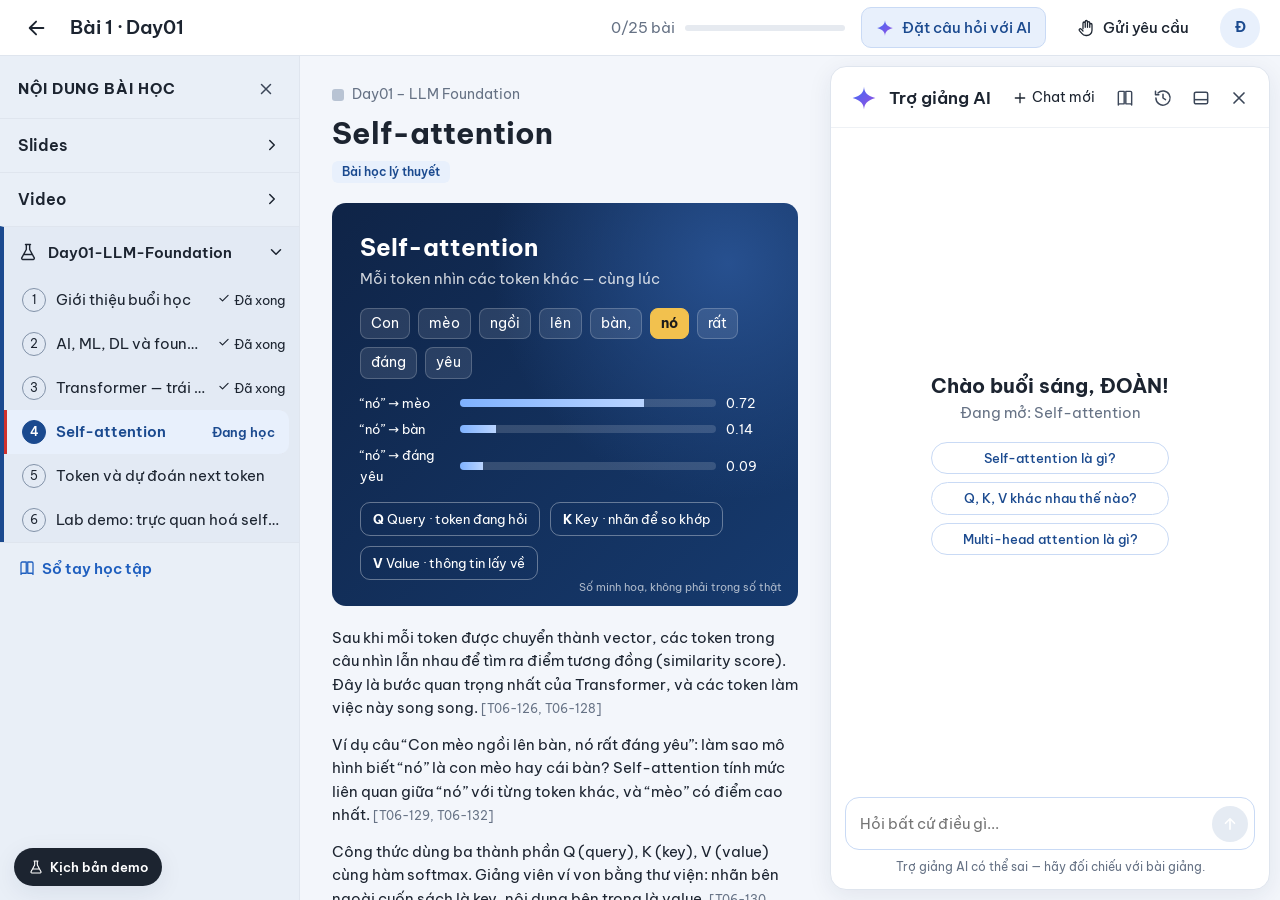
==== codebase/mock/index.html @ 7052c477 "Xay dung lan 1" ====
<!doctype html>
<html lang="vi">
<head>
  <meta charset="utf-8" />
  <meta name="viewport" content="width=device-width, initial-scale=1" />
  <title>VLearn Adaptive Tutor</title>
  <meta name="description" content="Mock bấm được cho P3 — Trợ giảng AI giải thích lại đúng mức khi học viên chưa hiểu." />
  <link rel="preconnect" href="https://fonts.googleapis.com" />
  <link rel="preconnect" href="https://fonts.gstatic.com" crossorigin />
  <link href="https://fonts.googleapis.com/css2?family=Be+Vietnam+Pro:wght@400;500;600;700&display=swap" rel="stylesheet" />
  <link rel="stylesheet" href="css/styles.css" />
  <link rel="icon" href="data:image/svg+xml,<svg xmlns='http://www.w3.org/2000/svg' viewBox='0 0 100 100'><text y='.9em' font-size='90'>✦</text></svg>" />
</head>
<body>
  <!-- SVG dùng chung -->
  <svg width="0" height="0" style="position:absolute" aria-hidden="true">
    <defs>
      <linearGradient id="spark" x1="0" y1="0" x2="1" y2="1">
        <stop offset="0" stop-color="#3b6cf6" />
        <stop offset="1" stop-color="#9b4de0" />
      </linearGradient>
      <symbol id="i-spark" viewBox="0 0 24 24"><path fill="url(#spark)" d="M12 1.5c.5 4.9 2.2 8 10.5 10.5-8.3 2.5-10 5.6-10.5 10.5-.5-4.9-2.2-8-10.5-10.5C9.8 9.5 11.5 6.4 12 1.5Z"/></symbol>
      <symbol id="i-back" viewBox="0 0 24 24"><path d="M19 12H5m6-7-7 7 7 7" fill="none" stroke="currentColor" stroke-width="2" stroke-linecap="round" stroke-linejoin="round"/></symbol>
      <symbol id="i-hand" viewBox="0 0 24 24"><path d="M8 13V5.5a1.5 1.5 0 0 1 3 0V11m0-6.5V3.5a1.5 1.5 0 0 1 3 0V11m0-6a1.5 1.5 0 0 1 3 0v6m0-3.5a1.5 1.5 0 0 1 3 0V15a7 7 0 0 1-7 7h-1a7 7 0 0 1-5.6-2.8L3.2 15.6a1.6 1.6 0 0 1 2.4-2.1L8 16" fill="none" stroke="currentColor" stroke-width="1.7" stroke-linecap="round" stroke-linejoin="round"/></symbol>
      <symbol id="i-x" viewBox="0 0 24 24"><path d="M6 6l12 12M18 6 6 18" stroke="currentColor" stroke-width="2" stroke-linecap="round"/></symbol>
      <symbol id="i-chev" viewBox="0 0 24 24"><path d="m9 6 6 6-6 6" fill="none" stroke="currentColor" stroke-width="2" stroke-linecap="round" stroke-linejoin="round"/></symbol>
      <symbol id="i-down" viewBox="0 0 24 24"><path d="m6 9 6 6 6-6" fill="none" stroke="currentColor" stroke-width="2" stroke-linecap="round" stroke-linejoin="round"/></symbol>
      <symbol id="i-flask" viewBox="0 0 24 24"><path d="M9 3h6M10 3v6L4.5 19a1.5 1.5 0 0 0 1.3 2h12.4a1.5 1.5 0 0 0 1.3-2L14 9V3M7 15h10" fill="none" stroke="currentColor" stroke-width="1.7" stroke-linecap="round" stroke-linejoin="round"/></symbol>
      <symbol id="i-check" viewBox="0 0 24 24"><path d="m5 12.5 4.5 4.5L19 7.5" fill="none" stroke="currentColor" stroke-width="2" stroke-linecap="round" stroke-linejoin="round"/></symbol>
      <symbol id="i-plus" viewBox="0 0 24 24"><path d="M12 5v14M5 12h14" stroke="currentColor" stroke-width="2" stroke-linecap="round"/></symbol>
      <symbol id="i-history" viewBox="0 0 24 24"><path d="M3.5 12a8.5 8.5 0 1 0 2.5-6M3 4v4h4m5-.5V12l3 2" fill="none" stroke="currentColor" stroke-width="1.8" stroke-linecap="round" stroke-linejoin="round"/></symbol>
      <symbol id="i-panel" viewBox="0 0 24 24"><rect x="4" y="5" width="16" height="14" rx="2" fill="none" stroke="currentColor" stroke-width="1.8"/><path d="M4 14h16" stroke="currentColor" stroke-width="1.8"/></symbol>
      <symbol id="i-book" viewBox="0 0 24 24"><path d="M4 5.5A1.5 1.5 0 0 1 5.5 4H11v15H5.5A1.5 1.5 0 0 0 4 20.5v-15Zm16 0A1.5 1.5 0 0 0 18.5 4H13v15h5.5a1.5 1.5 0 0 1 1.5 1.5v-15Z" fill="none" stroke="currentColor" stroke-width="1.7" stroke-linejoin="round"/></symbol>
      <symbol id="i-up" viewBox="0 0 24 24"><path d="M7 11v9H4v-9h3Zm0 0 4-7a2 2 0 0 1 2.5 2.4L12.8 10H18a2 2 0 0 1 2 2.3l-1.2 6A2 2 0 0 1 16.8 20H7" fill="none" stroke="currentColor" stroke-width="1.7" stroke-linejoin="round"/></symbol>
      <symbol id="i-dn" viewBox="0 0 24 24"><g transform="rotate(180 12 12)"><path d="M7 11v9H4v-9h3Zm0 0 4-7a2 2 0 0 1 2.5 2.4L12.8 10H18a2 2 0 0 1 2 2.3l-1.2 6A2 2 0 0 1 16.8 20H7" fill="none" stroke="currentColor" stroke-width="1.7" stroke-linejoin="round"/></g></symbol>
      <symbol id="i-flag" viewBox="0 0 24 24"><path d="M5 21V4m0 0h11l-2 4 2 4H5" fill="none" stroke="currentColor" stroke-width="1.7" stroke-linecap="round" stroke-linejoin="round"/></symbol>
      <symbol id="i-send" viewBox="0 0 24 24"><path d="M12 19V5m-6 6 6-6 6 6" fill="none" stroke="currentColor" stroke-width="2.2" stroke-linecap="round" stroke-linejoin="round"/></symbol>
      <symbol id="i-doc" viewBox="0 0 24 24"><path d="M7 3h7l4 4v14H7zM14 3v4h4M9.5 12h6M9.5 15.5h6" fill="none" stroke="currentColor" stroke-width="1.7" stroke-linejoin="round"/></symbol>
      <symbol id="i-info" viewBox="0 0 24 24"><circle cx="12" cy="12" r="9" fill="none" stroke="currentColor" stroke-width="1.8"/><path d="M12 11v5m0-8.5v.5" stroke="currentColor" stroke-width="2" stroke-linecap="round"/></symbol>
      <symbol id="i-shield" viewBox="0 0 24 24"><path d="M12 3 5 6v5c0 4.5 3 8 7 10 4-2 7-5.5 7-10V6l-7-3Z" fill="none" stroke="currentColor" stroke-width="1.8" stroke-linejoin="round"/><path d="m9 12 2 2 4-4" fill="none" stroke="currentColor" stroke-width="1.8" stroke-linecap="round" stroke-linejoin="round"/></symbol>
      <symbol id="i-bulb" viewBox="0 0 24 24"><path d="M9 18h6m-5 3h4M12 3a6 6 0 0 0-3.5 10.9c.6.5 1 1.2 1 2.1h5c0-.9.4-1.6 1-2.1A6 6 0 0 0 12 3Z" fill="none" stroke="currentColor" stroke-width="1.7" stroke-linejoin="round"/></symbol>
    </defs>
  </svg>

  <header class="topbar">
    <button class="back" aria-label="Quay lại"><svg width="22" height="22"><use href="#i-back"/></svg></button>
    <h1 id="lessonDay">Bài 1 · Day01</h1>
    <div class="spacer"></div>
    <div class="progress">0/25 bài <div class="bar"></div></div>
    <button class="top-btn active" id="askAiBtn" aria-pressed="true"><svg width="18" height="18"><use href="#i-spark"/></svg><span class="txt">Đặt câu hỏi với AI</span></button>
    <button class="top-btn" id="requestBtn"><svg width="18" height="18"><use href="#i-hand"/></svg><span class="txt">Gửi yêu cầu</span></button>
    <div class="avatar" id="topAvatar" aria-label="Tài khoản">Đ</div>
  </header>

  <div class="shell">
    <!-- Sidebar nội dung bài học -->
    <nav class="sidebar" aria-label="Nội dung bài học">
      <div class="side-head"><h2>NỘI DUNG BÀI HỌC</h2><button class="icon-btn" aria-label="Đóng"><svg width="18" height="18"><use href="#i-x"/></svg></button></div>
      <button class="side-row">Slides <svg width="18" height="18"><use href="#i-chev"/></svg></button>
      <button class="side-row">Video <svg width="18" height="18"><use href="#i-chev"/></svg></button>
      <div class="side-group">
        <div class="gtitle"><svg width="20" height="20"><use href="#i-flask"/></svg><span style="flex:1">Day01-LLM-Foundation</span><svg width="18" height="18"><use href="#i-down"/></svg></div>
        <div id="sideItems"></div>
      </div>
      <div class="side-foot">
        <button class="link-btn" id="openNotebookSide"><svg width="18" height="18"><use href="#i-book"/></svg>Sổ tay học tập</button>
      </div>
    </nav>

    <!-- Nội dung bài -->
    <main class="main" id="main">
      <article class="lesson">
        <div class="crumb"><i></i>Day01 – LLM Foundation</div>
        <h2>Self-attention</h2>
        <span class="tag">Bài học lý thuyết</span>

        <div class="slide" aria-label="Minh hoạ self-attention">
          <h3>Self-attention</h3>
          <div class="sub">Mỗi token nhìn các token khác — cùng lúc</div>
          <div class="sentence">
            <span class="tok">Con</span><span class="tok">mèo</span><span class="tok">ngồi</span><span class="tok">lên</span><span class="tok">bàn,</span><span class="tok q">nó</span><span class="tok">rất</span><span class="tok">đáng</span><span class="tok">yêu</span>
          </div>
          <div class="weights">
            <span>“nó” → mèo</span><div class="w"><span style="width:72%"></span></div><span>0.72</span>
            <span>“nó” → bàn</span><div class="w"><span style="width:14%"></span></div><span>0.14</span>
            <span>“nó” → đáng yêu</span><div class="w"><span style="width:9%"></span></div><span>0.09</span>
          </div>
          <div class="qkv"><div><b>Q</b> Query · token đang hỏi</div><div><b>K</b> Key · nhãn để so khớp</div><div><b>V</b> Value · thông tin lấy về</div></div>
          <div class="note">Số minh hoạ, không phải trọng số thật</div>
        </div>

        <div class="lesson-body" id="lessonBody">
          <p>Sau khi mỗi token được chuyển thành vector, các token trong câu nhìn lẫn nhau để tìm ra điểm tương đồng (similarity score). Đây là bước quan trọng nhất của Transformer, và các token làm việc này song song. <span class="src">[T06-126, T06-128]</span></p>
          <p>Ví dụ câu “Con mèo ngồi lên bàn, nó rất đáng yêu”: làm sao mô hình biết “nó” là con mèo hay cái bàn? Self-attention tính mức liên quan giữa “nó” với từng token khác, và “mèo” có điểm cao nhất. <span class="src">[T06-129, T06-132]</span></p>
          <p>Công thức dùng ba thành phần Q (query), K (key), V (value) cùng hàm softmax. Giảng viên ví von bằng thư viện: nhãn bên ngoài cuốn sách là key, nội dung bên trong là value. <span class="src">[T06-130, T06-131]</span></p>
          <p id="tooLong" class="too-long" hidden>Đoạn chọn quá dài để đánh dấu.</p>
        </div>

        <div class="card">
          <h4><svg width="18" height="18"><use href="#i-check"/></svg>Nội dung chính</h4>
          <ul>
            <li>Self-attention là gì và vì sao gọi là “nhìn song song”</li>
            <li>Query – Key – Value qua ví dụ thư viện</li>
            <li>Ví dụ “con mèo ngồi trên bàn”</li>
            <li>Lab demo: trực quan hoá self-attention với bertviz</li>
          </ul>
        </div>

        <div class="feedback-row">
          <button class="icon-btn" aria-label="Thích"><svg width="22" height="22"><use href="#i-up"/></svg></button>
          <button class="icon-btn" aria-label="Không thích"><svg width="22" height="22"><use href="#i-dn"/></svg></button>
          <button class="icon-btn" aria-label="Báo lỗi"><svg width="22" height="22"><use href="#i-flag"/></svg></button>
        </div>
        <div class="nav-row">
          <button class="btn"><svg width="16" height="16" style="transform:rotate(180deg)"><use href="#i-chev"/></svg>Bài trước</button>
          <button class="btn primary">Đi tới bài tiếp theo<svg width="16" height="16"><use href="#i-chev"/></svg></button>
        </div>
      </article>
    </main>

    <!-- Trợ giảng AI -->
    <aside class="tutor" id="tutor" aria-label="Trợ giảng AI">
      <div class="t-head">
        <svg width="26" height="26"><use href="#i-spark"/></svg>
        <span class="name">Trợ giảng AI</span>
        <button class="new" id="newChat" aria-label="Chat mới"><svg width="16" height="16"><use href="#i-plus"/></svg><span class="txt">Chat mới</span></button>
        <button class="icon-btn" id="notebookBtn" aria-label="Sổ tay học tập" title="Sổ tay học tập"><svg width="20" height="20"><use href="#i-book"/></svg></button>
        <button class="icon-btn" id="historyBtn" aria-label="Lịch sử" title="Lịch sử chat"><svg width="20" height="20"><use href="#i-history"/></svg></button>
        <button class="icon-btn" id="wideBtn" aria-label="Mở rộng" title="Mở rộng khung chat"><svg width="20" height="20"><use href="#i-panel"/></svg></button>
        <button class="icon-btn" id="closeTutor" aria-label="Đóng"><svg width="20" height="20"><use href="#i-x"/></svg></button>
      </div>
      <div class="t-body" id="chat" aria-live="polite"></div>
      <div class="t-foot">
        <div class="sel-chip" id="selChip" hidden><svg width="14" height="14"><use href="#i-doc"/></svg><span id="selText"></span><button class="icon-btn" id="selClear" aria-label="Bỏ đoạn đã chọn"><svg width="14" height="14"><use href="#i-x"/></svg></button></div>
        <form class="composer" id="composer">
          <input id="input" autocomplete="off" placeholder="Hỏi bất cứ điều gì..." aria-label="Câu hỏi cho Trợ giảng AI" />
          <button class="send" id="sendBtn" aria-label="Gửi"><svg width="18" height="18"><use href="#i-send"/></svg></button>
        </form>
        <div class="disclaimer">Trợ giảng AI có thể sai — hãy đối chiếu với bài giảng.</div>
      </div>
    </aside>
  </div>

  <button class="sel-pop" id="selPop"><svg width="14" height="14"><use href="#i-spark"/></svg>Hỏi Trợ giảng AI</button>

  <!-- Sổ tay học tập -->
  <div class="overlay" id="notebook" role="dialog" aria-modal="true" aria-labelledby="nbTitle">
    <div class="modal">
      <header>
        <svg width="22" height="22"><use href="#i-book"/></svg>
        <h3 id="nbTitle">Sổ tay học tập · Mức hiểu của bạn</h3>
        <button class="icon-btn" data-close aria-label="Đóng"><svg width="18" height="18"><use href="#i-x"/></svg></button>
      </header>
      <div class="content" id="nbContent"></div>
    </div>
  </div>

  <!-- Đoạn nguồn -->
  <div class="overlay" id="sourceView" role="dialog" aria-modal="true" aria-labelledby="srcTitle">
    <div class="modal">
      <header>
        <svg width="22" height="22"><use href="#i-doc"/></svg>
        <h3 id="srcTitle">Đoạn gốc</h3>
        <button class="icon-btn" data-close aria-label="Đóng"><svg width="18" height="18"><use href="#i-x"/></svg></button>
      </header>
      <div class="content" id="srcContent"></div>
    </div>
  </div>

  <!-- Bảng điều khiển demo -->
  <button class="demo-toggle" id="demoToggle" aria-expanded="false"><svg width="16" height="16"><use href="#i-flask"/></svg>Kịch bản demo</button>
  <div class="demo" id="demo"></div>

  <div class="toast" id="toast" role="status"></div>

  <script src="js/content.js"></script>
  <!-- Sinh trên máy bởi scripts/build_local_data.py, KHÔNG commit. Thiếu file thì mock dùng tóm tắt. -->
  <script src="data/sources.local.js" onerror="window.VLEARN_SOURCES_LOCAL = null"></script>
  <script src="js/engine.js"></script>
  <script src="js/api.js"></script>
  <script src="js/app.js"></script>
</body>
</html>
---- codebase/mock/css/styles.css ----
:root {
  --navy: #1b4a8f;
  --navy-dark: #143a73;
  --blue: #1f5fbf;
  --blue-soft: #e8f0fc;
  --blue-line: #c9daf5;
  --bg: #f3f6fb;
  --side: #e9eff7;
  --surface: #ffffff;
  --line: #dfe5ee;
  --text: #1c2430;
  --muted: #667285;
  --red: #d0312d;
  --green: #1d7f47;
  --green-soft: #e9f6ee;
  --amber: #a15c00;
  --amber-soft: #fff4e0;
  --violet: #6a4ce0;
  --radius: 14px;
  --shadow: 0 6px 24px rgba(20, 40, 80, 0.08);
  --font: "Be Vietnam Pro", system-ui, -apple-system, "Segoe UI", Roboto, sans-serif;
}

* { box-sizing: border-box; }
html, body { margin: 0; height: 100%; }
body {
  font-family: var(--font);
  color: var(--text);
  background: var(--bg);
  font-size: 15px;
  line-height: 1.55;
  overflow: hidden;
}
button { font: inherit; color: inherit; cursor: pointer; }
.sr-only { position: absolute; width: 1px; height: 1px; overflow: hidden; clip: rect(0 0 0 0); }
svg { flex-shrink: 0; }

/* ---------- Header ---------- */
.topbar {
  height: 56px;
  display: flex;
  align-items: center;
  gap: 16px;
  padding: 0 20px;
  background: var(--surface);
  border-bottom: 1px solid var(--line);
  position: relative;
  z-index: 20;
}
.topbar .back { border: 0; background: none; padding: 6px; border-radius: 8px; display: grid; place-items: center; }
.topbar .back:hover { background: var(--bg); }
.topbar h1 { font-size: 19px; font-weight: 600; margin: 0; white-space: nowrap; }
.topbar .spacer { flex: 1; }
.progress { display: flex; align-items: center; gap: 10px; color: var(--muted); font-size: 15px; white-space: nowrap; }
.progress .bar { width: 160px; height: 6px; border-radius: 6px; background: #e6eaf0; }
.top-btn {
  display: inline-flex; align-items: center; gap: 8px;
  border: 1px solid transparent; background: none;
  padding: 8px 14px; border-radius: 10px; font-weight: 500; white-space: nowrap;
}
.top-btn:hover { background: var(--bg); }
.top-btn.active { background: var(--blue-soft); border-color: var(--blue-line); color: var(--navy); }
.avatar {
  width: 40px; height: 40px; border-radius: 50%;
  background: var(--blue-soft); color: var(--navy);
  display: grid; place-items: center; font-weight: 700; font-size: 14px;
}
.avatar.sm { width: 30px; height: 30px; font-size: 12px; background: var(--blue-soft); }

/* ---------- Layout ---------- */
.shell { display: flex; height: calc(100% - 56px); }

.sidebar {
  width: 300px;
  background: var(--side);
  border-right: 1px solid var(--line);
  overflow-y: auto;
  flex-shrink: 0;
}
.side-head { display: flex; justify-content: space-between; align-items: center; padding: 18px 18px 14px; }
.side-head h2 { font-size: 15px; letter-spacing: 0.06em; margin: 0; font-weight: 700; }
.side-row {
  display: flex; justify-content: space-between; align-items: center;
  padding: 14px 18px; border-top: 1px solid var(--line); font-weight: 600; font-size: 16px;
  background: none; border-left: 0; border-right: 0; border-bottom: 0; width: 100%; text-align: left;
}
.side-group { border-top: 1px solid var(--line); border-left: 4px solid var(--navy); background: #e3eaf4; }
.side-group .gtitle { display: flex; align-items: center; gap: 10px; padding: 14px 14px; font-weight: 600; }
.side-item {
  display: flex; align-items: center; gap: 10px;
  padding: 10px 14px 10px 18px; font-size: 14.5px; width: 100%;
  border: 0; background: none; text-align: left;
}
.side-item .num {
  width: 24px; height: 24px; border-radius: 50%; border: 1.5px solid #8292a8;
  display: grid; place-items: center; font-size: 12px; flex-shrink: 0;
}
.side-item .label { flex: 1; overflow: hidden; white-space: nowrap; text-overflow: ellipsis; }
.side-item .state { font-size: 13px; color: var(--muted); white-space: nowrap; }
.side-item .state.done { color: var(--text); }
.side-item.active { background: var(--blue-soft); color: var(--navy); font-weight: 600; box-shadow: inset 3px 0 0 var(--red); border-radius: 0 10px 10px 0; margin-right: 10px; width: calc(100% - 10px); }
.side-item.active .num { background: var(--navy); color: #fff; border-color: var(--navy); }
.side-item.active .state { color: var(--navy); font-weight: 600; }
.side-foot { padding: 14px 18px; border-top: 1px solid var(--line); }
.link-btn { border: 0; background: none; color: var(--blue); font-weight: 600; padding: 0; display: inline-flex; gap: 6px; align-items: center; }

.main { flex: 1; overflow-y: auto; min-width: 0; }
.lesson { max-width: 820px; margin: 0 auto; padding: 28px 32px 60px; }
.crumb { display: inline-flex; align-items: center; gap: 8px; color: var(--muted); font-size: 14px; }
.crumb i { width: 12px; height: 12px; border-radius: 3px; background: #b8c3d3; display: inline-block; }
.lesson h2 { font-size: 30px; line-height: 1.25; margin: 8px 0 6px; }
.tag { display: inline-block; font-size: 12px; background: var(--blue-soft); color: var(--navy); padding: 2px 10px; border-radius: 6px; font-weight: 600; }

.slide {
  margin: 20px 0;
  border-radius: 14px;
  padding: 26px 28px;
  color: #fff;
  background: radial-gradient(circle at 85% 15%, #27508f 0%, transparent 45%), linear-gradient(135deg, #0f2447, #163a6e);
  position: relative;
}
.slide h3 { margin: 0; font-size: 24px; }
.slide .sub { opacity: 0.8; margin-bottom: 18px; }
.sentence { display: flex; flex-wrap: wrap; gap: 8px; margin-bottom: 14px; }
.tok { padding: 4px 10px; border-radius: 8px; background: rgba(255, 255, 255, 0.1); border: 1px solid rgba(255, 255, 255, 0.2); font-size: 14px; }
.tok.q { background: #f2c14e; color: #1b1b1b; border-color: #f2c14e; font-weight: 700; }
.weights { display: grid; grid-template-columns: 90px 1fr 44px; gap: 6px 10px; align-items: center; font-size: 13px; max-width: 460px; }
.weights .w { height: 8px; border-radius: 6px; background: rgba(255, 255, 255, 0.15); overflow: hidden; }
.weights .w span { display: block; height: 100%; background: linear-gradient(90deg, #7fb2ff, #b9d4ff); }
.slide .note { position: absolute; right: 16px; bottom: 10px; font-size: 11px; opacity: 0.65; }
.qkv { display: flex; gap: 10px; margin-top: 16px; flex-wrap: wrap; }
.qkv div { border: 1px solid rgba(255, 255, 255, 0.35); border-radius: 10px; padding: 6px 12px; font-size: 13px; }

.lesson-body p { margin: 0 0 14px; }
.lesson-body .src { color: var(--muted); font-size: 12px; }
.card { background: var(--surface); border: 1px solid var(--line); border-radius: var(--radius); padding: 18px 20px; margin: 18px 0; }
.card h4 { margin: 0 0 10px; display: flex; align-items: center; gap: 8px; font-size: 15px; }
.card ul { margin: 0; padding-left: 20px; }
.feedback-row { display: flex; gap: 14px; margin: 20px 0; }
.icon-btn { border: 0; background: none; padding: 6px; border-radius: 8px; display: inline-grid; place-items: center; color: #3b4658; }
.icon-btn:hover { background: #eef2f7; }
.icon-btn.on { color: var(--navy); background: var(--blue-soft); }
.nav-row { display: flex; justify-content: space-between; border-top: 1px solid var(--line); padding-top: 18px; }
.btn { border-radius: 10px; padding: 11px 20px; font-weight: 600; border: 1px solid var(--line); background: var(--surface); display: inline-flex; align-items: center; gap: 8px; }
.btn.primary { background: var(--navy); border-color: var(--navy); color: #fff; }
.btn.primary:hover { background: var(--navy-dark); }
.btn.small { padding: 7px 12px; font-size: 13.5px; border-radius: 8px; }
.too-long { color: var(--red); font-size: 17px; margin: 8px 0; }

.sel-pop {
  position: fixed; z-index: 40; display: none;
  background: var(--navy); color: #fff; border: 0; border-radius: 10px;
  padding: 7px 12px; font-weight: 600; font-size: 13px; box-shadow: var(--shadow);
  align-items: center; gap: 6px;
}

/* ---------- Tutor panel ---------- */
.tutor {
  width: 440px;
  flex-shrink: 0;
  margin: 10px 10px 10px 0;
  background: var(--surface);
  border: 1px solid var(--line);
  border-radius: 16px;
  display: flex;
  flex-direction: column;
  box-shadow: var(--shadow);
  min-height: 0;
  transition: width 0.2s ease;
}
.tutor.wide { width: 640px; }
.tutor[hidden] { display: none; }
.t-head { display: flex; align-items: center; gap: 6px; padding: 14px 14px 12px 20px; border-bottom: 1px solid #eef1f5; }
.t-head .name { font-weight: 600; font-size: 16.5px; margin-left: 6px; flex: 1; }
.t-head .new { border: 0; background: none; display: inline-flex; align-items: center; gap: 4px; padding: 6px 8px; border-radius: 8px; font-size: 14px; }
.t-head .new:hover { background: var(--bg); }

.t-body { flex: 1; overflow-y: auto; padding: 18px 16px 8px; display: flex; flex-direction: column; gap: 14px; }
.empty { margin: auto; text-align: center; padding: 20px; }
.empty .hi { font-size: 20px; font-weight: 700; }
.empty .ctx { color: var(--muted); }
.empty .starters { display: flex; flex-direction: column; gap: 8px; margin-top: 18px; }

.msg { display: flex; gap: 10px; align-items: flex-start; }
.msg.user { justify-content: flex-end; }
.msg.user > div:first-child { max-width: 80%; }
.bubble { background: var(--blue-soft); color: var(--navy); padding: 9px 14px; border-radius: 14px 14px 4px 14px; white-space: pre-wrap; }
.bubble .quote { display: block; font-size: 12.5px; color: var(--muted); border-left: 3px solid var(--blue-line); padding-left: 8px; margin-bottom: 6px; white-space: normal; }
.msg .time { font-size: 11px; color: var(--muted); text-align: right; margin-top: 2px; }
.ai-ico { width: 30px; height: 30px; display: grid; place-items: center; flex-shrink: 0; margin-top: 2px; }
.ai-card { flex: 1; min-width: 0; border: 1px solid var(--line); border-radius: 14px; padding: 12px 14px; background: #fff; }
.ai-card.plain { border: 0; padding: 2px 0; }
.ai-card p { margin: 0 0 8px; }
.ai-card p:last-child { margin-bottom: 0; }
.lead { font-size: 12px; font-weight: 700; color: var(--violet); text-transform: uppercase; letter-spacing: 0.04em; margin-bottom: 6px; }

.why { display: flex; gap: 8px; align-items: flex-start; font-size: 13px; background: #f4f1ff; color: #4a3a9c; border-radius: 10px; padding: 8px 10px; margin-bottom: 10px; }
.blk { margin: 0 0 10px; }
.blk-title { font-size: 13px; font-weight: 700; margin-bottom: 4px; display: flex; gap: 6px; align-items: center; }
.blk.analogy { background: #fffaf0; border: 1px solid #f3e2bf; border-radius: 10px; padding: 9px 11px; }
.blk.prereq { background: var(--blue-soft); border: 1px solid var(--blue-line); border-radius: 10px; padding: 9px 11px; }
.blk.key { border-left: 4px solid var(--navy); background: #f5f8fd; padding: 8px 11px; border-radius: 0 10px 10px 0; }
.blk.limit { font-size: 13.5px; color: #5a4200; background: var(--amber-soft); border-radius: 10px; padding: 8px 11px; }
.blk.outside { font-size: 13.5px; border: 1px dashed #c2a3ff; background: #faf7ff; border-radius: 10px; padding: 8px 11px; }
.pill-outside { display: inline-block; font-size: 11px; font-weight: 700; color: #5b3ec8; background: #ece5ff; padding: 1px 8px; border-radius: 20px; margin-bottom: 4px; }
.blk.formula { font-family: "JetBrains Mono", ui-monospace, Consolas, monospace; background: #0f2447; color: #e6eeff; padding: 9px 12px; border-radius: 10px; font-size: 13.5px; overflow-x: auto; }
.map { width: 100%; border-collapse: collapse; font-size: 13.5px; }
.map td { padding: 6px 8px; border-bottom: 1px solid #eef1f5; vertical-align: top; }
.map td:first-child { color: #5a6474; width: 46%; }
.map td.arrow { width: 18px; color: var(--muted); padding: 6px 0; }
.steps { margin: 0; padding-left: 20px; }
.steps li { margin-bottom: 4px; }
.cite { color: var(--blue); font-size: 12px; white-space: nowrap; border: 0; background: none; padding: 0 0 0 2px; }
.cite:hover { text-decoration: underline; }

.fid { display: inline-flex; align-items: center; gap: 6px; border: 1px solid #bfe3cd; background: var(--green-soft); color: var(--green); font-size: 12.5px; font-weight: 600; border-radius: 20px; padding: 4px 10px; }
.fid.warn { border-color: #f1cf95; background: var(--amber-soft); color: var(--amber); }
.fid-list { font-size: 13px; background: #f8faf9; border-radius: 10px; padding: 8px 10px; margin-top: 6px; }
.fid-list li { margin-bottom: 3px; }
.sources { display: flex; flex-wrap: wrap; gap: 2px 8px; align-items: center; margin-top: 10px; font-size: 12.5px; color: var(--muted); }
.src-chip { display: inline-flex; align-items: center; gap: 4px; border: 0; background: none; color: var(--blue); font-size: 12.5px; padding: 2px 0; }
.src-chip:hover { text-decoration: underline; }

.toolbar { display: flex; flex-wrap: wrap; align-items: center; gap: 6px; margin-top: 10px; padding-top: 10px; border-top: 1px solid #eef1f5; }
.chip { border: 1px solid var(--blue-line); background: #fff; color: var(--navy); border-radius: 20px; padding: 5px 12px; font-size: 13px; font-weight: 500; }
.chip:hover { background: var(--blue-soft); }
.chip.solid { background: var(--navy); border-color: var(--navy); color: #fff; }
.chip.ghost { border-color: var(--line); color: var(--muted); }
.chip:disabled { opacity: 0.5; cursor: default; }
body:not(.dev) .dev-only { display: none; }
.push { flex: 1; }
.confused-btn { border: 1px solid #f2c7c5; background: #fff6f5; color: #a3261f; border-radius: 20px; padding: 5px 12px; font-size: 13px; font-weight: 600; }
.confused-btn:hover { background: #ffecea; }
details.trace { margin-top: 8px; font-size: 12px; color: var(--muted); }
details.trace pre { background: #0f172a; color: #d6e2ff; padding: 10px; border-radius: 10px; overflow-x: auto; font-size: 11.5px; line-height: 1.45; }
details.trace summary { cursor: pointer; }

/* Khảo sát */
.survey h5 { margin: 4px 0 8px; font-size: 14.5px; }
.srow { display: grid; grid-template-columns: 1fr auto; gap: 8px; align-items: center; padding: 6px 0; border-bottom: 1px dashed #edf0f5; }
.srow .cname { font-size: 13.5px; }
.srow .cname small { display: block; color: var(--muted); font-size: 11.5px; }
.seg { display: inline-flex; border: 1px solid var(--line); border-radius: 10px; overflow: hidden; }
.seg button { border: 0; background: #fff; padding: 6px 10px; font-size: 12.5px; border-right: 1px solid var(--line); }
.seg button:last-child { border-right: 0; }
.seg button[aria-pressed="true"] { background: var(--navy); color: #fff; font-weight: 600; }
.seg.wrap { flex-wrap: wrap; }
.survey .styles { display: flex; flex-wrap: wrap; gap: 6px; margin: 6px 0 4px; }
.survey .styles button[aria-pressed="true"] { background: var(--navy); color: #fff; border-color: var(--navy); }
.survey input[type="text"] { width: 100%; border: 1px solid var(--line); border-radius: 10px; padding: 8px 10px; font: inherit; font-size: 13.5px; margin-top: 8px; }
.survey .actions { display: flex; gap: 8px; margin-top: 12px; flex-wrap: wrap; }
.survey .actions .btn.primary { flex: 1; justify-content: center; }
.survey.done { opacity: 0.7; }
.muted { color: var(--muted); font-size: 12.5px; }

/* Câu kiểm tra */
.opt { display: flex; gap: 10px; align-items: center; width: 100%; text-align: left; border: 1px solid var(--line); background: #fff; border-radius: 10px; padding: 8px 10px; margin-top: 6px; font-size: 13.5px; }
.opt .k { width: 24px; height: 24px; border-radius: 50%; border: 1px solid var(--line); display: grid; place-items: center; font-size: 12px; font-weight: 700; flex-shrink: 0; }
.opt:hover:not(:disabled) { border-color: var(--blue-line); background: var(--blue-soft); }
.opt.right { border-color: #9fd6b4; background: var(--green-soft); }
.opt.right .k { background: var(--green); color: #fff; border-color: var(--green); }
.opt.wrong { border-color: #f0b8b5; background: #fff3f2; }
.opt.wrong .k { background: var(--red); color: #fff; border-color: var(--red); }
.opt:disabled { cursor: default; }
.result { margin-top: 10px; border-radius: 10px; padding: 9px 11px; font-size: 13.5px; }
.result.ok { background: var(--green-soft); border: 1px solid #bfe3cd; }
.result.no { background: #fff3f2; border: 1px solid #f0c7c4; }

.notice { display: flex; gap: 8px; align-items: center; background: var(--green-soft); border: 1px solid #bfe3cd; color: #135c33; border-radius: 12px; padding: 8px 12px; font-size: 13px; margin-left: 40px; }
.notice.down { background: var(--amber-soft); border-color: #f1d49d; color: #6b4300; }
.notice .undo { white-space: nowrap; margin-left: auto; border: 0; background: none; color: inherit; font-weight: 700; text-decoration: underline; font-size: 13px; }

.handoff textarea { width: 100%; min-height: 86px; border: 1px solid var(--line); border-radius: 10px; padding: 8px 10px; font: inherit; font-size: 13.5px; resize: vertical; }
.typing { display: inline-flex; gap: 4px; padding: 10px 2px; }
.typing i { width: 7px; height: 7px; border-radius: 50%; background: #9aa6b8; animation: blink 1.2s infinite ease-in-out; }
.typing i:nth-child(2) { animation-delay: 0.15s; }
.typing i:nth-child(3) { animation-delay: 0.3s; }
@keyframes blink { 0%, 80%, 100% { opacity: 0.25; } 40% { opacity: 1; } }

.t-foot { padding: 10px 14px 12px; }
.sel-chip { display: flex; gap: 8px; align-items: center; font-size: 12.5px; background: var(--blue-soft); color: var(--navy); border-radius: 10px; padding: 6px 10px; margin-bottom: 8px; }
.sel-chip[hidden] { display: none; }
.sel-chip span { flex: 1; overflow: hidden; white-space: nowrap; text-overflow: ellipsis; }
.composer { display: flex; align-items: center; gap: 8px; border: 1px solid var(--blue-line); border-radius: 14px; padding: 6px 6px 6px 14px; background: #fff; }
.composer:focus-within { border-color: var(--blue); box-shadow: 0 0 0 3px rgba(31, 95, 191, 0.12); }
.composer input { flex: 1; border: 0; outline: 0; font: inherit; font-size: 15px; min-width: 0; padding: 8px 0; }
.send { width: 36px; height: 36px; border-radius: 50%; border: 0; background: #e5ebf3; color: #fff; display: grid; place-items: center; }
.send.ready { background: var(--blue); }
.disclaimer { text-align: center; font-size: 12px; color: var(--muted); margin-top: 8px; }

/* ---------- Modal / drawer ---------- */
.overlay { position: fixed; inset: 0; background: rgba(15, 25, 45, 0.35); z-index: 50; display: none; align-items: center; justify-content: center; padding: 16px; }
.overlay.open { display: flex; }
.modal { background: #fff; border-radius: 16px; width: min(720px, 100%); max-height: 90vh; overflow-y: auto; box-shadow: var(--shadow); }
.modal header { display: flex; align-items: center; gap: 10px; padding: 16px 20px; border-bottom: 1px solid var(--line); position: sticky; top: 0; background: #fff; }
.modal header h3 { margin: 0; flex: 1; font-size: 17px; }
.modal .content { padding: 16px 20px 20px; }
.ptable { width: 100%; border-collapse: collapse; font-size: 14px; }
.ptable th { text-align: left; font-size: 12px; color: var(--muted); text-transform: uppercase; letter-spacing: 0.04em; padding: 8px 6px; border-bottom: 1px solid var(--line); }
.ptable td { padding: 9px 6px; border-bottom: 1px solid #eef1f5; vertical-align: middle; }
.ptable select, .modal select { font: inherit; font-size: 13.5px; border: 1px solid var(--line); border-radius: 8px; padding: 5px 8px; background: #fff; }
.lvl { display: inline-block; padding: 2px 9px; border-radius: 20px; font-size: 12px; font-weight: 600; }
.lvl.chua { background: #fff1e0; color: #8a4b00; }
.lvl.biet_so { background: #fff8d6; color: #735c00; }
.lvl.hieu_ro { background: var(--green-soft); color: var(--green); }
.switch { display: inline-flex; align-items: center; gap: 10px; font-weight: 600; font-size: 14px; }
.switch input { width: 40px; height: 22px; appearance: none; background: #c9d1dd; border-radius: 22px; position: relative; cursor: pointer; transition: background 0.2s; }
.switch input::after { content: ""; position: absolute; width: 18px; height: 18px; border-radius: 50%; background: #fff; top: 2px; left: 2px; transition: left 0.2s; }
.switch input:checked { background: var(--navy); }
.switch input:checked::after { left: 20px; }
.privacy { display: flex; gap: 8px; align-items: flex-start; background: var(--bg); border-radius: 10px; padding: 10px 12px; font-size: 13px; color: #465264; margin: 12px 0; }
.src-text { background: var(--bg); border-radius: 10px; padding: 12px 14px; font-size: 14px; white-space: pre-wrap; }
.src-meta { font-size: 12.5px; color: var(--muted); margin: 8px 0 14px; }

/* ---------- Demo drawer ---------- */
.demo-toggle { position: fixed; left: 14px; bottom: 14px; z-index: 30; border: 0; background: #1c2430; color: #fff; border-radius: 22px; padding: 9px 14px; font-weight: 600; font-size: 13px; box-shadow: var(--shadow); display: inline-flex; align-items: center; gap: 6px; }
.demo { position: fixed; left: 14px; bottom: 60px; z-index: 30; width: 330px; max-height: 72vh; overflow-y: auto; background: #1c2430; color: #e7ecf4; border-radius: 14px; padding: 14px; box-shadow: var(--shadow); font-size: 13px; display: none; }
.demo.open { display: block; }
.demo h4 { margin: 0 0 8px; font-size: 13px; text-transform: uppercase; letter-spacing: 0.06em; color: #9fb0c8; }
.demo .personas { display: grid; grid-template-columns: 1fr 1fr; gap: 6px; margin-bottom: 12px; }
.demo .personas button { border: 1px solid #3a475b; background: #252f3e; color: #e7ecf4; border-radius: 10px; padding: 7px 8px; text-align: left; font-size: 12.5px; }
.demo .personas button small { display: block; color: #93a3ba; font-size: 11px; }
.demo .personas button[aria-pressed="true"] { border-color: #7fb2ff; background: #203656; }
.demo .scen { display: block; width: 100%; text-align: left; border: 1px solid #3a475b; background: #252f3e; color: #e7ecf4; border-radius: 10px; padding: 7px 10px; margin-bottom: 6px; font-size: 12.5px; }
.demo .scen b { color: #7fb2ff; margin-right: 4px; }
.demo .scen:hover { border-color: #7fb2ff; }
.demo .row { display: flex; gap: 6px; margin-top: 10px; }
.demo .row button { flex: 1; border: 1px solid #3a475b; background: none; color: #e7ecf4; border-radius: 8px; padding: 6px; font-size: 12px; }

.toast { position: fixed; left: 50%; bottom: 24px; transform: translateX(-50%); background: #1c2430; color: #fff; padding: 9px 16px; border-radius: 10px; font-size: 13.5px; z-index: 60; opacity: 0; transition: opacity 0.2s; pointer-events: none; }
.toast.show { opacity: 1; }

/* ---------- Responsive ---------- */
@media (max-width: 1180px) {
  .sidebar { display: none; }
  .topbar .progress { display: none; }
}
@media (max-width: 820px) {
  body { overflow: auto; }
  .topbar { padding: 0 12px; gap: 8px; }
  .topbar h1 { font-size: 16px; }
  .top-btn .txt { display: none; }
  .lesson { padding: 20px 16px 80px; }
  .lesson h2 { font-size: 24px; }
  .tutor, .tutor.wide { position: fixed; inset: 56px 0 0 0; width: auto; margin: 0; border-radius: 0; z-index: 25; }
  .demo { width: calc(100% - 28px); bottom: 170px; }
  .demo-toggle { left: auto; right: 12px; bottom: 124px; padding: 0; width: 40px; height: 40px; justify-content: center; font-size: 0; opacity: 0.9; }
  .t-head { padding: 10px 8px 10px 14px; gap: 2px; }
  .t-head .name { white-space: nowrap; font-size: 15.5px; }
  .t-head .new .txt { display: none; }
  .ptable .muted { display: none; }
}
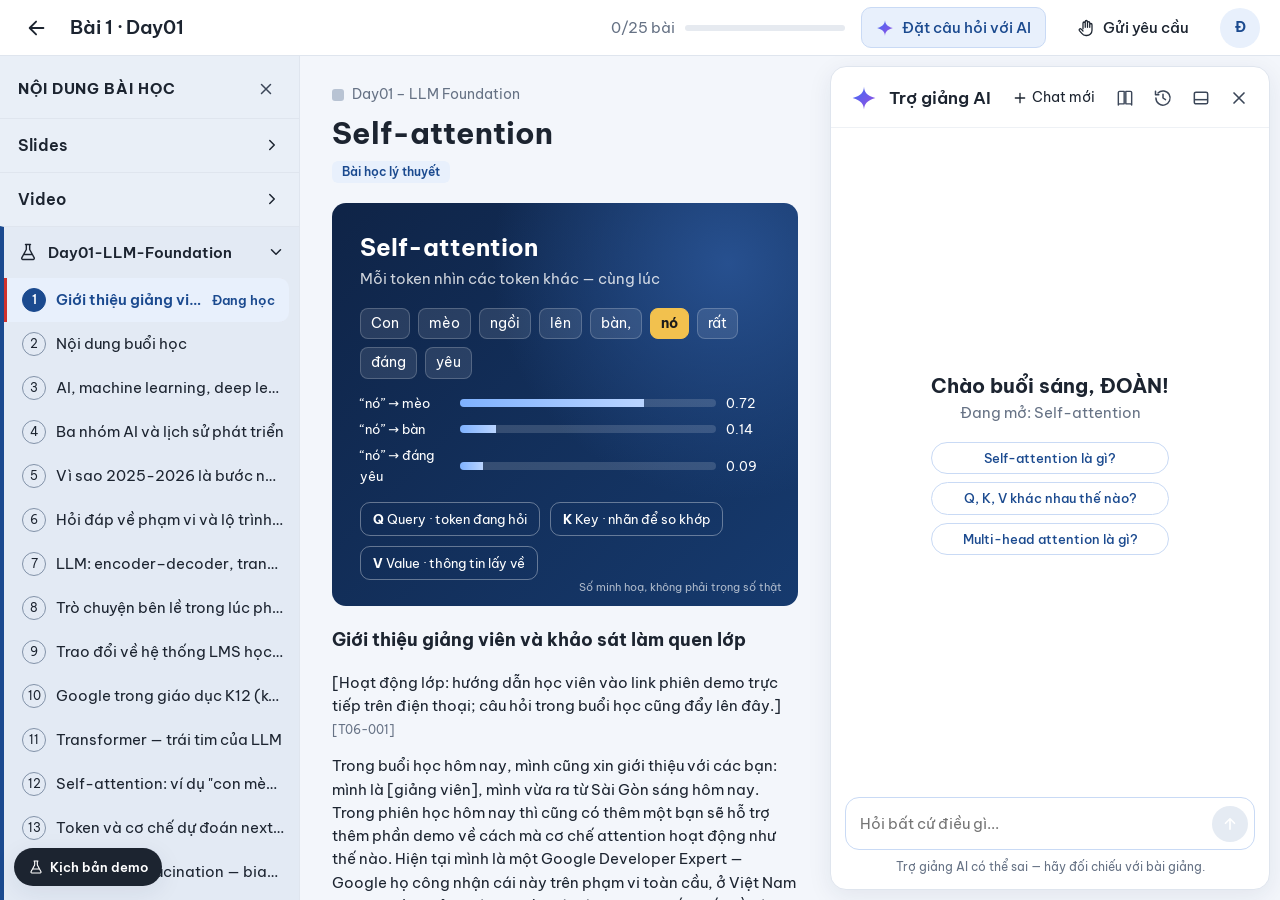
==== commit 416f13d0: "Update frontend and backend for full data injection and RAG pipeline setup" ====
--- a/codebase/mock/index.html
+++ b/codebase/mock/index.html
@@ -90,11 +90,211 @@
         </div>
 
         <div class="lesson-body" id="lessonBody">
-          <p>Sau khi mỗi token được chuyển thành vector, các token trong câu nhìn lẫn nhau để tìm ra điểm tương đồng (similarity score). Đây là bước quan trọng nhất của Transformer, và các token làm việc này song song. <span class="src">[T06-126, T06-128]</span></p>
-          <p>Ví dụ câu “Con mèo ngồi lên bàn, nó rất đáng yêu”: làm sao mô hình biết “nó” là con mèo hay cái bàn? Self-attention tính mức liên quan giữa “nó” với từng token khác, và “mèo” có điểm cao nhất. <span class="src">[T06-129, T06-132]</span></p>
-          <p>Công thức dùng ba thành phần Q (query), K (key), V (value) cùng hàm softmax. Giảng viên ví von bằng thư viện: nhãn bên ngoài cuốn sách là key, nội dung bên trong là value. <span class="src">[T06-130, T06-131]</span></p>
-          <p id="tooLong" class="too-long" hidden>Đoạn chọn quá dài để đánh dấu.</p>
-        </div>
+  <h3>Giới thiệu giảng viên và khảo sát làm quen lớp</h3>
+  <p>[Hoạt động lớp: hướng dẫn học viên vào link phiên demo trực tiếp trên điện thoại; câu hỏi trong buổi học cũng đẩy lên đây.] <span class="src">[T06-001]</span></p>
+  <p>Trong buổi học hôm nay, mình cũng xin giới thiệu với các bạn: mình là [giảng viên], mình vừa ra từ Sài Gòn sáng hôm nay. Trong phiên học hôm nay thì cũng có thêm một bạn sẽ hỗ trợ thêm phần demo về cách mà cơ chế attention hoạt động như thế nào. Hiện tại mình là một Google Developer Expert — Google họ công nhận cái này trên phạm vi toàn cầu, ở Việt Nam hiện tại có khoảng tám người. Và mình cũng muốn biết về các bạn, nên mời các bạn vào cái mã này, có một vài câu hỏi bên trong, chúng ta cùng trả lời để chúng ta cùng biết nhau như thế nào nhé. Có hai câu hỏi. Khi các bạn trả lời câu hỏi thì chúng ta sẽ thấy luôn được kết quả. <span class="src">[T06-002]</span></p>
+  <p>[Hoạt động lớp: học viên quét lại mã, vào link trả lời hai câu hỏi khảo sát; giảng viên chờ và hiển thị kết quả trực tiếp bên phải màn hình.] <span class="src">[T06-003]</span></p>
+  <p>Đấy, ở bên tay phải là đáp án mà các bạn đang trả lời, chúng ta sẽ làm việc trên dữ liệu này. 13% các bạn nhận ra AI có sức mạnh khủng, 87% [không nghe rõ]. 16% [không nghe rõ] — nói gì thì nói, ví dụ như trong ngành thời trang đúng không, có cái bot nào mới là các bạn gái cũng rất thích, phải theo mốt đúng không, bây giờ AI cũng vậy đúng không — 68%. Tổng lớp hôm nay là bao nhiêu bạn nhỉ? 207 bạn. Ok, mình chuyển sang câu hỏi số 2 nhé. Thêm một câu hỏi nữa, câu này mời các bạn. Thực ra mình nghĩ rất là tuyệt vời: từ khóa 1 cho đến bây giờ khóa 3, nghe có vẻ chất lượng học viên đổ vào càng ngày càng cao, rất là tuyệt vời. Có ai dũng cảm nói là đến từ hành tinh khác không? [không nghe rõ] Quả này có vẻ là cũng chưa nhiều bạn đi làm đúng không, mà phần lớn là sinh viên. Có bao nhiêu bạn ở đây đang đi làm rồi ạ? Khoảng 10-15 bạn gì đấy đúng không? Ai đi làm trên 5 năm rồi? Một bạn, hai bạn. Ok. Trong khi chờ mọi người hoàn thành thì mời bạn đi làm trên 5 năm — bạn làm công ty nào nhỉ? Giao lưu chút. Các bạn khác cứ trả lời tiếp các bạn nhé. <span class="src">[T06-004]</span></p>
+  <p>[học viên]: Vâng, chào thầy. Em đi làm đến năm nay là 18 năm. <span class="src">[T06-005]</span></p>
+  <p>18 năm. Ok. <span class="src">[T06-006]</span></p>
+  <p>[học viên]: Em cũng trải qua khá nhiều công ty, một số công ty như Smart OSC, về outsourcing, rồi công ty gần nhất là Kid Plaza. <span class="src">[T06-007]</span></p>
+  <p>Kid Plaza. Ok, cái chuỗi bán lẻ. Khi làm ở đấy thì bạn làm ở vị trí nào? Ví dụ như developer, hay là làm PO, hay là PM? <span class="src">[T06-008]</span></p>
+  <p>[học viên]: Vị trí gần nhất em làm là IT manager. Ở bên đấy thì hiện tại em đã nghỉ rồi, mới nghỉ để đi học khóa này. <span class="src">[T06-009]</span></p>
+  <p>Ok. Mọi người cho một tràng pháo tay được không ạ? Tức là nói gì thì nói, người mà nghỉ việc để đi học ở bên này chứng tỏ là kỳ vọng đủ cao đúng không? Mình có một câu hỏi cho bạn, tại vì kinh nghiệm của ai cũng đáng quý hết cả. Đây chúng ta có một bạn 18 năm đi làm, và có những cái tên bạn ấy kể ra cũng lớn — ví dụ Kid Plaza cũng là công ty lớn trong lĩnh vực của họ. <span class="src">[T06-010]</span></p>
+  <p>[học viên]: Background của em là về software engineer, nói chung em cũng trải qua hết tất cả các đau thương, xây dựng sản phẩm rồi outsourcing đủ cả. Nhưng thấy thời đại AI này nó rất là hot, thế nên em cũng muốn thay đổi một cái hướng, vì software bây giờ vibe code quá đơn giản rồi, ai cũng có thể vibe code được, nên đôi khi có thể nói là nó hơi bị xuống thấp một chút, em muốn thay đổi môi trường. <span class="src">[T06-011]</span></p>
+  <p>Ok. Câu cuối là bạn có chia sẻ kinh nghiệm gì khác — từ đau thương hoặc hạnh phúc nhất trong nghề IT — cho các bạn trẻ không? <span class="src">[T06-012]</span></p>
+  <p>[học viên]: Chia sẻ thì nói chung IT thì phải trâu — một từ thôi: trâu bò. [không nghe rõ] <span class="src">[T06-013]</span></p>
+  <p>Ok, các bạn thấy đấy đúng không ạ? Mình đang thấy có một phần hay nhất trong phần trình bày của bạn — bạn tên gì nhỉ? [học viên] đúng không? Phần hay nhất trong phần trình bày vừa rồi của [học viên] là gì? Đó là vibe code. Bây giờ có bạn nào không đồng tình chuyện này không? Em không đồng tình — vì sao, cầm mic lên. Các bạn khác chưa làm thì tranh thủ làm cho xong nhé. <span class="src">[T06-014]</span></p>
+  <p>[học viên]: Chào thầy và các bạn. Về việc vibe code thì nó có thể đúng với những sản phẩm dùng cho cá nhân. Còn về một sản phẩm dùng cho một lượng lớn người dùng thì việc vibe code phải có con người kiểm soát, cũng như phải có trách nhiệm với cái output mà nó làm ra, chứ không thể nào nói là vibe code hoàn toàn là AI — chỉ cần quăng tài liệu cho con agent nó ngồi làm từ đầu đến cuối, xong rồi mình ra sản phẩm mình đi chào mời — thì em không đồng ý. Tóm lại, một sản phẩm dùng cho cá nhân thì mình có thể vibe được, còn nếu mình làm cho nhiều người dùng thì con người cần phải can thiệp sâu hơn vào những quyết định mà AI đưa ra. <span class="src">[T06-015]</span></p>
+  <p>Có bạn nào bổ sung hoặc agree với ý kiến này không? Tức là thông điệp bắt đầu là gì: bây giờ vibe code ai cũng làm rồi, nghĩa là nó dễ rồi. Còn bạn này thì đang đi sâu sang một khía cạnh khác một chút — ví dụ là làm thế nào đó để mình tạo ra một hệ thống có sử dụng AI nhưng vẫn có human in the loop. Thông điệp của bạn [học viên] là bây giờ ai cũng có thể trở thành builder được, tại vì vibe code nó phổ biến. Bây giờ mình hỏi luôn các bạn: ai là người nói cái từ vibe code đầu tiên? Cái từ đấy do ai tạo ra? Các bạn thấy không, ở đây có sự thú vị là ai cũng nói về nó, cho đến lúc hỏi bản chất nó đến từ đâu thì cũng không ít người chưa trả lời được. Nhân chuyện này mình muốn nhấn lại một chút. Về vibe code, mình hoàn toàn đồng ý với [học viên] là bây giờ ai cũng có thể trở thành builder bằng cách vibe code. Chiều sâu của AI là chúng ta có thể ra lệnh theo ngôn ngữ thông thường mà không cần phải học lập trình mà vẫn ra được sản phẩm — thì gọi là vibe code. Thế còn câu chuyện kỹ năng ra lệnh bằng ngôn ngữ thông thường: ví dụ mình là nhà văn thì mình sẽ nhớ những từ của nhà văn, mình là lập trình viên thì mình vẫn nhớ những từ của lập trình viên, mình làm về xây dựng thì mình vẫn nhớ những từ của ngành xây dựng. Thế bây giờ mình nói chuyện bằng ngôn ngữ của người làm về xây dựng cộng thêm ngôn ngữ của người làm về software thì mình cũng có thể trở thành builder. Đấy là một thực tế mà các bạn không thể cưỡng lại được. Và xa hơn nữa, mình cũng mạnh dạn chia sẻ với các bạn là cái bài toán về code ấy thì AI bây giờ nó đã giải xong rồi. Cho nên câu chuyện là làm thế nào để hệ thống nó có sức tải, nó có [không nghe rõ] — đấy là phần từ chia sẻ của [học viên]. Còn một bạn nữa đi làm 5 năm, mình sẽ giao lưu với bạn 2-3 phút nữa. Mời bạn giới thiệu một chút. <span class="src">[T06-016]</span></p>
+  <p>[học viên]: Em tên là [học viên]. Ngày xưa sinh viên thì em vừa đi học vừa đi làm thêm, và hiện tại em đang làm việc tại [không nghe rõ]. Về bản chất công việc thì em khác với anh [học viên]: em ở giữa giai đoạn khi AI bắt đầu nổi lên, vậy nên em cũng được tiếp xúc nhiều, hiện tại em cũng đang làm rất nhiều sản phẩm. <span class="src">[T06-017]</span></p>
+  <p>Có sản phẩm thương mại hóa rồi không? <span class="src">[T06-018]</span></p>
+  <p>[học viên]: Có một số sản phẩm chạy thử, còn thương mại hóa thì ok ạ. Về bản chất thì vibe code như thầy đã nói — con người ngay từ giây phút mà mọi người phải tranh chấp với nhau về những kiến thức cơ bản, hay nói cách khác là những kiến thức mà fresher phải nắm được, thì bây giờ người ta cần coder phải lên cao hơn một tí. Như ngày xưa thì fresher chỉ cần code, còn bây giờ fresher cần phải biết nhiều hơn nữa. AI đã làm được cái việc là chúng ta code được rồi, vậy nên mình sẽ phải làm bộ não cho nó để nó thông minh hơn, cũng như mình cần phải quy trình hóa nó để nó làm việc không chỉ với bản thân mình. Và thầy có thể thấy là bây giờ AI nó không chỉ là một người có thể code nữa, mà cả team cùng dùng AI để code, nên quy trình hóa nó và làm sao để nó giao tiếp với tất cả mọi người — nó là điều mà tất cả đang hướng tới. Như bên em — em chia sẻ hơi nội bộ tí — thì đang tập trung vào cái mảng là quy trình hóa, chuẩn hóa quy trình sử dụng AI, không chỉ trong công việc mà còn trong cả vận hành doanh nghiệp nữa. <span class="src">[T06-019]</span></p>
+  <p>Ok. Từ phần trình bày vừa rồi thì mình có một suy nghĩ thế này, để nó có thể lan tỏa cho mọi người cùng suy nghĩ thêm: chúng ta cố gắng dùng AI đúng cách, và tất cả cùng dùng AI. Khi một người dùng AI đúng cách đã khó, nhưng khi tất cả cùng dùng AI đúng cách càng khó hơn nữa. Và thứ ba, khi tất cả mọi người dùng AI đúng cách thì ở cái viễn cảnh gọi là tối đa hóa nhất — giả sử một team bảy người, một người có thể tự deploy khoảng tầm độ 70 cái agent — thì đây các bạn sẽ thấy quy mô là khủng khiếp. Cho nên từ phần bạn chia sẻ, mình chỉ gợi ý các bạn là làm thế nào đó để không chỉ riêng các bạn dùng AI đúng cách mà cả team dùng đúng cách. Chuyện đó quay về câu chuyện khóa học của các bạn — làm sao để phối hợp thật là tốt. <span class="src">[T06-020]</span></p>
+  <p>Rồi, bây giờ nhìn lại đây một chút phần cuối này: các bạn chủ yếu đến từ Bách Khoa. Bách Khoa đông thế, giơ tay đúng không ạ? Chủ yếu là các bạn sinh viên đúng không? Rồi, cảm ơn các bạn. Câu cuối thì các bạn vote cái này luôn nhé cho xong thủ tục. Thực ra cái này quan trọng, tại vì mình muốn biết xem mức độ mà các bạn theo các dự án nó như thế nào. Câu hỏi này không phải mình nghĩ ra đâu — AI nghĩ cả câu hỏi và hai cái đáp án đấy. Cái đáp án số hai thì mình đang check xem các bạn để ý chuyện đấy đến đâu rồi. Nhân đây thì hỏi là có ai nhớ [không nghe rõ] ra đời năm nào không? 2021? 2021 à. Có ai biết chữ T ở trong chữ GPT viết tắt của gì không? Chuẩn. 162 bạn thì phần lớn các bạn đã trả lời — mình nghĩ là trước 2022. Rồi, chắc là chúng ta bắt đầu các bạn nhé, ngần này cũng đủ insight rồi. <span class="src">[T06-021]</span></p>
+  <br/>
+  <h3>Nội dung buổi học</h3>
+  <p>Đây là nội dung mà chúng ta sẽ học trong buổi ngày hôm nay. Đầu tiên, chúng ta sẽ nói qua một chút về bức tranh của AI năm 2025-2026. Chủ đề thứ hai là trái tim của AI hiện đại — bên trong nó bản chất là gì. Và ở mục số hai này thì chúng ta cũng sẽ có một phần các bạn sẽ tự làm, gọi là [không nghe rõ] — tự thực hành xem cơ chế attention hoạt động như thế nào. Cái thứ ba nữa là chúng ta sẽ nói về token economy, để giúp các bạn trả lời những câu hỏi kiểu: giả sử sau này có người hỏi là tại sao nó lại lấy tiền như thế đấy. Và cái thứ tư, chúng ta cũng sẽ thực hành gọi API lần đầu tiên — với những bạn đã làm API rồi thì mình nghĩ nó sẽ rất là dễ dàng. Đấy là bốn nội dung chính. Và cái quan trọng nhất là phải làm thế nào đó để các bạn có thể giải thích được các thuật ngữ liên quan đến LLM như một kỹ sư. Mình nghĩ phần lớn các bạn đến từ các trường học công nghệ, thì các bạn có thể bổ sung thêm câu chuyện là phải làm thế nào để giải thích cho cả những người không có background về AI người ta cũng hiểu được. Đấy là mục tiêu của buổi học hôm nay. Và trong phần cơ chế hoạt động bên trong của LLM, như mình nói, phải làm thế nào đó để các bạn hiểu được cái lõi của LLM nó là cái gì. <span class="src">[T06-022]</span></p>
+  <br/>
+  <h3>AI, machine learning, deep learning và foundation model</h3>
+  <p>Đầu tiên, nếu các bạn được yêu cầu khoanh vùng AI là gì — bây giờ mình hỏi: giả sử cái máy tính Casio, cái máy tính học sinh hay dùng để làm toán ấy, thì theo các bạn, đấy có thể được xem là một sản phẩm AI không? <span class="src">[T06-023]</span></p>
+  <p>[học viên]: Em nghĩ là có. <span class="src">[T06-024]</span></p>
+  <p>Có đúng không? Vì sao? <span class="src">[T06-025]</span></p>
+  <p>[học viên]: Tại vì định nghĩa của AI tức là máy thực hiện công việc mà nó thông minh như con người. Máy nó tính toán thì công việc đấy kiểu giống con người tính toán. <span class="src">[T06-026]</span></p>
+  <p>Ok em nhé. Các bạn chú ý là gì: máy thực hiện cái tác vụ thông minh thì gọi là AI, và theo cái đó thì thậm chí cái máy tính Casio ngày xưa cũng được xem là một sản phẩm AI rồi. Trong cấu trúc của hệ thống ấy thì AI là cái vòng bên ngoài cùng, nó bao hàm những cái thứ bên trong. Ở lớp kế tiếp của nó là gì? Là machine learning. Mình tin các bạn cũng đã biết về những khái niệm này rồi. Có bạn nào có thể giải thích cho mọi người được không? Bạn [học viên] hay bạn nào nhỉ? Bạn nữ lúc nãy đâu rồi nhỉ? Mình muốn hỏi theo cách này để mọi người cùng nhớ. Có ai giơ tay không — mời em. <span class="src">[T06-027]</span></p>
+  <p>[học viên]: Em chào thầy và các bạn. Em tên là [học viên]. Em xin giải thích: machine learning là người ta lập trình theo xác suất chứ không phải lập trình tường minh. Lập trình bình thường là lập trình tường minh theo điều kiện — việc này xảy ra thì việc kia xảy ra. Còn lập trình theo xác suất thì là có thể xảy ra hoặc không xảy ra, hoặc theo nhiều nhánh khác nhau. <span class="src">[T06-028]</span></p>
+  <p>Ok, cảm ơn em, tuyệt vời. Còn bạn nào — mời em. <span class="src">[T06-029]</span></p>
+  <p>[học viên]: Theo em thì machine learning là mình cung cấp cho máy tính khả năng thực hiện một bài toán mà không cần lập trình. <span class="src">[T06-030]</span></p>
+  <p>Ok. Còn nữa không? Có bạn nào có ý kiến không — mời em. <span class="src">[T06-031]</span></p>
+  <p>[học viên]: Em là [học viên]. Em cũng đồng ý với ý của bạn trước. Với em thì đó là có dữ liệu và nó sẽ nhận ra quy luật. <span class="src">[T06-032]</span></p>
+  <p>Nhận ra quy luật — ok, cũng rất tuyệt vời. <span class="src">[T06-033]</span></p>
+  <p>[học viên]: Theo em thì nó khác ở chỗ con người phải cung cấp cho phần mềm [không nghe rõ]. <span class="src">[T06-034]</span></p>
+  <p>Ok cả em, tuyệt vời. Mời bạn. <span class="src">[T06-035]</span></p>
+  <p>[học viên]: Thưa thầy, em tên là [học viên], em 2k3. Em thấy là AI với machine learning nó khác nhau ở chỗ — ngay trên đấy mình có nói là không cần lập trình một cách tường minh. Với AI bình thường: lúc đầu mình vào học, chương trình đầu tiên là Hello World — khi mình yêu cầu máy tính print ra thì nó sẽ print ra. Rắc rối hơn một tí: khi vào một cửa hàng chẳng hạn, mình có thể dự đoán lưu lượng hàng như thế nào, thì mình lập trình một cách tường minh — ngày thứ hai cần giới thiệu mặt hàng này thì nó sẽ giới thiệu mặt hàng này, ngày thứ ba như thế nào. Còn khi mình sử dụng machine learning thì mình sẽ chỉ cần đưa vào dữ liệu, mình lập trình con model để cho nó tự học, và nó sẽ tự đưa ra dự đoán dựa trên cái dữ liệu đấy, chứ không cần phải yêu cầu một cách rõ ràng nữa. <span class="src">[T06-036]</span></p>
+  <p>Ok, cảm ơn em. Tất cả các ý kiến của các bạn đều rất tuyệt vời nhé, và mỗi một câu trả lời đều mang lại những đặc điểm để mọi người rất dễ nhớ đúng không ạ — có bạn thì nói là một bên cần tường minh, có bạn thì nói là đưa vào dữ liệu. Tất cả các ý kiến đều cung cấp góc nhìn của con người hiểu về một khái niệm, và tất cả đều đúng. Cái mà mình muốn các bạn tổng kết lại ở đây là: machine learning là cách chúng ta đưa dữ liệu vào trong máy mà không cần phải lập trình, và nó đưa ra kết quả. Chuyện này nó khác như thế nào? Các bạn tưởng tượng: giả sử các bạn là một chuyên gia và các bạn phải tạo ra một thuật toán có đến 1 tỷ vòng lặp, thì việc đầu tiên là chính các bạn cũng không nhớ được, đúng không? Chúng ta có thể làm thống kê để đếm xem số vòng lặp đấy là 1 tỷ hay là 2 tỷ — ví dụ bài toán email đúng không ạ, chúng ta có thể thống kê để hiểu rằng bên trong đang có 2 tỷ vòng lặp. Nhưng khi chúng ta lập trình tiếp cái số vòng lặp đấy thì não bình thường của mình cũng không biết được là kết quả sau đó nó sẽ đi theo nhánh nào. Còn cách số hai là gì: người ta sẽ đưa dữ liệu vào — giả sử người ta đưa 10.000 bức ảnh, gán nhãn là chó là mèo, sau đấy nó sẽ tự học cái pattern — sang từ tiếng Việt gọi là nhận dạng — và sau khi được học thì nó sẽ trả về những kết quả kế tiếp. Machine learning là như vậy. Rồi sau đó đến deep learning — có bạn nào trả lời thêm cho cái này không? Mời em, có cái mic ở phía trước, nếu bàn các bạn không có mic thì các bạn có thể lấy mic ở bàn khác. <span class="src">[T06-037]</span></p>
+  <p>[học viên]: Chào mọi người ạ, em [học viên] ạ. Theo em nghĩ thì nó khác ở chỗ là deep learning sẽ dùng neural network, và nó sẽ có thêm các hàm phi tuyến tạo ra tính [không nghe rõ], còn bình thường sẽ là các hàm tuyến tính. <span class="src">[T06-038]</span></p>
+  <p>Ok. Có bạn nào bổ sung góc nhìn không? <span class="src">[T06-039]</span></p>
+  <p>[học viên]: Theo như em tìm hiểu thì sự khác nhau giữa deep learning và machine learning: thứ nhất là cái dataset sử dụng cho deep learning sẽ lớn hơn dataset cho machine learning rất là nhiều. Cái thứ hai nữa là về phần cứng, về CPU thì deep learning sẽ đòi hỏi yêu cầu cao hơn — machine learning sử dụng thư viện và những mô hình có sẵn nên nó sẽ rất nhẹ, còn deep learning sử dụng mô hình có nhiều tầng nhiều lớp hơn thì nó sẽ nặng hơn rất nhiều. <span class="src">[T06-040]</span></p>
+  <p>Ok, cảm ơn em. Còn ý nào nữa — mời bạn. <span class="src">[T06-041]</span></p>
+  <p>[học viên]: Với em thì điểm khác biệt lớn nhất của deep learning: ví dụ deep learning thì nó sẽ có ba lớp, so với machine learning chỉ có input output thôi, còn deep learning sẽ có cái lớp ẩn và nó sẽ trích ra các đặc điểm, những cấu trúc bên trong của mô hình. Ví dụ mình chỉ cần cung cấp là vật thể — nếu như học có giám sát thì nhãn nó sẽ là chó và mèo, còn deep learning thì nó sẽ phải trích ra đặc điểm: tai như thế nào, các thứ như thế. <span class="src">[T06-042]</span></p>
+  <p>Ok. Các ý đóng góp của các bạn đều rất tuyệt vời nhé. Mình nghĩ cái phép chốt là ở phần trả lời của bạn: nó có hai đặc điểm khác biệt lớn — đó là khả năng tính toán đòi hỏi cao hơn, rồi cái dataset nó cũng cao hơn. Các bạn tưởng tượng thế này: giả sử các bạn có một con chó, các bạn huấn luyện nó với một cái dataset tầm độ năm món đồ, 15 loại thức ăn — hàng ngày các bạn huấn luyện thì con chó nó cũng sẽ tự nhận ra được đâu là cái món ăn mà các bạn đã đào tạo nó, đúng không? Nhưng tưởng tượng với não bộ của con chó được tăng cường thêm nhiều lớp neuron, thì ngay lập tức sự liên kết giữa các lớp ấy sẽ giúp cho khả năng nhận ra những cái mới của con chó nó mở rộng lên. Đấy, chúng ta có thể hiểu nôm na về neural network là như vậy. <span class="src">[T06-043]</span></p>
+  <p>Tiếp theo là về foundation model — có bạn nào xung phong nhỉ? Foundation model là gì? Chúng ta có thể hiểu nôm na đó là một mô hình được huấn luyện trên rất nhiều dữ liệu khổng lồ. Nói về dữ liệu khổng lồ thì làm sao để tưởng tượng được nhỉ? Bây giờ các bạn cứ tưởng tượng xem một ngày các bạn chụp bao nhiêu tấm hình. Thông thường một ngày ít nhất là chúng ta screenshot này, chúng ta chụp hình này, mỗi người trung bình chắc cũng khoảng tầm — bao nhiêu? 200 à? Mình cho nó là 20 đi. Và trên điện thoại iPhone thông thường một cái ảnh cũng khoảng 10 MB. Quay về cái thời mà bọn mình làm ứng dụng đầu tiên, thì một ứng dụng tại thời điểm đấy các bạn biết tổng kích cỡ nó bao nhiêu không? 512 MB cho toàn bộ ứng dụng. Tức là bây giờ một ngày các bạn chụp hình thì dữ liệu của nó đã nặng bằng rất nhiều thể loại ứng dụng từ cái thời 2005. Thông qua chuyện đấy — và chính các bạn là những người đang sử dụng — các bạn thấy dữ liệu ngày một kinh khủng. Và từ tháng 8 năm 2020 thì Google đã ra một công bố: dữ liệu của toàn thế giới cứ sau mỗi 8 tháng là phồng lên gấp đôi. Mà dữ liệu càng nhiều thì phải xử lý càng nhiều, phải lưu trữ càng nhiều, phải nhớ càng nhiều — và nếu áp dụng theo cách truyền thống thì rõ ràng là không thể lưu hết được, đúng không? Đấy, các bạn cứ liên tưởng foundation model chính là một mô hình như vậy — bản thân cái này cũng rất thách thức, mình nghĩ thách thức về mặt kỹ thuật thì bây giờ nó giải quyết rồi. Nhưng đến năm 2026 thì có một cái mới nữa: bây giờ người ta đang hướng đến các cái physical model, tức là những mô hình có khả năng quan sát ngoài cái máy tính. Dẫn chứng cho xu thế này thì có ông LeCun — cũng được xem là bố già của AI — ông cố gắng tạo ra những cái thứ mà, giả sử các bạn đi đo cái bản đồ đúng không, cái bản đồ nó có thể thay đổi theo thời gian, và bản đồ này cũng có thể được sao lưu một bản. Trước đây thì các mô hình nó học cái bản đồ ở đâu — ở kho dữ liệu đã có sẵn. Còn cái physical model thì nó sẽ đi ra bên ngoài, học cái thực tế. Đấy là xu thế. Nhưng bản chất của foundation model là gì: nó là một mô hình có mục tiêu hướng đến giải quyết nhiều việc — ví dụ hướng đến giải quyết bài toán, không phải thay thế mà là nâng cấp cái công việc sáng tạo của người họa sĩ, nâng cấp khả năng làm việc nhanh hơn của lập trình viên. Tức là nó phải đi từ một cái intention nào đó, một cái mục tiêu nào đó. Các bạn cứ hiểu về foundation model là như vậy. <span class="src">[T06-044]</span></p>
+  <p>Và cái cuối cùng — trái tim của mọi việc — đấy là LLM, hay còn gọi là large language model. Ở chỗ này, vì các bạn là lập trình viên cho nên mình muốn nhấn mạnh lại với các bạn một thông điệp — sau khi mình nghe cái podcast của cái anh ở khóa hai khai giảng, anh nói rất hay: ở thời AI, các bạn phải xuất sắc về mặt ngôn từ. Mình nhắc lại nhé: ở thời AI, các bạn phải xuất sắc về mặt ngôn từ, tại vì cái LLM nó làm rất tốt chuyện đấy. Còn nếu các bạn không xuất sắc, các bạn không điều khiển được nó — ví dụ nó trả về các bạn những ngôn từ mà các bạn không hiểu, thì giả sử các bạn đang prompt, cái next prompt của các bạn sẽ có xác suất sai tiếp, đúng không? Cho nên mình nhắc lại là các bạn phải thực sự rất xuất sắc về mặt ngôn từ. Mà muốn xuất sắc về ngôn từ thì có bạn nào có gợi ý không? Đọc thật nhiều vào — đọc cái gì cũng được. Nói đến đó mình lại muốn chia sẻ riêng với các bạn một chuyện: trên diện quốc gia, trung bình một người Nhật Bản một năm đọc ít nhất là bảy cuốn sách, còn người Việt Nam chúng ta đọc 0,74. Mình nhắc lại: các bạn phải từng bước xuất sắc nếu các bạn muốn làm chủ nó. Có nhiều cách để làm chủ nó nhé, nhưng cái thường xuyên xảy ra là hàng ngày các bạn prompt: khi các bạn prompt, nó trả về cho các bạn ngôn từ, và ngôn từ nó rất xuất sắc — nếu các bạn không hiểu thì cái next action của các bạn [không nghe rõ]. Đấy là thông điệp thứ nhất. Thông điệp thứ hai, cá nhân mình cũng chia sẻ thêm: thực ra ban đầu mình cũng không phải có background sâu đâu các bạn. Mặc dù Google cũng đã ghi nhận mình có rất nhiều nỗ lực, nhưng khi mình đọc lại toàn bộ cái history của mình trong vòng mấy năm, mình có những cái đợt cỡ khoảng 5 năm liên tiếp một ngày mình đọc 300 trang, và mình đọc có những chủ đề ở đấy mà không còn một cái hướng dẫn nào nữa — nghĩa là có những cái ngõ cụt. Ở cái điểm đấy mình muốn nhấn mạnh với các bạn: những kiến thức chia sẻ ở đây các bạn đều sẽ biết được hết, nhưng cái action của các bạn là đọc thật nhiều. Ok. Rồi. Và khóa học của chúng ta thì sẽ tập trung vào cái trái tim, và từ cái trái tim đấy chúng ta khai thác để chúng ta có thể tạo được các giải pháp về AI. <span class="src">[T06-045]</span></p>
+  <br/>
+  <h3>Ba nhóm AI và lịch sử phát triển</h3>
+  <p>Rồi sau đó thì bây giờ chúng ta sẽ có phần kế tiếp: ba nhóm chính của AI. Vậy bây giờ mình có câu hỏi là khi nào thì không dùng LLM? Có bạn nào đưa cho mình một tình huống không? Mời em. <span class="src">[T06-046]</span></p>
+  <p>[học viên]: Khi những trường hợp nào mà có thể xử lý bằng [không nghe rõ] được thì mình sử dụng cái đấy, mà tránh sử dụng LLM. <span class="src">[T06-047]</span></p>
+  <p>Ok, cảm ơn em. Còn bạn nào có ý kiến nữa không? Và em có thể đưa ra thêm một gợi ý chi tiết hơn không? <span class="src">[T06-048]</span></p>
+  <p>[học viên]: Như là mình lập được bài toán ra thì mình code cứng luôn, chứ không nên đưa cho nó làm gì. <span class="src">[T06-049]</span></p>
+  <p>Ok em. Câu trả lời hoàn toàn chính xác em nhé. Mở rộng ra là gì: là khi mà có những cái đã fix cứng giải quyết được rồi, hoặc giải quyết được với xác suất thành công cao. Mình lấy ví dụ là gì: giả sử các bạn được giao viết một cái hàm để phân loại xem cái tiền tố của email có đúng hay không — regex cho câu chuyện đấy bây giờ đã quá xuất sắc rồi, không cần phải đưa một cái AI vào để nó reasoning, vừa phức tạp để quản lý thêm. Câu hỏi này vì sao nó quan trọng? Tại vì đến một lúc, chính các bạn sẽ phải trả lời câu hỏi cho những người sếp của các bạn: ủa, tại sao tôi lại tiêu cái này? Vừa rồi Microsoft [không nghe rõ] tài khoản của nhân viên xài cost — tại vì cứ đốt tiền mà cũng không biết cái output là gì. Hiển nhiên là đằng sau thì Microsoft nó có nhiều cái mục đích khác nữa, nhưng đại loại là trong cái quyết định đấy nó gắn với cái chúng ta nói: chúng ta cần hiểu có những nhóm nào để sau đó chúng ta áp dụng cho nó phù hợp. <span class="src">[T06-050]</span></p>
+  <p>Nhóm đầu tiên là cái gọi là discriminative AI — nói một tiếng là phân loại, dự đoán. Cái này thường được sử dụng nhiều ở giai đoạn chúng ta huấn luyện mô hình, chúng ta gán nhãn vân vân, và vẫn thường được ứng dụng vào các việc như gán nhãn, hay là phân tích giao dịch xem giao dịch là giả mạo hay không giả mạo. Mình lấy cho các bạn một ví dụ: giả sử các bạn là người own cái hệ thống nhận diện giao dịch giả mạo của ngân hàng, thì các bạn có đồng ý là sẽ sử dụng cái quá trình reasoning trong quá trình detect fraud không, hay các bạn sẽ sử dụng theo dạng nhóm thứ nhất? Ví dụ như bài toán của Momo chẳng hạn — một ngày khoảng 20 triệu giao dịch, có bộ phận chuyên đi detect xem trong số đó có bao nhiêu giao dịch giả mạo — thì theo các bạn là nên dựa vào gen AI hay là dựa vào discriminative AI? Đấy là những tình huống mà sau này các bạn sẽ phải trả lời. Ở phần thứ nhất các bạn nhớ rằng chức năng chính của nhóm thứ nhất là gì: khi các bạn input vào một cái gì đó, nhập vào một cái gì đó, thì nó sẽ trả ra cho chúng ta một cái nhãn — đó là spam hay không spam, nó là chó hay là mèo. Đấy là nhóm thứ nhất. Nhóm thứ hai là generative AI: bản chất chức năng chính của nó là chúng ta prompt — prompt cũng có thể hiểu là một input — nhưng nó trả về cho chúng ta cái content. Cái content này có thể là nhạc, có thể là hình ảnh, có thể là mã code, có thể là file audio, rồi bây giờ có thể là bản đồ, có thể là ứng dụng, có thể là game — cái danh sách càng ngày càng dài ra. Đấy là nhóm số hai. Và nhóm cuối cùng là nhóm mà nó có khả năng tự lập kế hoạch và hành động. Khi nói kế hoạch và hành động, các bạn cứ tưởng tượng là chúng ta có cái não để nghĩ và chúng ta có cánh tay để làm. Với agentic AI, khi các bạn đã nghĩ rõ về mục tiêu của mình — ví dụ các bạn có thể hỏi là cách tôi tạo cái web thì sao — nó ra các bước luôn: mục tiêu của cái web này nó là gì, thì sau đấy nó sẽ hành động cho các bạn luôn. Và các bạn tưởng tượng cái này một cách đơn giản: trước đây khi chúng ta search Google về câu chuyện là tôi đặt vé đợt hè, ví dụ như là giá rẻ dưới 2 triệu chẳng hạn, thì trước đây chúng ta vẫn phải search, nó trả cái kết quả, chúng ta ngồi lựa chọn. Còn với agentic AI, nó sẽ thay chúng ta: nó sẽ hiểu luôn cái individual context của từng bạn khi các bạn đặt cái mục tiêu đấy, và nó sẽ săn — ví dụ buổi sáng nó vào chưa thấy giá tốt nhất, nó dừng lại; buổi chiều nó vào tiếp lần nữa, nó thấy giá phù hợp với mục tiêu, nó sẽ đặt luôn cho các bạn. Ở cái hướng của agentic AI, nó sẽ đạt đến câu chuyện như vậy. Ba nhóm này rất là quan trọng nếu các bạn là kỹ sư AI — và thực tế thì các bạn cũng đang hướng đến là AI engineer — các bạn cần phải nắm rõ bản chất của từng loại, để sau này các bạn phải tư vấn được cho từng trường hợp, từng cái use case. Và mở rộng thêm một chút: trước đây cái AI nó chỉ được áp dụng ở những nơi [không nghe rõ] — những nơi rất nhiều tiền — và bởi vậy cái cách tiếp cận đầu tiên, cái khối đầu tiên bên trái, gọi là AI hẹp, AI truyền thống. <span class="src">[T06-051]</span></p>
+  <p>Và chúng ta đi qua một chút về lịch sử. Nhìn vậy thôi nhưng từ cái AI cổ điển cho đến lúc này — cũng là lúc chúng ta hướng đến agentic AI — thì nó đi qua rất nhiều hành trình. Hôm qua mình đi ăn trưa với cả team dev, thì có một bạn dev kêu là dev AI xong để lúc AI thay dev. Các bạn có đồng tình với nhận định này không? Mời bạn — vì sao? <span class="src">[T06-052]</span></p>
+  <p>[học viên]: Em xin trả lời câu hỏi này. Em nghĩ là đầu tiên lập trình viên nghĩ ra những giải pháp giải quyết những bài toán như thế, nhưng từ khi AI ra đời thì AI sẽ hỗ trợ cái việc đấy nhanh hơn, thì lập trình viên sẽ phải chuyển sang huấn luyện cái AI để nó mạnh hơn. <span class="src">[T06-053]</span></p>
+  <p>Ok, cảm ơn em. Rồi có bạn nào có ý kiến không — mời em. <span class="src">[T06-054]</span></p>
+  <p>[học viên]: Với câu hỏi của thầy thì em xin trả lời là nó thay thế được phần nào thôi. Ví dụ như lúc đầu bạn chia sẻ: những công việc đơn giản, những cái mà ở tầng lớp fresher đã làm được rồi, thì em trả lời là những cái việc đấy đã thay thế được. Cho nên câu trả lời của em là AI chỉ thay thế được một phần thôi chứ không thay thế hoàn toàn được một người dev. <span class="src">[T06-055]</span></p>
+  <p>Ok. Rồi, cảm ơn em. Còn ai có ý kiến không — mời em. <span class="src">[T06-056]</span></p>
+  <p>[học viên]: Dạ, em là [học viên] ạ. Đây là một vấn đề mà em thấy là đã xảy ra ở các nước khác: có nhiều công ty lớn đã trải qua cái việc là vì sự bùng nổ của AI mà có một đợt lay-off lớn, để rồi lại tuyển lại những cái dev đấy về với lương cao hơn nữa. <span class="src">[T06-057]</span></p>
+  <p>Ok, cảm ơn em. Mọi người đang tập trung quá nhiều vào cái vế số hai — thực ra cũng là một chủ đề rất hay để chúng ta trao đổi, đó là AI nó sẽ thay thế lập trình viên. Mình thì không muốn tập trung vào cái vế đấy, nhưng nếu nói vào chỗ đó một chút thì mình muốn nói thế này: về mặt số liệu thì bây giờ là đang tuyển lại rất nhiều, và về mặt bản chất thì nó đang redesign lại cái flow, chứ cũng không hẳn là nó thay hay không thay đâu. Chuyện này chúng ta sẽ trao đổi về sau. Nhưng câu chuyện của cái slide này: cái bạn trả lời trong ví dụ mình vừa nói ấy đang tuyệt đối hóa vai trò của developer, của lập trình viên. Trong khi đó, đằng sau có những người là nhà toán học, nhà tâm lý học — có rất nhiều nhà khoa học ở nhiều ngành nghề khác nhau, nhưng hai trong số những ngành nghề đấy là toán học và tâm lý học. Tại sao có tâm lý học? Tại vì đến tận cùng, việc đầu tiên là AI nó tạo ra cái bộ não giống như cấu trúc não người: nó có khả năng nhớ được dài, nó có khả năng [không nghe rõ], đúng không ạ? Và câu chuyện này nó bắt nguồn từ chuyện mình sẽ kể các bạn: có một người tên là Turing — bây giờ có cái viện gọi là viện Turing đúng không, là tên của nhà khoa học. Người ta làm rất đơn giản: tôi không biết cái máy của mình làm máy gì, nhưng tôi đặt cái máy ở phía sau, và tôi để hai cái blackbox — một cái blackbox là người và một cái blackbox là máy, nhưng tôi không cho người đánh giá biết bên nào là máy, bên nào là người. Làm sao bạn lừa được cái người bên kia? Khi bạn đánh lừa được người ta, thì đó là cách mà người ta đánh giá xem AI nó có thực sự hiểu như vậy không. Các bạn tìm hiểu thêm về cái Turing test đó. Ok chưa? <span class="src">[T06-058]</span></p>
+  <p>Thế thì ý mình nói rằng là cái lịch sử thì nó đi rất là dài, nhưng trong lịch sử này có mấy cái điểm nhấn. Khoảng năm 1970 cho đến năm 1990 được xem là vài thập kỷ gọi là mùa đông AI: các nhà khoa học cãi nhau câu chuyện là tôi sẽ phải dùng rất nhiều chuyên gia để viết cái vòng lặp hàng tỷ lần lúc nãy mình hỏi, hay là tôi dùng phương pháp về neural network, về learning để tôi phát triển. Các nhà khoa học ngồi cãi nhau, và cũng có giai đoạn toàn bộ ngân sách bị cắt hết. Mãi đến năm 2012, có cuộc thi về ImageNet — cái solution giành giải đến từ việc sử dụng deep learning, neural network — thì bắt đầu từ năm 2012 mới có một đợt bùng nổ tiếp, sau đấy có AlphaGo. Rồi đến năm 2017 thì có kiến trúc transformer, do các nhà khoa học của Google tạo ra. Và từ đó thì ChatGPT sử dụng lại cái kiến trúc của transformer và ChatGPT ra mắt. Sau đấy thì các bạn biết rồi — đến lúc này thì mọi cái nó rất là crazy. Và đặc biệt là ngày hôm kia — ở đây có mấy người có tài khoản Kimi? Một, hai, ba bốn người. Tức là phần còn lại là các bạn chưa có xài Kimi đúng không? Kimi là một mô hình của Trung Quốc, mô hình open source, và vừa mới phát hành bản [không nghe rõ]. Đứng từ phía ngoài lề mặt câu chuyện kỹ thuật thì Kimi đang được xem là một mô hình mạnh, mở và đang vượt lên. Mình cũng muốn các bạn pay attention đến các anh bạn hàng xóm của chúng ta — các bạn ấy rất giỏi. Mình cũng đã có cơ hội làm việc với một số bạn trẻ đang học năm thứ hai, cũng rất giỏi, và mình tin các bạn đến từ các trường, đặc biệt những trường như Bách Khoa, các bạn cũng rất giỏi. Nhưng mình muốn chia sẻ với các bạn thêm một thông tin bên lề: 3 năm trước mình đi Bắc Kinh, mình dự cái hội thảo về AI do Google tổ chức — mục tiêu chỉ là chia sẻ kinh nghiệm xem các bạn đang làm gì, và mình là người đi học, đi nghe. Thời điểm đấy — cách đây 3 năm rồi các bạn nhé — các bạn ở Trung Quốc nói: tôi đang dùng AI để nghiên cứu những cái thứ mà con người chưa bao giờ nghĩ đến. Nghĩa là dùng AI để khai phá — mình nhắc lại các bạn đấy — dùng AI để khai phá những tiềm năng mà con người chưa từng hướng đến. Và trên thực tế bây giờ có kết quả. Mình nhớ hôm đấy có hai cái bài. Bài thứ nhất là dùng AI để làm gì các bạn biết không? Dùng AI để thiết kế kiến trúc của chip. Trong tất cả mọi công việc — chúng ta tạm dùng từ là lập trình — thì cái công việc khó khăn nhất đó là design cái kiến trúc của chip. Vì sao bây giờ rất ít người làm chip, và số lượng công ty gọi là thiết kế chip thì không quá mười đầu ngón tay. Thông thường trước đây, con người khi thiết kế cái bo mạch, cái kiến trúc của chip, thì sẽ dựa vào historical data — dữ liệu lịch sử từ trước — để thiết kế những chipset kiến trúc mới. Còn các bạn Trung Quốc — hồi đó là các bạn sinh viên — các bạn đã nói: bọn tôi đang dùng AI để giúp bọn tôi khai mở những khả năng, ví dụ như là thiết kế kiến trúc chip. Nói đến chip thì mình lại kể thêm chuyện: ví dụ các thế hệ chip mà những công ty Việt Nam đang tham gia — tạo các vũ khí quốc phòng — thì mình đang làm ở chip đâu đấy cỡ khoảng trên 28 nm, trong khi Trung Quốc bây giờ vừa công bố còn 0,7. Các bạn cứ tưởng tượng: từ 28 xuống 27 thôi đã là cả cuộc cách mạng — còn đây 0,7, tức là nó bằng khoảng một phần của cái sợi tóc. Và bên trong con chip là cả một [không nghe rõ] — khi các bạn về tìm hiểu thêm cái video, nó có khi phức tạp hơn cả những gì các bạn xem về phim về hành tinh. Ở cái slide này mình muốn nói với các bạn: đằng sau sự phát triển của AI có sự đóng góp của rất rất nhiều nhà khoa học, trong đó có những nhà khoa học có cái tinh thần cống hiến. Ví dụ chúng ta thấy cái transformer là đến từ các nhà khoa học của Google, nhưng nó là mã nguồn mở. Ở chỗ này mình cũng khuyến khích các bạn là gì: nếu có cơ hội — mà mình nghĩ các bạn đang có nhiều cơ hội, các bạn đang ở phía nhà trường — đóng góp thật nhiều cho mã nguồn mở. Đó cũng là cách nhanh nhất để các bạn kiếm được job ổn định, kiếm được job vừa có nhiều tiền mà lại vừa được người ta vinh danh. Các bạn tưởng tượng này: nếu mà không có Linus thì không có [không nghe rõ] và thậm chí không có luôn cả MacBook. Cho nên mình khuyến khích là các bạn nên phối hợp cùng với nhau tạo ra một vài dự án mã nguồn mở. Khi làm mã nguồn mở thì cũng phải tuân thủ khéo các loại giấy phép của nó. Sau đấy là gì: các bạn sẽ tạo được tác động, và khi các bạn tạo được tác động thì các bạn sẽ được người ta hướng đến. Mình nhớ một người bạn của mình — hình như cũng nằm trong đội ngũ về Meta, bạn ấy giỏi hơn mình nhiều, sinh năm 92, bây giờ đã là founder một công ty, có app trên 1 triệu lượt tải, đang có một đội ngũ kỹ sư khoảng 40 người. Người sáng lập bắt đầu bằng một chuyện rất đơn giản: contribute lên open source, xong gặp khách hàng, từ đó khách hàng ở lại 2-3 năm. Các bạn giỏi tiếng Anh thì đấy là con đường các bạn nên đi. Chứ đừng có làm cái gì xong các bạn ôm ở trong máy các bạn nhé — cứ nghĩ nó rất giá trị, thực ra chả giá trị gì đâu, người ta làm hết rồi. Cái chính là các bạn làm để mình có thể hướng đến câu chuyện phối hợp với người khác. <span class="src">[T06-059]</span></p>
+  <br/>
+  <h3>Vì sao 2025-2026 là bước ngoặt</h3>
+  <p>Thế thì vì sao cái năm 25-26 này lại là năm bước ngoặt? Lúc nãy câu hỏi ban đầu của mình là các bạn đang thấy AI nó đang thuận trend đúng không? Bây giờ câu hỏi này mình nghĩ là sẽ không nhiều người giải thích được: theo các bạn, vì sao người ta lại ghi là AI đến năm 2030 có thể đóng góp vào GDP toàn cầu 15,7 nghìn tỷ đô? Cái này nghe có vẻ khô khan đúng không? Nhưng ở đây, ví dụ cái chỉ số 3.7 — giả sử các bạn ra sản phẩm rồi, để các bạn thuyết phục sếp là xài cái này chứ không xài cái khác, thì lúc đấy các bạn sẽ làm gì ạ? Phải đo được tác động — đo được tác động giữa A và B: phương án A, phương án B, giữa giải pháp của các bạn và giải pháp cũ. Thế thì năm 2025-2026 chứng kiến là gì: hiện tại là 78% doanh nghiệp — con số này chính xác là những cái enterprise trên 10.000 người. Việt Nam mình thì số lượng công ty trên 10.000 người là rất ít; nếu các bạn hướng đến Vingroup hoặc hướng đến những môi trường bên ngoài thì đấy là lựa chọn tốt các bạn đấy. Nhưng cần biết chuyện này — lúc nãy có bạn nói là bây giờ dev không phải chỉ hiểu thuần túy về dev đúng không — những cái này các bạn phải biết, các bạn không thể bỏ qua nó được: biết là có bao nhiêu doanh nghiệp đang dùng để sau đấy có thể thuyết minh, đúng không? Rồi sau đó, khi người ta dùng thì người ta gặp cái pain point gì, người ta gặp vấn đề gì. Đào sâu hơn trong con số 78% đấy thì hiện tại đâu đó dưới 30% các doanh nghiệp đã pilot các giải pháp về gen AI, nhưng chỉ dưới 30% là chuyển được từ môi trường pilot sang môi trường production. Đấy là cơ hội của các bạn nếu các bạn làm AI chuyên nghiệp. Và chuyện này nó nhấn mạnh lại rằng là thế giới đang chuyển dịch, đang chuyển dịch rất là mạnh mẽ, và các bạn có những cái thế để đón bắt cho được nó. <span class="src">[T06-060]</span></p>
+  <p>Rồi, phần hai chúng ta sẽ nói đến cái trái tim — tức là phần trọng tâm. Các bạn có muốn nghỉ giải lao không? <span class="src">[T06-061]</span></p>
+  <p>[Hoạt động lớp: thống nhất nghỉ giải lao khoảng 20 phút trước khi vào phần hai; cuối đoạn có trao đổi ngoài lề về lịch dạy các buổi tiếp theo.] <span class="src">[T06-062]</span></p>
+  <br/>
+  <h3>Hỏi đáp về phạm vi và lộ trình khóa học</h3>
+  <p>[Học viên]: Xin phép hỏi, cái scope của lớp mình sẽ tập trung xung quanh buổi này, hay là chủ đề của cả khóa? <span class="src">[T06-063]</span></p>
+  <p>À, một câu hỏi rất hay, em vừa có một góp ý hay đấy. Mình sẽ có tổng cộng 14 ngày học, mình đi qua nhiều subject, sẽ có lý thuyết rồi có thực hành. Lý thuyết thì mình đi từ những cái cơ bản như thế này — cái foundation này — xong đó mình đi đến phần dữ liệu, rồi phần [không nghe rõ], rồi các kiến trúc về cách các hệ thống nó suy nghĩ như thế nào, rồi cách chúng ta dùng guardrail, dùng human-in-the-loop system, rồi data observability, vân vân. Để tí nữa anh sẽ giới thiệu cho mọi người một chút về chuyện này. Còn nếu học kiểu bài bản, bắt đầu từ ma trận số trở đi, thì không thể học được trong 15 ngày. Nhưng câu hỏi rất hay, tí nữa anh nghĩ cách để show cái này cho mọi người. Vương, em chuẩn bị giùm anh một cái slide — câu hỏi của bạn rất hay nhá — là: vậy thì cả khóa mình sẽ học những cái gì? <span class="src">[T06-064]</span></p>
+  <p>TA: Cái đấy thì theo nguyên tắc của chương trình là ngày nào sẽ ra ngày đó. Bạn đăng nhập vào LMS của VinUni, trên LMS là có syllabus. <span class="src">[T06-065]</span></p>
+  <p>Anh góp ý là em trả lời vậy thì đang đi ngược lại cái chuyện quan trọng. Mọi chương trình học bao giờ cũng vậy, phải cho người học biết được — ở đây câu hỏi của bạn rất xác đáng, đó là lý do anh ghi nhận câu hỏi này rất giá trị. Khi em học cái gì đó thì cần biết outcome của cả khóa em sẽ thu nhận cái gì, và cả quá trình nó là gì. Còn theo cách cũ thì cứ đến buổi nào tôi dạy buổi đấy. Cái này để tí nữa anh nghĩ cách. <span class="src">[T06-066]</span></p>
+  <p>[Học viên]: Nếu được thì các anh giúp tổng hợp lại các chủ đề của cả lớp, ví dụ như em muốn chuẩn bị trước cho lớp để có thể tiếp thu tốt hơn. <span class="src">[T06-067]</span></p>
+  <p>Cũng không hẳn là chuẩn bị, ý là anh sẽ cung cấp cho bọn em một cái journey ở góc độ high level. <span class="src">[T06-068]</span></p>
+  <p>[Học viên]: Vâng, kiểu như cái syllabus. — Ờ, syllabus thì trên LMS có. — Thế cái email lập cho bọn em thì có truy cập được không, đăng nhập sao? — Ok. Ok em cảm ơn nhá, câu hỏi hay. <span class="src">[T06-069]</span></p>
+  <p>[Hoạt động lớp: chia sẻ màn hình hướng dẫn kết nối Discord — QR thứ nhất tải tài liệu hướng dẫn, QR thứ hai là form feedback lỗi kết nối kèm mã sinh viên cho ban tổ chức xử lý; giải đáp một trường hợp email không khớp] <span class="src">[T06-070]</span></p>
+  <p>[Hoạt động lớp: ghi nhận học viên đã phát biểu để cộng điểm — hôm nay ghi tên thủ công, từ buổi sau tự tích trên Discord; TA giới thiệu các channel lớp khóa 3: thông báo chung, lý thuyết, thực hành theo phòng] <span class="src">[T06-071]</span></p>
+  <p>Các bạn lúc nãy đã phát biểu thì nhớ điền thông tin vào nhá. Trong giờ giải lao vừa rồi có một bạn đặt cho mình một câu hỏi. Bạn đấy đâu rồi nhỉ? Em đứng dậy, đặt câu hỏi lại cho mọi người nghe, xong rồi vừa tính điểm cho em, và biết đâu những người khác cũng quan tâm cùng câu hỏi với em. <span class="src">[T06-072]</span></p>
+  <p>[Học viên]: Dạ, lúc nãy em có lên hỏi thầy là quy mô và chủ đề mà khóa mình sẽ cover theo từng bài học bao gồm cái gì, và nó có tập trung hoàn toàn vào [không nghe rõ] không, hay là cả các chủ đề khác về AI? <span class="src">[T06-073]</span></p>
+  <p>Ok, cảm ơn em nhá. Mọi người lưu ý, câu hỏi đấy rất hay. Lúc sáng [giảng viên] cũng đã trao đổi đầu buổi, mình cũng vì việc này việc kia mà không đi hết được cái summary này cho các bạn. Trong vòng 15 ngày thì gần như các bạn sẽ học được toàn diện. Trong khi chờ đợi thì mình đã summarize như này, các bạn có thể đọc để nắm được tổng thể. Còn chi tiết toàn bộ chương trình, mỗi ngày học cái gì, các bạn cập nhật trên LMS. Tổng thể là: cung cấp kiến thức toàn diện và kỹ năng thực tế để các bạn đi từ thiết kế, phát triển, quản lý đến triển khai các ứng dụng AI ở cấp độ production, cũng như các quy trình về dữ liệu. Mục tiêu chính bao gồm AI/ML này, các kỹ thuật nhắc lệnh — prompt engineering này, các mô hình thiết kế này. Ở đây vẫn còn thiếu: các bạn cũng sẽ học về CI/CD, học về tương tác trên cloud environment, cloud infrastructure — tổng lại là khá toàn diện. Còn toàn bộ chủ đề từng ngày các bạn sẽ nhìn thấy trên LMS đây: nó sẽ có các buổi như thế này, những ngày như thế này. Các bạn thậm chí còn được học cả kỹ năng quản trị dự án. Rồi đây, data pipeline này, guardrail này — những chủ đề mà mình nghĩ các trường đại học bên ngoài đang đào tạo thuần về lý thuyết thì ở đây các bạn sẽ được học, ví dụ như evaluation pipeline chẳng hạn. Đấy là cái tổng thể, các bạn có thể nhìn vào đây. Thôi, chúng ta quay lại nhá. <span class="src">[T06-074]</span></p>
+  <br/>
+  <h3>LLM: encoder–decoder, transformer và attention</h3>
+  <p>Rồi, sang phần số hai, cũng là phần quan trọng nhất trong buổi hôm nay. Sau phần này sẽ có một bạn hỗ trợ, các bạn sẽ tự thực hành để demo cái cơ chế transformer hoạt động như thế nào, attention hoạt động như thế nào. Cái LLM thì chúng ta có thể xem nó là gì? Là một mô hình ngôn ngữ rất lớn, dựa trên kiến trúc transformer, và huấn luyện dựa trên lượng dữ liệu có cấu trúc hoặc không có cấu trúc rất khổng lồ — người ta định nghĩa token đấy. Như lúc nãy nói, nó có thể tạo ra cái mới: có thể là văn bản, trả lời câu hỏi, viết code, hoặc quá trình lý luận nhiều bước phức tạp. Đặc điểm chính của LLM, đầu tiên là việc decode. Cho mình hỏi ở đây có bạn nào giải thích được encode và decode như nào không? À, em để dành cho người khác nhá. Các bạn nhớ lúc nãy chúng ta có concept giơ tay phát biểu thì sẽ có ghi nhận và tích điểm đúng không? Bây giờ mình mời bạn ở phía xa đầu kia trước. Mời em, giới thiệu tên và giải thích ngắn gọn encode và decode. <span class="src">[T06-075]</span></p>
+  <p>[Học viên]: Chào thầy và mọi người. Em tên là [học viên], em ở trường đại học công nghệ kỹ thuật ở Thành phố Hồ Chí Minh. Em xin trả lời câu hỏi về encoder và decoder của mô hình ngôn ngữ lớn. Trước hết đó là một bài toán cơ bản về biểu diễn. Mã hóa tức là một dữ liệu đầu vào sẽ được mã hóa thành một dạng dữ liệu đơn giản hơn. Từ cái dữ liệu đơn giản này nó sẽ được giải mã, và từ đó hoạt động cho nhiều bài toán khác nhau. Họ có thể giải mã ra từ tiếp theo: với dữ liệu đầu vào đã được mã hóa như vậy thì từ tiếp theo có thể là từ gì — đó cũng là ý tưởng của những mô hình ngôn ngữ lớn. Về sau thì họ có xu hướng bỏ đi phần mã hóa, vì thấy mã hóa tốn kém quá, nên khi có đầu vào thì người ta đem đi giải mã luôn. Đó là ý tưởng về decode. Đa số mô hình bây giờ đều có xu hướng chỉ giải mã thôi, họ bỏ đi phần mã hóa. <span class="src">[T06-076]</span></p>
+  <p>Ok, cảm ơn em, rất tuyệt vời. Với phần trả lời như vậy, cho mình hỏi có bạn nào không hiểu về encode và decode không ạ? Mình đang nói cái cơ bản thôi, chứ chưa nói đến mối liên hệ giữa encode và decode trong LLM. Câu trả lời của em rất tuyệt vời. Mời em bổ sung tiếp. <span class="src">[T06-077]</span></p>
+  <p>[Học viên]: Em xin phép giới thiệu bản thân, em tên là [học viên]. Phần nội dung bạn vừa nói thì hơi cao quá, em xin xét lại phần encode với decode ạ. Đầu tiên, input của các mô hình ngôn ngữ sẽ là các con số, nó sẽ được tính toán và tính ra xác suất. Mình cần phải mã hóa các ngôn ngữ — kiểu ngôn ngữ tự nhiên — thành số để máy đọc được, học được đúng không? Và sau khi mô hình tính toán ra xác suất xong thì nó phải chuyển hóa cái số đấy thành ngôn ngữ mà con người có thể hiểu được. <span class="src">[T06-078]</span></p>
+  <p>Ok, cảm ơn em. Hai câu trả lời này rất tốt các bạn nhá. Đặc biệt phần trả lời của [học viên] cũng giải mã vì sao — trong số những đặc điểm chính đây — mô hình decoder-only transformer đang ngày càng được ưa chuộng. Đại loại các bạn hiểu nôm na là mọi việc bắt đầu bằng việc chúng ta có nhu cầu encode cái gì đó, rồi sau đấy có quá trình decode. Trong quá trình làm thì các bạn đều học toán rồi, đều biết là muốn tính nhanh thì bắt buộc phải chuyển những cái cần tính theo một cấu trúc biểu diễn [không nghe rõ] thì mọi cái sẽ nhanh. <span class="src">[T06-079]</span></p>
+  <p>Quay về chủ đề chính: LLM có bốn đặc điểm. Đặc điểm thứ nhất là decoder-only transformer architecture. Thứ hai là việc áp dụng pretraining, và giai đoạn reinforcement learning để fine-tune mô hình. Đặc điểm thứ ba là nó dự đoán từ kế tiếp. Và cái cuối cùng là chủ đề bây giờ đang cãi nhau — cãi nhau ở điểm nào thì tí nữa mình nói. <span class="src">[T06-080]</span></p>
+  <p>Chúng ta đi vào từng đặc điểm. Đầu tiên là phần decoder-only. Thực ra [học viên] lúc nãy trả lời chuẩn đấy: nửa bên trái sẽ là encode và nửa bên phải sẽ là mình giải mã. Câu chuyện tách giải mã sang một bên giúp cho việc đọc theo trình tự trái sang phải, tốc độ nhanh hơn. Đối với LLM thì việc trả về kết quả nhanh và đúng lại là yếu tố quan trọng nhất. Ví dụ một hệ thống mà chúng ta ngồi chờ khoảng một phút sau nó mới trả về thì chúng ta sẽ đánh giá thấp hệ thống kiểu đấy. <span class="src">[T06-081]</span></p>
+  <p>Kế tiếp — để mình highlight chỗ này nhá — sau khi các dữ liệu đã được đưa vào đào tạo, mục tiêu chính là làm thế nào để chúng ta kiểm soát được câu trả lời của nó có mức độ chính xác ngày càng cao. Vì thế chúng ta cần hai tầng sau đó: tầng self-supervised training và reinforcement learning. Sau quá trình đó, khi mô hình đã huấn luyện hết từng đó, điều quan trọng nhất là: cái từ kế tiếp mà mô hình sản sinh ra phải đi theo logic như thế nào. <span class="src">[T06-082]</span></p>
+  <p>Một điểm mình muốn các bạn hết sức chú ý: bản chất của LLM là dự đoán — các bạn có thể dùng từ xác suất cũng được. Nó dự đoán từ kế tiếp. Từ kế tiếp càng chính xác thì kết quả càng chính xác. Còn câu chuyện làm thế nào để nâng cấp nó lên thì như mọi người vừa nói, nó đi từ việc có kiến trúc transformer vân vân — slide kế tiếp chúng ta sẽ đến câu chuyện đấy. <span class="src">[T06-083]</span></p>
+  <p>Đặc điểm cuối cùng là emergent capability — xuất hiện khi mô hình được scale. Hiểu theo tiếng Việt là khi mô hình đủ lớn, ví dụ vượt ngưỡng hàng chục tỷ tham số, nó sẽ sinh ra những cái mà chúng ta chưa tưởng tượng trước đó. Chuyện này hiện nay đã gây tranh cãi nhá: một nhánh các nhà khoa học kêu chuyện này không đúng, một nhánh khác thì lại kêu là đúng. Các bạn cứ tưởng tượng: khi chúng ta đưa muối vào một cốc nước, cứ đưa vào, đưa vào, và tăng nhiệt độ của nó, đến lúc nó tạo ra kết tủa đúng không? Cho đến trước thời điểm kết tủa xảy ra thì không ai khẳng định được rằng việc kết tủa sẽ xảy ra. Chuyện đấy cũng giống như khi chúng ta tăng mô hình lên ngày càng nhiều tỷ tham số: một số người bảo sau khi đến ngưỡng đó thì mô hình trở nên đột phá, tạo ra cái hoàn toàn mới mà chúng ta chưa bao giờ thấy. Đó là cách tiếp cận của nhóm cho rằng càng huấn luyện thêm dữ liệu thì hiện tượng emergent capability — vượt qua một ranh giới nào đó — sẽ xuất hiện. <span class="src">[T06-084]</span></p>
+  <p>Ở định nghĩa này mình muốn nhấn mạnh lại là các bạn nhớ cho được những kiến trúc đấy. Trong transformer có một paper gọi là "Attention Is All You Need" của các nhà khoa học ở Google. Đại ý là: các bạn có một cái não bộ rất tốt, và tất cả những gì bạn cần lúc này là chú ý hết sức vào công việc. Quá trình huấn luyện, hiểu nôm na, là làm thế nào để đảm bảo rằng nó chú ý hết mọi ngữ cảnh, đảm bảo nó không quên. Một trong những nguyên nhân hallucination là nó chạy hết cả đoạn dài trong context window, quên ở giữa, rồi nó sẽ hallucinate — attention sẽ khắc phục được câu chuyện đấy. <span class="src">[T06-085]</span></p>
+  <p>Cái self-attention bản chất là mỗi một token sẽ nhìn các token khác trong ngữ cảnh đang đặt ra. Thứ hai là multi-head attention: sẽ có nhiều góc nhìn song song. Rồi feed-forward: xử lý phi tuyến tính cho từng vị trí. Và residual connection ở dưới làm cho việc kết nối trôi chảy. Cái này tốt nhất là tí nữa các bạn sẽ cùng nhau run cái demo xem attention hoạt động thế nào — bạn hỗ trợ sẽ online trên Discord, các bạn lấy link ở trên đó, chạy thì sẽ hiểu multi-head attention là như nào và self-attention là như nào. Về mặt lý thuyết thì chỗ này chắc phải đưa ví dụ cho dễ nhớ hơn một chút. <span class="src">[T06-086]</span></p>
+  <p>[Hoạt động lớp: hướng dẫn điểm danh — tải app MyVinUni (mới có bản iOS, bản Android chưa chính thức), đăng nhập tài khoản học tập, quét mã QR đổi mỗi 5 giây trong phạm vi campus, điểm danh đầu và cuối mỗi buổi; hôm nay chưa tính lỗi điểm danh] <span class="src">[T06-087]</span></p>
+  <p>[Hoạt động lớp: phát thẻ học viên theo dải số cuối mã học viên, đối chiếu căn cước/VNeID; lưu ý mã học viên chính thức là mã trong email, thẻ chỉ dùng để ra vào] <span class="src">[T06-088]</span></p>
+  <br/>
+  <h3>Trò chuyện bên lề trong lúc phát thẻ: hành trình công nghệ và Google Developer Expert</h3>
+  <p>[Học viên]: Thầy còn code không hay là chỉ đi dạy thôi? <span class="src">[T06-089]</span></p>
+  <p>Code thì 4 năm rồi để AI code. Còn mình vẫn làm trong ngạch, vẫn xây dựng hệ thống, vẫn làm sản phẩm — tức là giờ không code, để cho AI code thôi, mà hệ thống thì vẫn chạy. Bạn 86 à? Mình hơn bạn 3 tuổi. <span class="src">[T06-090]</span></p>
+  <p>[Học viên]: Thầy làm thế nào để được cái này? Cái này dai lắm, không dễ đâu. Mà có vẻ thầy không phải background kỹ thuật? <span class="src">[T06-091]</span></p>
+  <p>Để làm được nó phải đánh giá kỹ thuật chứ. Hành trình của mình nó khác với của mọi người: phần lớn mọi người đi từ engineer background, mình thì ngày xưa học kinh tế. Xong đấy mình làm công nghệ, đến nay là cũng 25 năm rồi. Mình bắt đầu tự học từ khoảng 2012 — tính ra mình là một trong những người trả tiền cho Amazon AWS sớm nhất Việt Nam. Năm 2012 là mình đã deploy, mình đã dùng cái SNS đấy. <span class="src">[T06-092]</span></p>
+  <p>[Học viên]: SNS? <span class="src">[T06-093]</span></p>
+  <p>Simple Notification Service. Nếu bạn làm ví dụ các hệ thống về SMS branding chắc biết đúng không? SNS nó bao gồm cái đó, bao gồm cả email marketing, cả dịch vụ push notification trên các device. SNS là năm 2012 mình dùng rồi. Năm 2012 mình cũng đã deploy, đã thuê instance, làm các thể loại rồi. Tự học từ hồi đấy. <span class="src">[T06-094]</span></p>
+  <p>[Học viên]: Em tiếp xúc với Amazon cũng chỉ EC2 thôi, chứ mấy cái kia mất nhiều tiền quá. <span class="src">[T06-095]</span></p>
+  <p>Đến 2014 thì mình bắt đầu tập trung hoàn toàn vào thằng Google. Đến năm 2023 — tức là 9 năm — mới được ghi nhận. Cái chương trình đấy ở Việt Nam hiện tại người ta ghi nhận có tám người thôi, cả toàn cầu cũng được khoảng 1200 người thôi. Chương trình 15 năm rồi. <span class="src">[T06-096]</span></p>
+  <p>[Học viên]: Chương trình đấy có phải duy trì hàng năm không? <span class="src">[T06-097]</span></p>
+  <p>Có chứ. Hàng năm, sau khi được rồi thì bọn mình phải có một số KPI trong đấy: cũng làm solution, cũng đi [không nghe rõ], cũng viết tech blog, còn lại nhiều thứ sau lắm chứ không phải làm xong cái là xong. Nhưng đổi lại thì cũng có nhiều thứ hay, họ tài trợ rất nhiều thứ — ví dụ vừa rồi đi Mỹ là được 5000 đô này, tháng tám này thì được đi Bắc Kinh. <span class="src">[T06-098]</span></p>
+  <p>[Học viên]: Ngày xưa em cũng biết một anh, ý là anh ấy cũng liên quan đến kiểu Google Expert, không biết có trong danh sách không — anh ấy đi đầu về kiểu mobile, về Android. <span class="src">[T06-099]</span></p>
+  <p>Có một bạn là Quang Thảo là GDE trong lĩnh vực Android này. Thảo làm cho công ty Hà Lan, bây giờ về làm cho Vin này. Việt Nam thì có một bạn làm được Android này. Mình thì lại là người đầu tiên ở Đông Nam Á được Workspace. Thực ra Workspace nó là một phần của Google Cloud: toàn bộ từ email, Drive, Form, rồi Apps Script, nó là một nhánh của Google Cloud. Đấy: Thảo là Android nhá, Tú là cloud nhá, rồi Trường là cloud. Có một GDE khác cũng dạy cloud — Huy cũng là cloud nhưng là bên data. Xong đến mình, còn lại là ba bạn AI — danh sách được tám người. Bây giờ Việt Nam cũng đóng, không có nhận thêm ứng viên: cái giai đoạn applicant, mà mình submit đơn ấy, bây giờ người ta cũng không tiếp nhận nữa. <span class="src">[T06-100]</span></p>
+  <p>Anh đang có hai cái add-on đang chạy. Một add-on là em dùng Google Sheet mà em có thể kiểm soát được toàn bộ Google Drive của em: từ việc tạo ra một directory mới — ví dụ giả sử ứng dụng cho Kid Plaza, mỗi một khách hàng như vậy mình tạo một profile khách hàng đúng không, rồi sau đấy mình log lịch sử khách hàng, đủ thời gian thì nó sẽ có cấu trúc lưu nào đó. <span class="src">[T06-101]</span></p>
+  <p>[Học viên]: Em có một bài toán: ví dụ khi khách hàng order một khóa học, người ta có email, thì tự động add email vào một folder trên Google Drive của mình. Cái đấy có dễ không? Ý em là các bài giảng của khóa học đang lưu trong một folder, khi mua thì add email đấy tự động vào. <span class="src">[T06-102]</span></p>
+  <p>Dễ. Dùng API thôi. Dùng Apps Script cộng với Drive API hoặc Sheet API, tùy vào việc muốn cho nó [không nghe rõ] đến mức sâu nào. <span class="src">[T06-103]</span></p>
+  <p>[Học viên]: Tech blog của thầy là gì đấy ạ? <span class="src">[T06-104]</span></p>
+  <p>Có trang web tham khảo [đã ẩn]. Còn cái add-on của mình ở trang [đã ẩn] Cái Google Sheet này bây giờ nhiều nữa nhá: càng phát triển càng nhiều thì người ta lợi dụng làm database. Mình dùng Google Sheet làm database đến 10 năm rồi. Thậm chí bây giờ, không những vậy — show cho bạn xem luôn — những người install cái add-on này, mình lại đang dùng Gmail để làm communication channel với người ta luôn. Ví dụ mấy cái email này này, đều là email tự động hết. Người ta cài trên marketplace là cái này đều gửi đi hết, mình không làm cái gì cả. Mà mình làm cái này 7 năm, mình chuyên một cái hệ sinh thái. Tóm lại — bạn nhìn danh sách email đây, có cái thì tám, có cái thì ba, có cái thì một — tức là nó theo cái vòng, mình không đụng cái gì hết, mình đã set hết, nó tự động chạy hết. Tức là dùng cái Google Apps Script đấy, nó giống kiểu VBA ngày xưa ấy. Dân kinh tế thực ra là chọn công cụ nào phù hợp với bài toán nào thôi. Thế còn cái Apps Script thì bản chất là serverless — cực kỳ tiện lợi. Còn muốn đẩy nó lên giống như mình đang làm, thì mặc dù ngôn ngữ của nó vẫn là Apps Script nhưng nó được bọc bên trong Cloud Run của GCP nên nó scale thoải mái. <span class="src">[T06-105]</span></p>
+  <p>Mình còn một trang là Content Driver. Cái này là production rồi, mình cũng đang hoàn thiện tiếp — toàn bộ cái này một mình mình làm, nó có kênh thanh toán tích hợp sẵn rồi. Đơn giản nhất bạn vào đây này: tất cả các bài trên này là mình không đụng vào một cái gì hết. Trên này bây giờ có khoảng hơn 1000 bài. <span class="src">[T06-106]</span></p>
+  <p>[Học viên]: Tức là nó có một con agent tự viết? <span class="src">[T06-107]</span></p>
+  <p>Nhiều con. 20 agent tham gia viết một bài viết này, xong nó tự post lên đây. <span class="src">[T06-108]</span></p>
+  <p>[Học viên]: Nó có tự post lên được các mạng xã hội không? <span class="src">[T06-109]</span></p>
+  <p>Đấy là cái phase tiếp theo. Cái việc tự post lên mạng xã hội thì từ năm 2017 mình đã làm cái Google Sheet — bạn lên tìm trên YouTube vẫn còn — xong auto post lên tất cả các mạng xã hội. Còn phase này hiện tại mình chỉ dừng lại là cho nó viết blog của mình thôi, sau đó mình sẽ consolidate phần này vào cái Content Driver lúc nãy mình nói. Nói chung là mình cũng ôm nhiều lắm đấy — bắt đầu với cloud technology từ năm 2012. <span class="src">[T06-110]</span></p>
+  <p>[Học viên]: Trang này với trang kia, trang nào kiếm tiền ạ? <span class="src">[T06-111]</span></p>
+  <p>Cái này thì lâu ngày mình không đụng vào. Thằng này là one-time payment, còn thằng bên kia là subscription. <span class="src">[T06-112]</span></p>
+  <p>[Học viên]: Cái này chắc anh cũng phải trả cho Google ít nhiều đúng không? <span class="src">[T06-113]</span></p>
+  <p>Không, mình trả hạ tầng thôi. Hiển nhiên ông nào dùng Cloud Run vân vân thì đều phải trả thôi. <span class="src">[T06-114]</span></p>
+  <p>[Học viên]: Nó tương ứng với cái gì ở bên Amazon nhỉ? <span class="src">[T06-115]</span></p>
+  <p>Lambda. Bản chất là nó scale cái việc chạy đấy để tăng cái runtime lên. Toàn bộ quá trình logging, quá trình deploy, cái hạ tầng... mình bắt đầu với Amazon, xong thậm chí đến năm 2019 mình còn join mấy khóa đào tạo của partner của Amazon nữa — ví dụ về big data, mình có cả certification big data với visualization của thằng Amazon cơ. Nhưng từ 2014 bắt đầu migrate hoàn toàn sang thằng Google, mãi đến 2023 thì nó mới ghi nhận. <span class="src">[T06-116]</span></p>
+  <br/>
+  <h3>Trao đổi về hệ thống LMS học viên đang xây</h3>
+  <p>[Học viên]: Thầy, bên em là bên làm sản phẩm. Tụi em đang làm một cái LMS có thể [không nghe rõ] được hết tất cả những cái comment — nó sẽ xử lý số lượng lớn câu hỏi của tất cả các bạn, gom lại xong đưa ra, rồi visualize. Câu hỏi của em là thầy sẽ góp ý gì trong đấy — ý là muốn thầy login vào xem, có gì feedback. Vừa cần feedback, vừa muốn thầy có thể cho tụi em xin slide để tụi em up lên trên. <span class="src">[T06-117]</span></p>
+  <p>À, tức là em nằm trong các bạn [không nghe rõ] hả? — Dạ đúng rồi. <span class="src">[T06-118]</span></p>
+  <p>Slide thì thầy dùng cái bản basic thôi. Sau đó thầy sẽ có một bản doc để cho các bạn tự đọc. Thế là giải quyết số một là slide nhá: thầy dùng bản base slide của chương trình, rồi thầy có tạo cho mỗi học viên một bài gọi là self-reading để các bạn có thể đọc lại để hiểu kỹ. Ok chưa? Thế còn cái hệ thống, các em nếu lấy feedback thì đầu tiên là cũng hỏi đúng người đấy. Thực ra năm 2017 là thầy bắt đầu vọc vạch — lúc đấy [không nghe rõ] còn chưa phát triển — thì có một hệ thống gọi là adaptive learning tương tự. Chắc bọn em chưa đến tuổi để tìm cái này luôn. Thầy nghiên cứu về adaptive learning từ đúng năm 2017, giờ còn quá trời subscription email của tụi nó. Thời điểm đấy — để thầy nói tiếp nhá — bọn em đang đặt sai bài toán. Hồi đấy có một bên, thầy suýt nữa thì contribute cho tụi nó luôn, nhưng giờ dự án này cũng đi rồi. Thầy tham gia từ 2017. Cái này thì hôm nào để làm với cả [giảng viên] một cái webinar. Hồi thầy cung cấp add-on ấy, có một thằng bên Hàn Quốc nó share cho thầy cách nó quản lý. Hôm nào các em quan tâm thì thầy sẽ làm một webinar về vận hành. <span class="src">[T06-119]</span></p>
+  <p>Điều quan trọng nhất, thầy đoán là nếu không có một người thực sự hiểu sâu về hệ thống, thì các em có làm cũng sẽ giống như kiểu các em đang đi may một cái bông hoa ở trên một cái áo thôi. May hết cái bông hoa này thì thấy cái này chưa được, đi may một bông hoa khác, rồi lại đi may một bông hoa khác. Các em cứ tưởng tượng: bản thân cái hệ thống LMS của VinUniversity nó đã có sẵn rồi đúng không? Và người ta đã bỏ rất nhiều tiền vào đó rồi đúng không? Mà nó vẫn chưa work đúng không? Tại vì nếu nó work rồi thì đâu cần bọn em nữa. Thành ra là nếu không có một người guide bọn em đủ sâu thì chắc chắn bọn em cũng giống như đang định làm cái áo nhưng trên thực tế chỉ may một cái hoa ở bên này, bên này, bên này, rồi ráp lại thì thấy loạn xì ngầu. <span class="src">[T06-120]</span></p>
+  <p>[Học viên]: Thật ra team em cũng có mấy anh ex — cựu nhân viên của [không nghe rõ]. <span class="src">[T06-121]</span></p>
+  <p>Có thể, có thể. Thực ra personally anh cũng có trao đổi với cả [giảng viên]. [Giảng viên] thì rất giỏi về mặt học thuật, rất giỏi về academy. Và giờ có một cái challenge là quản lý và operation cho 2000 người — đây là một cái rất thách thức, không phải đơn giản đâu. Ai cũng vậy, nhiều cái sẽ phải học. Ngược lại, những người nào làm các hệ thống rồi — anh ví dụ nhá, anh chỉ nói còn em làm: đơn giản là viết những cái add-on cho Google Classroom, lấy Google Classroom làm cái bộ xương sống. Xong đấy là có thể giải quyết tất cả mọi việc. Đây, để share cho một cái này. Thôi, lấy cái bản basic này cũng được — có một anh gửi cho thầy cái bản này, nó có hết rồi. Đây là Google Education này — nó đi từ năm 2011 đến tận bây giờ. <span class="src">[T06-122]</span></p>
+  <br/>
+  <h3>Google trong giáo dục K12 (kết phần chia sẻ)</h3>
+  <p>Và trên thực tế thì nó là cái có tác động lớn nhất, với cái workspace 3 tỷ người dùng này. Cái trường học lớn nhất thế giới bây giờ là Khan Academy, mà toàn bộ video của nó host trên YouTube của Google, rồi các platform khác của nó cũng bám quanh thằng này. Nếu đúng theo con số thì Google là leader trong mảng K12 Education: 170 triệu người đang học, 150 triệu người đang dùng Google Classroom để giao assignment. Thế thì bọn em build LMS thì cuối cùng cũng giải các bài toán này thôi. Rồi, phần của mình xong rồi nhá. Xin nhường lại lớp để [giảng viên] tiếp tục. <span class="src">[T06-123]</span></p>
+  <p>[Hoạt động lớp: bàn giao lớp cho [giảng viên]; trao đổi lịch học khóa 3 / khóa 4 — sáng mai lý thuyết khóa 4 và thực hành khóa 3, chiều mai học tiếp lớp này; chỉnh màn hình, đổi mic, thay pin.] <span class="src">[T06-124]</span></p>
+  <br/>
+  <h3>Transformer — trái tim của LLM</h3>
+  <p>Nói chung hôm nay rất nhiều thay đổi, mình cũng bị gián đoạn và các bạn cũng bị gián đoạn, tại vì chúng ta phải chuyển ngữ cảnh từ bên này sang bên kia — đang học rồi lại chuyển làm thủ tục vân vân. Cũng không ai muốn, tại vì buổi hôm nay có bốn lớp khai giảng, cho nên các bạn thông cảm nhá. Chiều mai mình sẽ dạy các bạn tiếp những phần nào trong buổi hôm nay chưa dạy được hết; ngày mai chúng ta sẽ cố gắng giải quyết cho được. Và mình sẽ dành khoảng 20 phút tới đây, các bạn tập trung nhá — 20 phút tới rất quan trọng vì nó là trái tim của buổi hôm nay. <span class="src">[T06-125]</span></p>
+  <p>Các bạn quay về một chút: LLM là trái tim của cái được gọi là AI hiện đại, thì kiến trúc Transformer lại là trái tim của trái tim đấy. Nó giống như cái nền tảng không thể bỏ qua. Các bạn cũng đừng ngại các công thức mình trình bày sau đây. Trước mắt, các bạn thấy cơ chế hoạt động của nó: đầu tiên chúng ta có input token, sau đấy nó nhúng (embedding) cái đó để biểu diễn trong không gian vectơ, sau đấy là self-attention — từ khóa quan trọng nhất trong chỗ này, các bạn nhớ, đó là nó học song song, nó nhìn song song — rồi nó feed forward trong cái mạng neural network, và cuối cùng nó sẽ dự đoán token kế tiếp. Ở đây những cái quan trọng nhất là: mỗi token nhìn các token khác, có quá trình xử lý phi tuyến tính, và nhìn song song. <span class="src">[T06-126]</span></p>
+  <p>Ở bước số 1 là quá trình chúng ta đưa văn bản đầu vào — ví dụ văn bản kiểu viết bình thường — nó sẽ được tách thành các token. Cái token chúng ta nói kỹ hơn ở phần sau. Sau khi được tách thành các token, mỗi token sẽ được chuyển thành cái quan trọng nhất nhá: các vectơ. Tại vì vectơ thì mới tính được — giống như chúng ta biểu diễn các công thức toán học, ma trận vân vân, thì nó mới tính được. Lúc nãy [học viên] nói rất hay: quá trình mà không cần biết đầu vào là cái gì nhưng chúng ta biểu diễn được cái đầu vào đấy trên không gian toán học. Đã gọi là toán học thì là gì ạ? Cộng trừ nhân chia, xác suất vân vân — bởi vậy nó mới nhanh được. Và khác với những mô hình kiến trúc xử lý trước đây như RNN hay LSTM, Transformer cho phép xử lý song song. Xử lý song song là gì? Các bạn cứ tưởng tượng não bộ con người đọc từ trang 1 đến trang 500 thì kiểu gì chúng ta cũng quên những trang ở đầu. Còn giả sử mỗi trang là 100 token, 500 trang là 5.000 token, thì cả 5.000 token nó nhìn lẫn nhau, thế nên nó không quên được đúng không ạ? Điểm mạnh của Transformer là chỗ đấy. <span class="src">[T06-127]</span></p>
+  <p>Sau đó, ở bước thứ hai, mỗi token sau khi được chuyển vào một vectơ có nghĩa là nó được định danh. Vectơ là gì? Vectơ là chúng ta định danh một cái gì đó trong không gian toán học. Giống như mỗi vị trí trên trái đất được định nghĩa bằng latitude và longitude của GPS thì chúng ta mới tracking được mình đang đi đâu đúng không? Trong không gian toán học thì bước embedding làm cái chuyện đấy — đó là bước số hai các bạn. Sau đó, mỗi token trong không gian toán học đấy nhìn lẫn nhau để tìm ra similarity score — điểm tương đồng. Sau bước đó nó tiếp tục feed forward — đẩy toàn bộ những cái đã diễn ra trước đó về phía trước. Và cuối cùng nó đoán next token là gì — next token giải mã lại thì chính là từ tiếp theo. Mình nói lại: về mặt kiến trúc, cái này rất quan trọng, cần phải học, và cái này phải giải thích đi giải thích lại nhá. <span class="src">[T06-128]</span></p>
+  <br/>
+  <h3>Self-attention: ví dụ "con mèo ngồi trên bàn" và công thức Q–K–V</h3>
+  <p>Ở đây chúng ta có một câu như thế này: "Con mèo ngồi lên bàn, nó rất đáng yêu" đúng không? Các bạn tưởng tượng, thay vì đã học đại học, bây giờ các bạn chỉ 6 tuổi thôi, thì liệu làm thế nào biết "nó" là con mèo hay là cái bàn? Mình nhắc lại nhá: giả sử các bạn 6 tuổi thôi và đọc câu "con mèo ngồi trên cái bàn, nó đáng yêu" thì các bạn sẽ không hình dung được "nó" đang chỉ con mèo hay cái bàn đúng không? <span class="src">[T06-129]</span></p>
+  <p>Cái cơ chế self-attention ở đây, hiểu một cách thân thiện: cứ một từ — đơn giản hóa gọi một từ là một token — thì làm sao mỗi từ đấy chúng ta biểu diễn nó trong không gian toán học để tự cái từ đấy nhìn được những từ khác. Sau khi nó tự nhìn được và tự đánh giá được mức độ similarity score — mức độ tương đồng — thì sau đó nó mới đoán được "nó" ở đây chính là con mèo. Thế thì nó có công thức Q, K, V với hàm softmax — các bạn nhìn vào phần bên trái trước đã, để mình lấy ví dụ cho dễ. Chữ Q đại diện cho query — cái truy vấn mà các bạn gửi vào. Chữ K đại diện cho key — cái nhãn. Còn chữ V là value. <span class="src">[T06-130]</span></p>
+  <p>Bây giờ lấy một ví dụ: bạn đang cầm một cuốn sách tên là "Kiến trúc cổ ở Hà Nội" chẳng hạn, và bạn vào một thư viện. Trong thư viện đấy, tiêu đề — cái nhãn bên ngoài các cuốn sách — sẽ có những cuốn như: "Lịch sử Hà Nội" này, cuốn thứ hai là "Kiến trúc Đông Dương" này, cuốn thứ ba có thể là "Nấu ăn kiểu Ý", và cuốn thứ tư là "Vật lý lượng tử". Mình nhắc lại: đấy là nhãn của các cuốn sách — chính là cái key. Còn bên trong cuốn sách là nội dung của nó — chính là phần value. Thế thì việc đầu tiên, khi chúng ta có một query như vậy, làm thế nào chúng ta normalize được từ cái query gắn với cái nhãn là key, với chữ V là value bên trong mỗi cuốn sách. <span class="src">[T06-131]</span></p>
+  <p>Nếu chúng ta hiểu một cách nôm na: khi áp dụng kiến trúc Transformer và attention, nó sẽ phân tích query của các bạn tuần tự. Mỗi query các bạn nhập vào, nó phân tích query đấy, mapping với key, và trong key đấy chúng ta có value đúng không ạ? Và quá trình này nó lặp — tức là có cái feed forward ở slide trước ấy. Nó dẫn đến cái cuối cùng là nó tính ra được mức độ gần nhất với token — trong trường hợp này là từ "nó" và từ "mèo" có similarity score cao nhất. Bởi vậy nó sẽ đoán rằng từ "nó" ở đây đang gán với con mèo, thay vì gán cho từ "bàn". <span class="src">[T06-132]</span></p>
+  <p>Mình sẽ cố gắng giải thích tiếp chuyện này thêm vài phút nữa, sau đó các bạn sẽ trực tiếp làm cái này để hiểu cách nó gán việc token này nhìn sang token khác như thế nào — sẽ dễ hiểu hơn nhá. Và có một thuật ngữ quan trọng nữa, đó là ngữ cảnh: nó nhìn hết từ này xong từ kia rồi nó đoán. <span class="src">[T06-133]</span></p>
+  <br/>
+  <h3>Token và cơ chế dự đoán next token</h3>
+  <p>Đơn vị cơ bản của LLM là cái nãy giờ chúng ta gọi là token. Quá trình huấn luyện dữ liệu đầu vào trước đây chủ yếu dùng tiếng Anh, bởi vậy logic của nó vẫn đi từ trái sang phải, và bởi vậy nếu các bạn gõ tiếng Việt thì bao giờ lượng token nó burn cũng cao hơn tiếng Anh. Ví dụ từ "Hello World" được tách thành hai token, nhưng "Xin chào Việt Nam" đôi khi lại thành ba token. Rồi một từ dùng trong code, ví dụ "def function", thì là bốn token — nó có những logic nhất định. <span class="src">[T06-134]</span></p>
+  <p>Cái LLM nó không đọc ký tự các bạn nhá. Cái đầu tiên các bạn cần nhớ: nó không đọc ký tự trái sang phải, cũng không đọc word by word, mà nó đọc token. Và như lúc nãy nói, token lại được sinh ra bởi quá trình chúng ta biểu diễn văn bản trong không gian toán học. Vì là không gian toán học thì mới tính được, và tính được thì mới trả lại đáp án nhanh được. Khác biệt lớn nhất — mình nhắc đi nhắc lại — là cơ chế tự chú ý: token này chú ý và tự đánh giá ra điểm similarity score, từ đó đoán từ kế tiếp. <span class="src">[T06-135]</span></p>
+  <p>Quá trình dự báo next token: cái LLM nó không hiểu ngôn ngữ giống con người nhá, mà nó chỉ dự đoán token nào có xác suất cao nhất — hay còn gọi là similarity score. Các bạn học xác suất thống kê có cái biểu đồ phân bố đấy. Trong quá trình dự báo đó, mình có một số tham số để điều chỉnh, ví dụ điều chỉnh temperature — tức điều chỉnh mức độ sáng tạo. Nó lên 1 thì việc trả về các random token cao hơn; còn nếu set về gần 0 thì theo lý thuyết nó sẽ rất chặt chẽ. <span class="src">[T06-136]</span></p>
+  <p>Một cái rất quan trọng nữa là cơ chế autoregressive: output token sẽ trở thành input token — cái feed forward mình vừa nói. Sau khi nó đoán ra token lần thứ hai, thì toàn bộ token từ lần 1 đến lần 3 lại được đưa trở lại, bởi vậy mới có thuật ngữ feed forward. Nó khác trước đây: nếu chúng ta dùng các hệ rule-based hoặc hệ cũ như RNN thì quá trình dự báo next token không sử dụng cái feed forward vừa nói — cơ chế của nó không phải cơ chế song song. Đấy là cái rất quan trọng. <span class="src">[T06-137]</span></p>
+  <br/>
+  <h3>Vì sao có hallucination — bias dữ liệu và quá trình huấn luyện</h3>
+  <p>Một điểm rất quan trọng nữa các bạn nhớ: LLM có thể sai, và trên thực tế không bao giờ có chuyện đúng 100%. Cái này rất quan trọng — vì không bao giờ 100% hết cho nên mới sinh ra những cái như hallucination lúc nãy các bạn đề cập. Vì sao nó sai? Các bạn tưởng tượng: phần lớn dữ liệu được tạo ra trên internet thì ít nhiều có bias bên trong đúng không ạ? Trước khi nói đến AI, giả sử một bạn viết một bài viết ở Kids Plaza, thì bạn ấy cũng cố gắng làm sao có lợi cho Kids Plaza — tôi bảo cái lon sữa ở Kids Plaza này, làm sao đưa vào thông điệp nào đó — nghĩa là tất cả dữ liệu đầu vào đã có bias đúng không? <span class="src">[T06-138]</span></p>
+  <p>Rồi qua fine-tuning, rồi self-supervised learning, rồi reinforcement learning. Thậm chí ở giai đoạn thứ ba — giai đoạn reinforcement learning, giai đoạn mà các chuyên gia đưa nó vào học và giám sát, có reward cho những lần nó trả lời đúng và penalty khi nó trả lời sai trong cái học tăng cường đó — thì người mà fine-tune phía sau vẫn là các chuyên gia, và các chuyên gia thì vẫn có thể có bias. Một khi từ đầu đến cuối như vậy thì kiểu gì cũng vẫn có hallucination. Sau này chúng ta sẽ đưa ra những phương thức để giải quyết hallucination, ví dụ build các hệ thống RAG — retrieval augmented — tức là truy xuất tăng cường: trong quá trình đó, ok bạn không quên dữ liệu, bạn đọc 10.000 trang không quên từ đầu đến cuối, bạn học song song các token với nhau, nhưng tôi tăng cường thêm dữ liệu cho bạn, để khi cần trích xuất cái gì đó thì bạn trả về chuẩn cái citation — cái trích dẫn — là token nó nằm ở đâu. <span class="src">[T06-139]</span></p>
+  <p>Ở slide này các bạn nhớ mấy cái quan trọng: giả sử các bạn làm trong ngành y hoặc ngành finance chẳng hạn, khi prompt — và thậm chí sau này qua API cũng vậy — thì chỉnh mức độ sáng tạo xuống thấp, tại vì lúc này đòi hỏi độ chính xác rất cao: không có kết quả không sao, nhưng có kết quả bắt buộc phải chính xác. Ngược lại, khi các bạn viết bài kiểu làm marketing chẳng hạn, cần nhiều độ sáng tạo hơn, thì có thể tăng temperature lên. Rồi một cái quan trọng nữa là cơ chế output token nhá: input token 1 sinh ra output token 1, rồi cả input token 1 cộng với output token 1 được đưa vào để nó đoán sang output token 2. Quan trọng là nó xử lý song song và các token nhìn lẫn nhau. Và tốt nhất cái này không có cách gì hay hơn là các bạn sẽ thực hành. <span class="src">[T06-140]</span></p>
+  <br/>
+  <h3>LLM được tạo ra như thế nào — ba giai đoạn huấn luyện</h3>
+  <p>Nói một chút nữa là cái LLM được tạo ra như thế nào. Đầu tiên là giai đoạn training: nó đọc hết tất cả các ngôn ngữ và kiến thức trên thế giới. Việc của chúng ta là feed dữ liệu vào cho nó đọc. Hết giai đoạn số một — giai đoạn pretraining — thì nó chỉ biết kiến thức nhưng chưa biết dùng đúng lúc, đúng không? Giống như quay về câu chuyện các bạn học lớp sáu lúc nãy: các bạn có thể đọc một cuốn sách, nhớ được những từ đó, nhưng không biết ngữ pháp của nó là gì đúng không ạ? Đấy là những gì xảy ra ở giai đoạn training trên toàn bộ tri thức của loài người. <span class="src">[T06-141]</span></p>
+  <p>Chỗ này mình muốn nhấn mạnh một con số để các bạn thấy nó kinh khủng thế nào: cái phiên bản năm 2022, tổng dữ liệu được đưa vào training bằng một giáo sư của đại học Oxford đọc trong vòng 2.600 năm, đọc liên tục mỗi ngày 8 tiếng. Để các bạn tưởng tượng cái lượng tri thức nó đã học và xử lý nhiều như thế nào — một người đọc 2.600 năm, ngày nào cũng đọc tám tiếng. Đấy là giai đoạn số một. <span class="src">[T06-142]</span></p>
+  <p>Sau khi nó được học rồi, được feed dữ liệu rồi, thì đến phần hai: chúng ta huấn luyện nó làm thế nào để trả lời đúng kiểu — giống như các cấu trúc ngữ pháp, sau khi học sinh lớp 1, 2, 3, 4 được học rồi thì các bạn biết cách trả lời cho đúng ngữ pháp đúng không ạ? Đấy là giai đoạn số hai — supervised fine-tuning. Rồi đến giai đoạn cuối cùng: nó sẽ căn chỉnh thế nào đó để phù hợp và an toàn. Có hai chuyện: phù hợp và an toàn. <span class="src">[T06-143]</span></p>
+  <p>Nói chuyện phù hợp trước. Giả sử một bạn học sinh sau khi học ngữ pháp xong rồi, bước vào một bối cảnh thực tiễn, một sự kiện nào đấy ngoài đời, bạn ấy hoàn toàn có thể dùng đúng ngữ pháp nhưng lại sai ngữ cảnh đúng không? Dùng đúng ngữ pháp nhưng sai ngữ cảnh — chuyện này xảy ra nhiều, chúng ta hay gọi là "nói hớ" đúng không? Thế thì cái bước số ba là bước mình đảm bảo rằng LLM phải hiểu được sở thích của những người ra lệnh cho nó. <span class="src">[T06-144]</span></p>
+  <p>Và quan trọng hơn là sự an toàn. An toàn là gì? Là nó phải nhận biết được, ví dụ một bạn đang đòi học cách chế tạo thuốc súng đúng không? Thì nó phải có những ràng buộc an toàn: người đó đã nên học về chủ đề đấy chưa? Ví dụ ở những nước có nhiều khủng bố, bây giờ ông nào cũng dễ dàng lên prompt bảo tôi cần mua những vật dụng quanh tiệm chỗ tôi, rồi sau về tự chế tạo ra thuốc nổ — như trong bộ phim mà các bạn xem, cái ông giáo viên dạy vật lý [không nghe rõ], rất nổi tiếng đấy. Các bạn cứ tưởng tượng ở giai đoạn số 3 nếu không có cái đó thì ai cũng chế được thuốc súng đúng không? <span class="src">[T06-145]</span></p>
+  <p>Chuyện này nguy hiểm ở chỗ: năm ngoái có một ví dụ là ChatGPT bị kiện, đẩy lên tận Hạ viện Mỹ. Có một cậu bé bị trầm cảm, prompt lên ChatGPT, và khi người ta trích xuất log quá trình chat, thì phần lớn những từ liên quan đến tự tử được lặp đi lặp lại, lặp đi lặp lại đến mức não bộ của cậu bé bị ảnh hưởng — từ một người không có ý định tự tử trở thành một người bị ảnh hưởng và cuối cùng tự tử. Vụ việc đấy đẩy lên Hạ viện Mỹ, bắt bạn Sam của OpenAI phải lên điều trần luôn. Thì một cái LLM nó được trải qua ba giai đoạn này, và cứ lặp đi lặp lại để nâng cấp nó lên. <span class="src">[T06-146]</span></p>
+  <br/>
+  <h3>Giới hạn của LLM: knowledge cutoff, hallucination, context window</h3>
+  <p>Một trong những lý do dẫn đến hallucination nữa là nó bị cutoff. Các bạn nhớ câu hỏi lúc nãy mình hỏi không — khi nào thì dùng AI đúng không? Các bạn cũng sẽ phải giải thích được, giả sử đặt ở vị trí của mình hoặc vị trí sếp của các bạn, là chúng ta nên dùng cái này — thì câu hỏi lúc đấy sẽ là: vậy các mô hình có những bất lợi nào? <span class="src">[T06-147]</span></p>
+  <p>Bất lợi đầu tiên là knowledge cutoff: bao giờ nó cũng có cái mốc chặn trên về mặt tri thức của nhân loại được input vào. Ví dụ giả sử tại thời điểm tháng 5 năm 2026, chúng ta hỏi AI đội nào vô địch World Cup 2026 thì nó không trả lời được đúng không? Sau này các bạn có thể cài đặt thêm tool cho nó search ra ngoài để truy xuất dữ liệu mới thì khác, nhưng về mặt mô hình — cái bộ não tại thời điểm đấy — thì toàn bộ knowledge chỉ là những gì xảy ra trước đó, cho nên nó sẽ không biết đội nào vừa vô địch năm 2026. <span class="src">[T06-148]</span></p>
+  <p>Giới hạn thứ hai là hallucination — nói rồi. Cái thứ ba là context window: mô hình chỉ nhìn được một lượng nhất định, và đây cũng là cái thách thức nhất các bạn. Tại vì concept gốc của LLM là chúng ta đảm bảo đọc 10.000 sách mà không quên đúng không ạ? Nhưng nhu cầu con người là vô hạn, cho nên thay vì 10.000 chúng ta nói lên 1 tỷ sách. Thế thì làm thế nào để mô hình không quên, và đâu là giới hạn dẫn đến cái quên đấy — chính là cái context window này. Giả sử trong một cái trick các bạn prompt mà nó sinh ra khoảng 1 tỷ token, thì làm thế nào để 1 tỷ token song song nhìn lẫn nhau? Cái context window chính là gần như giới hạn duy nhất hiện tại. <span class="src">[T06-149]</span></p>
+  <p>Các mô hình, ví dụ bên [không nghe rõ], người ta tiếp cận theo hướng context window của nó 512K thôi; còn bên Google thì lên 1 triệu, thậm chí bây giờ là 2 triệu. Bởi vậy nếu các bạn dùng những mô hình của Google cho workflow phức tạp thì sẽ tốt hơn; còn làm cái gì đó fast, nhanh, thì bên nào cũng ok. Để hiểu về context window, các bạn cứ tưởng tượng một học giả rất uyên bác, nhưng ông chỉ sống trong một cái buồng nào đó và trước mắt chỉ nhìn được [không nghe rõ] sách thôi — vì trong cái buồng đấy nên đôi khi ông sẽ bị quên. Đó là lý do sinh ra giới hạn về context window. <span class="src">[T06-150]</span></p>
+  <br/>
+  <h3>Khảo sát API và Q&A: hệ thống production có gọi API</h3>
+  <p>[Hoạt động lớp: khảo sát giơ tay — bao nhiêu bạn đã gọi API từ các mô hình của Google hoặc ChatGPT; ai gọi từ năm 2022; ai đang vận hành hệ thống production tự động gọi API khi có user input.] <span class="src">[T06-151]</span></p>
+  <p>Một bạn chia sẻ. [học viên]: Hiện tại em đang có một startup nhỏ, đơn giản gọi API — một nền tảng [không nghe rõ] giải quyết các bài toán phân tích trong ngành marketing. Tức là tập trung vào dạng xây dựng các bản kế hoạch chi tiết theo KPI, hoặc xây dựng bản kế hoạch marketing chẳng hạn, và những tác vụ khác liên quan đến marketing. Flow của nó là: một bạn marketing input vào, sau đấy nó tạo lên một kế hoạch marketing. Nó sẽ nhận thông tin từ tài liệu doanh nghiệp, hoặc là qua link, thứ ba là có thể trả lời bộ câu hỏi trắc nghiệm; sau đó nó đánh giá doanh nghiệp đấy, đưa ra các điểm yếu, đưa ra các gợi ý, rồi sau đó mới đến prompt. <span class="src">[T06-152]</span></p>
+  <p>Ừ, tức là anh hiểu rằng em cũng crawl dữ liệu về, đẩy nó thành một cái database, em nhúng nó vào, em tạo ra một cái list cho nó. Sau đó agent của em có thể access vào cái list đó real time, hoặc nó đã được train từ trước, sau đấy user sẽ prompt và tải kết quả lên, đúng không? Ok, cảm ơn em. Đấy, phần lớn hiện tại cũng là gọi ra kiểu như vậy thôi: có thể chúng ta crawl dữ liệu bên ngoài về, sau đó đưa vào trong một cái [không nghe rõ] mà chúng ta tăng cường, rồi sau đó prompt trên một cái chatbot — cái chatbot đấy đã được đào tạo trên cái kho kiến thức đã được crawl về. <span class="src">[T06-153]</span></p>
+  <br/>
+  <h3>Token economy và chi phí API</h3>
+  <p>Ở slide này các bạn quay về một chút: mỗi lần chúng ta gọi API thì phải trả một khoản tiền, và khoản tiền đấy trả cho những bên cung cấp như OpenAI hoặc Google. Trong thế giới GenAI người ta gọi đó là token economy. Thông tin mình vừa nhận được — con số kinh khủng này: mỗi một phút trôi qua, riêng Google, 22 tỷ token đã được burn. Mình vừa đọc report — mỗi một phút trôi qua, 22 tỷ token. Riêng một mình Google mà như vậy, thì các bạn cứ tưởng tượng giả sử thị phần của ChatGPT ngang ngửa, thì trung bình mỗi phút trôi qua tính gộp khoảng 100 tỷ token đang được burn. Khi nó burn như vậy thì rõ ràng cái [không nghe rõ] máy tính của các bạn vân vân — tất cả đều xem nó thành một hệ sinh thái, và người ta dùng cái từ: nền kinh tế token. Doanh nghiệp như Google burn được token như vậy — quý vừa rồi doanh thu khoảng 8 tỷ đô, mình vừa đọc nhanh báo cáo. Thì nó có một khái niệm gọi là token economy. <span class="src">[T06-154]</span></p>
+  <p>Cách tính giá của nó các bạn nhá: chúng ta tính cả input token cộng với output token thì ra total cost. Có nhớ output token không? Output token lại được feed forward nhá — nhắc lại, được feed forward. Và cần nhớ lại: không phải một từ là một token — có khi một từ là nhiều token, hoặc có khi một từ là nửa token. Rồi, cũng đang có cuộc đua về giá token — đấy là câu chuyện về hiệu suất; đây là một bảng tham khảo cho các bạn, slide này hiển nhiên các bạn sẽ lấy được. <span class="src">[T06-155]</span></p>
+  <br/>
+  <h3>Chọn mô hình và context window trong thiết kế hệ thống</h3>
+  <p>Cái này cũng quan trọng vì nó cung cấp cho các bạn cái framework để chọn model nào. Như lúc nãy mình nói, nó tùy vào mục tiêu của các bạn. Ví dụ nếu trả lời ngắn hoặc prompt của các bạn basic thì có thể dùng những mô hình flash nhỏ nhẹ để tiết kiệm compute. Ngược lại, các bạn cần cái gì đó phân tích nhiều bước, suy nghĩ phức tạp, thì hướng đến những mô hình lớn hơn như Gemini Pro — có nhiều cái tên ở đây. Đây là một gợi ý; thực ra tốt nhất là có cái practice mình đã làm nhưng giờ không kịp. <span class="src">[T06-156]</span></p>
+  <p>Cái context window lúc nãy mình nói cũng rất quan trọng nhá. Sau này khi các bạn thiết kế một hệ thống thật, giống như của bạn kia, đôi khi không hiểu tại sao nó trả về không đúng như mọi khi — đơn giản là người ta giới hạn token mà query của user thì dài. Các bạn thử đẩy lên GPT khoảng tầm 100 cuốn ebook, nó sẽ báo input đầu vào vượt quá context; hoặc đơn giản là đưa một video dài, nó cũng vậy. Chỗ này các bạn nhớ thêm những thông tin như thế này — đây là một gợi ý ví dụ để các bạn tính. <span class="src">[T06-157]</span></p>
+  <br/>
+  <h3>Tổng kết buổi học</h3>
+  <p>Buổi hôm nay mình wrap up lại: các bạn nhớ cấu trúc của AI — từ vòng tròn bên ngoài, sau đấy đến machine learning với deep learning là trái tim của AI hiện đại. Trong trái tim của AI hiện đại, chúng ta nói đến Transformer — một kiến trúc mà ưu điểm là cho phép các token nhìn các token còn lại song song, kể cả khi dài lên cả 1 triệu token thì vẫn đảm bảo cơ chế xử lý song song. Vì cơ chế xử lý song song đấy nên nó mới nhanh — khác với các mô hình, cách tiếp cận trước đây của RNN. Đấy là cái quan trọng nhất số một. Cái thứ hai là những đặc điểm của LLM. Và cái quan trọng số hai nữa: bây giờ các bạn login vào Discord, các bạn sẽ lấy một bản demo về tự chạy cái self-attention mechanism. <span class="src">[T06-158]</span></p>
+  <p>[Hoạt động lớp: học viên login Discord (~5 phút); [TA] share màn hình hướng dẫn qua Google Meet.] <span class="src">[T06-159]</span></p>
+  <br/>
+  <h3>Lab demo: trực quan hóa self-attention ([TA] hướng dẫn)</h3>
+  <p>Mình xin walk through qua cái codelab này. Codelab này là một cái trực quan cho mọi người hiểu được bài giảng lúc nãy [giảng viên] nói về phần self-attention. Trong đây, mọi người làm các bước setup: mở Colab và cài pip install bertviz, transformers. Trong bài này mình sử dụng model tên là PhoBERT — model xử lý tiếng Việt — để chạy xem cái attention này. Sau khi chạy môi trường xong hết, mọi người cài đặt model này về, sau đó vào chạy những cái demo. Mọi người thấy có những section như demo 1 — head view: "nó" chỉ con mèo hay cái bàn — chạy xong sẽ ra được trực quan như thế này. Sau khi chạy rồi, mọi người có thể chạy những bước kiểm chứng lại số liệu. Tiếp theo qua section demo 2: nhìn trực quan cả model luôn — cái này hơi khó nhìn tại vì nó vẽ ra rất nhiều head, tới 11 head lận. <span class="src">[T06-160]</span></p>
+  <p>Để access vào bài lab này, mọi người vào cái slide mình đã gửi trong channel welcome-and-rules; ở slide thứ sáu mọi người sẽ thấy "live demo self-attention" — quét mã QR để vào notebook, lấy notebook này về chạy demo. Không có gì tốt bằng việc chính mọi người tự trải nghiệm xem cơ chế song song hoạt động như thế nào, và nó đang nhìn token này, token kia theo chiều nào. Bài lab này giúp trực quan hóa cơ chế self-attention, giúp mọi người nắm được các đặc tính của Transformer lúc nãy nói. Các bạn đảm bảo là đã access được vào cái này, rồi về tự chạy nhá. <span class="src">[T06-161]</span></p>
+  <p>[Hoạt động lớp: dặn dò cuối buổi — hôm nay bị gián đoạn nhiều nên phần gọi API và phần Colab dời sang chiều mai nếu trống giờ; bài lab nộp chưa tính điểm, chưa cần vào GitHub Classroom; bài tập về nhà: tự chạy demo, ngày mai gọi ngẫu nhiên một vài bạn lên trình bày head view là gì và ý nghĩa ra sao, có chấm điểm; học viên quét mã QR lấy codelab; lịch học sáng/chiều mai xem thông báo trên Discord; câu hỏi về lịch trình được chuyển cho bộ phận operations; chào kết thúc buổi.] <span class="src">[T06-162]</span></p>
+  <p id="tooLong" class="too-long" hidden>Đoạn chọn quá dài để đánh dấu.</p>
+</div>
 
         <div class="card">
           <h4><svg width="18" height="18"><use href="#i-check"/></svg>Nội dung chính</h4>
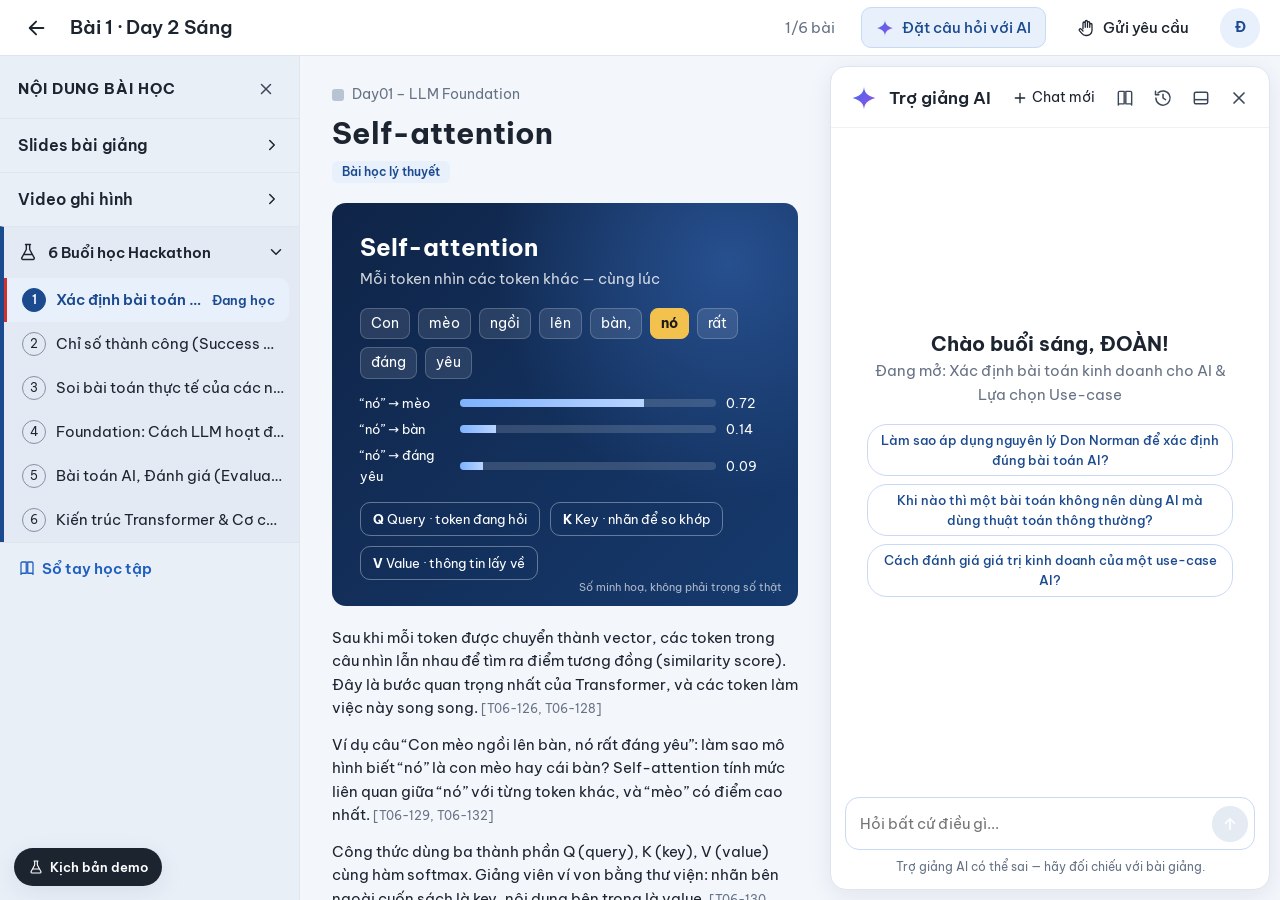
==== commit 76391cc3: "feat(p3): add hybrid search, cloud vector DB support, 6 lessons indexing, and eval pipeline" ====
--- a/codebase/mock/index.html
+++ b/codebase/mock/index.html
@@ -44,9 +44,9 @@
 
   <header class="topbar">
     <button class="back" aria-label="Quay lại"><svg width="22" height="22"><use href="#i-back"/></svg></button>
-    <h1 id="lessonDay">Bài 1 · Day01</h1>
+    <h1 id="lessonDay">Bài 1 · Day 2 Sáng</h1>
     <div class="spacer"></div>
-    <div class="progress">0/25 bài <div class="bar"></div></div>
+    <div class="progress" id="lessonProgress">1/6 bài <div class="bar" style="width:16.6%"></div></div>
     <button class="top-btn active" id="askAiBtn" aria-pressed="true"><svg width="18" height="18"><use href="#i-spark"/></svg><span class="txt">Đặt câu hỏi với AI</span></button>
     <button class="top-btn" id="requestBtn"><svg width="18" height="18"><use href="#i-hand"/></svg><span class="txt">Gửi yêu cầu</span></button>
     <div class="avatar" id="topAvatar" aria-label="Tài khoản">Đ</div>
@@ -56,10 +56,10 @@
     <!-- Sidebar nội dung bài học -->
     <nav class="sidebar" aria-label="Nội dung bài học">
       <div class="side-head"><h2>NỘI DUNG BÀI HỌC</h2><button class="icon-btn" aria-label="Đóng"><svg width="18" height="18"><use href="#i-x"/></svg></button></div>
-      <button class="side-row">Slides <svg width="18" height="18"><use href="#i-chev"/></svg></button>
-      <button class="side-row">Video <svg width="18" height="18"><use href="#i-chev"/></svg></button>
+      <button class="side-row">Slides bài giảng <svg width="18" height="18"><use href="#i-chev"/></svg></button>
+      <button class="side-row">Video ghi hình <svg width="18" height="18"><use href="#i-chev"/></svg></button>
       <div class="side-group">
-        <div class="gtitle"><svg width="20" height="20"><use href="#i-flask"/></svg><span style="flex:1">Day01-LLM-Foundation</span><svg width="18" height="18"><use href="#i-down"/></svg></div>
+        <div class="gtitle"><svg width="20" height="20"><use href="#i-flask"/></svg><span style="flex:1">6 Buổi học Hackathon</span><svg width="18" height="18"><use href="#i-down"/></svg></div>
         <div id="sideItems"></div>
       </div>
       <div class="side-foot">
@@ -70,235 +70,35 @@
     <!-- Nội dung bài -->
     <main class="main" id="main">
       <article class="lesson">
-        <div class="crumb"><i></i>Day01 – LLM Foundation</div>
-        <h2>Self-attention</h2>
-        <span class="tag">Bài học lý thuyết</span>
+        <div class="crumb" id="lessonCrumb"><i></i>Day01 – LLM Foundation</div>
+        <h2 id="lessonTitle">Self-attention</h2>
+        <span class="tag" id="lessonTag">Bài học lý thuyết</span>
 
-        <div class="slide" aria-label="Minh hoạ self-attention">
-          <h3>Self-attention</h3>
-          <div class="sub">Mỗi token nhìn các token khác — cùng lúc</div>
-          <div class="sentence">
+        <div class="slide" id="lessonSlide" aria-label="Minh hoạ self-attention">
+          <h3 id="slideTitle">Self-attention</h3>
+          <div class="sub" id="slideSub">Mỗi token nhìn các token khác — cùng lúc</div>
+          <div class="sentence" id="slideSentence">
             <span class="tok">Con</span><span class="tok">mèo</span><span class="tok">ngồi</span><span class="tok">lên</span><span class="tok">bàn,</span><span class="tok q">nó</span><span class="tok">rất</span><span class="tok">đáng</span><span class="tok">yêu</span>
           </div>
-          <div class="weights">
+          <div class="weights" id="slideWeights">
             <span>“nó” → mèo</span><div class="w"><span style="width:72%"></span></div><span>0.72</span>
             <span>“nó” → bàn</span><div class="w"><span style="width:14%"></span></div><span>0.14</span>
             <span>“nó” → đáng yêu</span><div class="w"><span style="width:9%"></span></div><span>0.09</span>
           </div>
-          <div class="qkv"><div><b>Q</b> Query · token đang hỏi</div><div><b>K</b> Key · nhãn để so khớp</div><div><b>V</b> Value · thông tin lấy về</div></div>
-          <div class="note">Số minh hoạ, không phải trọng số thật</div>
+          <div class="qkv" id="slideQkv"><div><b>Q</b> Query · token đang hỏi</div><div><b>K</b> Key · nhãn để so khớp</div><div><b>V</b> Value · thông tin lấy về</div></div>
+          <div class="note" id="slideNote">Số minh hoạ, không phải trọng số thật</div>
         </div>
 
         <div class="lesson-body" id="lessonBody">
-  <h3>Giới thiệu giảng viên và khảo sát làm quen lớp</h3>
-  <p>[Hoạt động lớp: hướng dẫn học viên vào link phiên demo trực tiếp trên điện thoại; câu hỏi trong buổi học cũng đẩy lên đây.] <span class="src">[T06-001]</span></p>
-  <p>Trong buổi học hôm nay, mình cũng xin giới thiệu với các bạn: mình là [giảng viên], mình vừa ra từ Sài Gòn sáng hôm nay. Trong phiên học hôm nay thì cũng có thêm một bạn sẽ hỗ trợ thêm phần demo về cách mà cơ chế attention hoạt động như thế nào. Hiện tại mình là một Google Developer Expert — Google họ công nhận cái này trên phạm vi toàn cầu, ở Việt Nam hiện tại có khoảng tám người. Và mình cũng muốn biết về các bạn, nên mời các bạn vào cái mã này, có một vài câu hỏi bên trong, chúng ta cùng trả lời để chúng ta cùng biết nhau như thế nào nhé. Có hai câu hỏi. Khi các bạn trả lời câu hỏi thì chúng ta sẽ thấy luôn được kết quả. <span class="src">[T06-002]</span></p>
-  <p>[Hoạt động lớp: học viên quét lại mã, vào link trả lời hai câu hỏi khảo sát; giảng viên chờ và hiển thị kết quả trực tiếp bên phải màn hình.] <span class="src">[T06-003]</span></p>
-  <p>Đấy, ở bên tay phải là đáp án mà các bạn đang trả lời, chúng ta sẽ làm việc trên dữ liệu này. 13% các bạn nhận ra AI có sức mạnh khủng, 87% [không nghe rõ]. 16% [không nghe rõ] — nói gì thì nói, ví dụ như trong ngành thời trang đúng không, có cái bot nào mới là các bạn gái cũng rất thích, phải theo mốt đúng không, bây giờ AI cũng vậy đúng không — 68%. Tổng lớp hôm nay là bao nhiêu bạn nhỉ? 207 bạn. Ok, mình chuyển sang câu hỏi số 2 nhé. Thêm một câu hỏi nữa, câu này mời các bạn. Thực ra mình nghĩ rất là tuyệt vời: từ khóa 1 cho đến bây giờ khóa 3, nghe có vẻ chất lượng học viên đổ vào càng ngày càng cao, rất là tuyệt vời. Có ai dũng cảm nói là đến từ hành tinh khác không? [không nghe rõ] Quả này có vẻ là cũng chưa nhiều bạn đi làm đúng không, mà phần lớn là sinh viên. Có bao nhiêu bạn ở đây đang đi làm rồi ạ? Khoảng 10-15 bạn gì đấy đúng không? Ai đi làm trên 5 năm rồi? Một bạn, hai bạn. Ok. Trong khi chờ mọi người hoàn thành thì mời bạn đi làm trên 5 năm — bạn làm công ty nào nhỉ? Giao lưu chút. Các bạn khác cứ trả lời tiếp các bạn nhé. <span class="src">[T06-004]</span></p>
-  <p>[học viên]: Vâng, chào thầy. Em đi làm đến năm nay là 18 năm. <span class="src">[T06-005]</span></p>
-  <p>18 năm. Ok. <span class="src">[T06-006]</span></p>
-  <p>[học viên]: Em cũng trải qua khá nhiều công ty, một số công ty như Smart OSC, về outsourcing, rồi công ty gần nhất là Kid Plaza. <span class="src">[T06-007]</span></p>
-  <p>Kid Plaza. Ok, cái chuỗi bán lẻ. Khi làm ở đấy thì bạn làm ở vị trí nào? Ví dụ như developer, hay là làm PO, hay là PM? <span class="src">[T06-008]</span></p>
-  <p>[học viên]: Vị trí gần nhất em làm là IT manager. Ở bên đấy thì hiện tại em đã nghỉ rồi, mới nghỉ để đi học khóa này. <span class="src">[T06-009]</span></p>
-  <p>Ok. Mọi người cho một tràng pháo tay được không ạ? Tức là nói gì thì nói, người mà nghỉ việc để đi học ở bên này chứng tỏ là kỳ vọng đủ cao đúng không? Mình có một câu hỏi cho bạn, tại vì kinh nghiệm của ai cũng đáng quý hết cả. Đây chúng ta có một bạn 18 năm đi làm, và có những cái tên bạn ấy kể ra cũng lớn — ví dụ Kid Plaza cũng là công ty lớn trong lĩnh vực của họ. <span class="src">[T06-010]</span></p>
-  <p>[học viên]: Background của em là về software engineer, nói chung em cũng trải qua hết tất cả các đau thương, xây dựng sản phẩm rồi outsourcing đủ cả. Nhưng thấy thời đại AI này nó rất là hot, thế nên em cũng muốn thay đổi một cái hướng, vì software bây giờ vibe code quá đơn giản rồi, ai cũng có thể vibe code được, nên đôi khi có thể nói là nó hơi bị xuống thấp một chút, em muốn thay đổi môi trường. <span class="src">[T06-011]</span></p>
-  <p>Ok. Câu cuối là bạn có chia sẻ kinh nghiệm gì khác — từ đau thương hoặc hạnh phúc nhất trong nghề IT — cho các bạn trẻ không? <span class="src">[T06-012]</span></p>
-  <p>[học viên]: Chia sẻ thì nói chung IT thì phải trâu — một từ thôi: trâu bò. [không nghe rõ] <span class="src">[T06-013]</span></p>
-  <p>Ok, các bạn thấy đấy đúng không ạ? Mình đang thấy có một phần hay nhất trong phần trình bày của bạn — bạn tên gì nhỉ? [học viên] đúng không? Phần hay nhất trong phần trình bày vừa rồi của [học viên] là gì? Đó là vibe code. Bây giờ có bạn nào không đồng tình chuyện này không? Em không đồng tình — vì sao, cầm mic lên. Các bạn khác chưa làm thì tranh thủ làm cho xong nhé. <span class="src">[T06-014]</span></p>
-  <p>[học viên]: Chào thầy và các bạn. Về việc vibe code thì nó có thể đúng với những sản phẩm dùng cho cá nhân. Còn về một sản phẩm dùng cho một lượng lớn người dùng thì việc vibe code phải có con người kiểm soát, cũng như phải có trách nhiệm với cái output mà nó làm ra, chứ không thể nào nói là vibe code hoàn toàn là AI — chỉ cần quăng tài liệu cho con agent nó ngồi làm từ đầu đến cuối, xong rồi mình ra sản phẩm mình đi chào mời — thì em không đồng ý. Tóm lại, một sản phẩm dùng cho cá nhân thì mình có thể vibe được, còn nếu mình làm cho nhiều người dùng thì con người cần phải can thiệp sâu hơn vào những quyết định mà AI đưa ra. <span class="src">[T06-015]</span></p>
-  <p>Có bạn nào bổ sung hoặc agree với ý kiến này không? Tức là thông điệp bắt đầu là gì: bây giờ vibe code ai cũng làm rồi, nghĩa là nó dễ rồi. Còn bạn này thì đang đi sâu sang một khía cạnh khác một chút — ví dụ là làm thế nào đó để mình tạo ra một hệ thống có sử dụng AI nhưng vẫn có human in the loop. Thông điệp của bạn [học viên] là bây giờ ai cũng có thể trở thành builder được, tại vì vibe code nó phổ biến. Bây giờ mình hỏi luôn các bạn: ai là người nói cái từ vibe code đầu tiên? Cái từ đấy do ai tạo ra? Các bạn thấy không, ở đây có sự thú vị là ai cũng nói về nó, cho đến lúc hỏi bản chất nó đến từ đâu thì cũng không ít người chưa trả lời được. Nhân chuyện này mình muốn nhấn lại một chút. Về vibe code, mình hoàn toàn đồng ý với [học viên] là bây giờ ai cũng có thể trở thành builder bằng cách vibe code. Chiều sâu của AI là chúng ta có thể ra lệnh theo ngôn ngữ thông thường mà không cần phải học lập trình mà vẫn ra được sản phẩm — thì gọi là vibe code. Thế còn câu chuyện kỹ năng ra lệnh bằng ngôn ngữ thông thường: ví dụ mình là nhà văn thì mình sẽ nhớ những từ của nhà văn, mình là lập trình viên thì mình vẫn nhớ những từ của lập trình viên, mình làm về xây dựng thì mình vẫn nhớ những từ của ngành xây dựng. Thế bây giờ mình nói chuyện bằng ngôn ngữ của người làm về xây dựng cộng thêm ngôn ngữ của người làm về software thì mình cũng có thể trở thành builder. Đấy là một thực tế mà các bạn không thể cưỡng lại được. Và xa hơn nữa, mình cũng mạnh dạn chia sẻ với các bạn là cái bài toán về code ấy thì AI bây giờ nó đã giải xong rồi. Cho nên câu chuyện là làm thế nào để hệ thống nó có sức tải, nó có [không nghe rõ] — đấy là phần từ chia sẻ của [học viên]. Còn một bạn nữa đi làm 5 năm, mình sẽ giao lưu với bạn 2-3 phút nữa. Mời bạn giới thiệu một chút. <span class="src">[T06-016]</span></p>
-  <p>[học viên]: Em tên là [học viên]. Ngày xưa sinh viên thì em vừa đi học vừa đi làm thêm, và hiện tại em đang làm việc tại [không nghe rõ]. Về bản chất công việc thì em khác với anh [học viên]: em ở giữa giai đoạn khi AI bắt đầu nổi lên, vậy nên em cũng được tiếp xúc nhiều, hiện tại em cũng đang làm rất nhiều sản phẩm. <span class="src">[T06-017]</span></p>
-  <p>Có sản phẩm thương mại hóa rồi không? <span class="src">[T06-018]</span></p>
-  <p>[học viên]: Có một số sản phẩm chạy thử, còn thương mại hóa thì ok ạ. Về bản chất thì vibe code như thầy đã nói — con người ngay từ giây phút mà mọi người phải tranh chấp với nhau về những kiến thức cơ bản, hay nói cách khác là những kiến thức mà fresher phải nắm được, thì bây giờ người ta cần coder phải lên cao hơn một tí. Như ngày xưa thì fresher chỉ cần code, còn bây giờ fresher cần phải biết nhiều hơn nữa. AI đã làm được cái việc là chúng ta code được rồi, vậy nên mình sẽ phải làm bộ não cho nó để nó thông minh hơn, cũng như mình cần phải quy trình hóa nó để nó làm việc không chỉ với bản thân mình. Và thầy có thể thấy là bây giờ AI nó không chỉ là một người có thể code nữa, mà cả team cùng dùng AI để code, nên quy trình hóa nó và làm sao để nó giao tiếp với tất cả mọi người — nó là điều mà tất cả đang hướng tới. Như bên em — em chia sẻ hơi nội bộ tí — thì đang tập trung vào cái mảng là quy trình hóa, chuẩn hóa quy trình sử dụng AI, không chỉ trong công việc mà còn trong cả vận hành doanh nghiệp nữa. <span class="src">[T06-019]</span></p>
-  <p>Ok. Từ phần trình bày vừa rồi thì mình có một suy nghĩ thế này, để nó có thể lan tỏa cho mọi người cùng suy nghĩ thêm: chúng ta cố gắng dùng AI đúng cách, và tất cả cùng dùng AI. Khi một người dùng AI đúng cách đã khó, nhưng khi tất cả cùng dùng AI đúng cách càng khó hơn nữa. Và thứ ba, khi tất cả mọi người dùng AI đúng cách thì ở cái viễn cảnh gọi là tối đa hóa nhất — giả sử một team bảy người, một người có thể tự deploy khoảng tầm độ 70 cái agent — thì đây các bạn sẽ thấy quy mô là khủng khiếp. Cho nên từ phần bạn chia sẻ, mình chỉ gợi ý các bạn là làm thế nào đó để không chỉ riêng các bạn dùng AI đúng cách mà cả team dùng đúng cách. Chuyện đó quay về câu chuyện khóa học của các bạn — làm sao để phối hợp thật là tốt. <span class="src">[T06-020]</span></p>
-  <p>Rồi, bây giờ nhìn lại đây một chút phần cuối này: các bạn chủ yếu đến từ Bách Khoa. Bách Khoa đông thế, giơ tay đúng không ạ? Chủ yếu là các bạn sinh viên đúng không? Rồi, cảm ơn các bạn. Câu cuối thì các bạn vote cái này luôn nhé cho xong thủ tục. Thực ra cái này quan trọng, tại vì mình muốn biết xem mức độ mà các bạn theo các dự án nó như thế nào. Câu hỏi này không phải mình nghĩ ra đâu — AI nghĩ cả câu hỏi và hai cái đáp án đấy. Cái đáp án số hai thì mình đang check xem các bạn để ý chuyện đấy đến đâu rồi. Nhân đây thì hỏi là có ai nhớ [không nghe rõ] ra đời năm nào không? 2021? 2021 à. Có ai biết chữ T ở trong chữ GPT viết tắt của gì không? Chuẩn. 162 bạn thì phần lớn các bạn đã trả lời — mình nghĩ là trước 2022. Rồi, chắc là chúng ta bắt đầu các bạn nhé, ngần này cũng đủ insight rồi. <span class="src">[T06-021]</span></p>
-  <br/>
-  <h3>Nội dung buổi học</h3>
-  <p>Đây là nội dung mà chúng ta sẽ học trong buổi ngày hôm nay. Đầu tiên, chúng ta sẽ nói qua một chút về bức tranh của AI năm 2025-2026. Chủ đề thứ hai là trái tim của AI hiện đại — bên trong nó bản chất là gì. Và ở mục số hai này thì chúng ta cũng sẽ có một phần các bạn sẽ tự làm, gọi là [không nghe rõ] — tự thực hành xem cơ chế attention hoạt động như thế nào. Cái thứ ba nữa là chúng ta sẽ nói về token economy, để giúp các bạn trả lời những câu hỏi kiểu: giả sử sau này có người hỏi là tại sao nó lại lấy tiền như thế đấy. Và cái thứ tư, chúng ta cũng sẽ thực hành gọi API lần đầu tiên — với những bạn đã làm API rồi thì mình nghĩ nó sẽ rất là dễ dàng. Đấy là bốn nội dung chính. Và cái quan trọng nhất là phải làm thế nào đó để các bạn có thể giải thích được các thuật ngữ liên quan đến LLM như một kỹ sư. Mình nghĩ phần lớn các bạn đến từ các trường học công nghệ, thì các bạn có thể bổ sung thêm câu chuyện là phải làm thế nào để giải thích cho cả những người không có background về AI người ta cũng hiểu được. Đấy là mục tiêu của buổi học hôm nay. Và trong phần cơ chế hoạt động bên trong của LLM, như mình nói, phải làm thế nào đó để các bạn hiểu được cái lõi của LLM nó là cái gì. <span class="src">[T06-022]</span></p>
-  <br/>
-  <h3>AI, machine learning, deep learning và foundation model</h3>
-  <p>Đầu tiên, nếu các bạn được yêu cầu khoanh vùng AI là gì — bây giờ mình hỏi: giả sử cái máy tính Casio, cái máy tính học sinh hay dùng để làm toán ấy, thì theo các bạn, đấy có thể được xem là một sản phẩm AI không? <span class="src">[T06-023]</span></p>
-  <p>[học viên]: Em nghĩ là có. <span class="src">[T06-024]</span></p>
-  <p>Có đúng không? Vì sao? <span class="src">[T06-025]</span></p>
-  <p>[học viên]: Tại vì định nghĩa của AI tức là máy thực hiện công việc mà nó thông minh như con người. Máy nó tính toán thì công việc đấy kiểu giống con người tính toán. <span class="src">[T06-026]</span></p>
-  <p>Ok em nhé. Các bạn chú ý là gì: máy thực hiện cái tác vụ thông minh thì gọi là AI, và theo cái đó thì thậm chí cái máy tính Casio ngày xưa cũng được xem là một sản phẩm AI rồi. Trong cấu trúc của hệ thống ấy thì AI là cái vòng bên ngoài cùng, nó bao hàm những cái thứ bên trong. Ở lớp kế tiếp của nó là gì? Là machine learning. Mình tin các bạn cũng đã biết về những khái niệm này rồi. Có bạn nào có thể giải thích cho mọi người được không? Bạn [học viên] hay bạn nào nhỉ? Bạn nữ lúc nãy đâu rồi nhỉ? Mình muốn hỏi theo cách này để mọi người cùng nhớ. Có ai giơ tay không — mời em. <span class="src">[T06-027]</span></p>
-  <p>[học viên]: Em chào thầy và các bạn. Em tên là [học viên]. Em xin giải thích: machine learning là người ta lập trình theo xác suất chứ không phải lập trình tường minh. Lập trình bình thường là lập trình tường minh theo điều kiện — việc này xảy ra thì việc kia xảy ra. Còn lập trình theo xác suất thì là có thể xảy ra hoặc không xảy ra, hoặc theo nhiều nhánh khác nhau. <span class="src">[T06-028]</span></p>
-  <p>Ok, cảm ơn em, tuyệt vời. Còn bạn nào — mời em. <span class="src">[T06-029]</span></p>
-  <p>[học viên]: Theo em thì machine learning là mình cung cấp cho máy tính khả năng thực hiện một bài toán mà không cần lập trình. <span class="src">[T06-030]</span></p>
-  <p>Ok. Còn nữa không? Có bạn nào có ý kiến không — mời em. <span class="src">[T06-031]</span></p>
-  <p>[học viên]: Em là [học viên]. Em cũng đồng ý với ý của bạn trước. Với em thì đó là có dữ liệu và nó sẽ nhận ra quy luật. <span class="src">[T06-032]</span></p>
-  <p>Nhận ra quy luật — ok, cũng rất tuyệt vời. <span class="src">[T06-033]</span></p>
-  <p>[học viên]: Theo em thì nó khác ở chỗ con người phải cung cấp cho phần mềm [không nghe rõ]. <span class="src">[T06-034]</span></p>
-  <p>Ok cả em, tuyệt vời. Mời bạn. <span class="src">[T06-035]</span></p>
-  <p>[học viên]: Thưa thầy, em tên là [học viên], em 2k3. Em thấy là AI với machine learning nó khác nhau ở chỗ — ngay trên đấy mình có nói là không cần lập trình một cách tường minh. Với AI bình thường: lúc đầu mình vào học, chương trình đầu tiên là Hello World — khi mình yêu cầu máy tính print ra thì nó sẽ print ra. Rắc rối hơn một tí: khi vào một cửa hàng chẳng hạn, mình có thể dự đoán lưu lượng hàng như thế nào, thì mình lập trình một cách tường minh — ngày thứ hai cần giới thiệu mặt hàng này thì nó sẽ giới thiệu mặt hàng này, ngày thứ ba như thế nào. Còn khi mình sử dụng machine learning thì mình sẽ chỉ cần đưa vào dữ liệu, mình lập trình con model để cho nó tự học, và nó sẽ tự đưa ra dự đoán dựa trên cái dữ liệu đấy, chứ không cần phải yêu cầu một cách rõ ràng nữa. <span class="src">[T06-036]</span></p>
-  <p>Ok, cảm ơn em. Tất cả các ý kiến của các bạn đều rất tuyệt vời nhé, và mỗi một câu trả lời đều mang lại những đặc điểm để mọi người rất dễ nhớ đúng không ạ — có bạn thì nói là một bên cần tường minh, có bạn thì nói là đưa vào dữ liệu. Tất cả các ý kiến đều cung cấp góc nhìn của con người hiểu về một khái niệm, và tất cả đều đúng. Cái mà mình muốn các bạn tổng kết lại ở đây là: machine learning là cách chúng ta đưa dữ liệu vào trong máy mà không cần phải lập trình, và nó đưa ra kết quả. Chuyện này nó khác như thế nào? Các bạn tưởng tượng: giả sử các bạn là một chuyên gia và các bạn phải tạo ra một thuật toán có đến 1 tỷ vòng lặp, thì việc đầu tiên là chính các bạn cũng không nhớ được, đúng không? Chúng ta có thể làm thống kê để đếm xem số vòng lặp đấy là 1 tỷ hay là 2 tỷ — ví dụ bài toán email đúng không ạ, chúng ta có thể thống kê để hiểu rằng bên trong đang có 2 tỷ vòng lặp. Nhưng khi chúng ta lập trình tiếp cái số vòng lặp đấy thì não bình thường của mình cũng không biết được là kết quả sau đó nó sẽ đi theo nhánh nào. Còn cách số hai là gì: người ta sẽ đưa dữ liệu vào — giả sử người ta đưa 10.000 bức ảnh, gán nhãn là chó là mèo, sau đấy nó sẽ tự học cái pattern — sang từ tiếng Việt gọi là nhận dạng — và sau khi được học thì nó sẽ trả về những kết quả kế tiếp. Machine learning là như vậy. Rồi sau đó đến deep learning — có bạn nào trả lời thêm cho cái này không? Mời em, có cái mic ở phía trước, nếu bàn các bạn không có mic thì các bạn có thể lấy mic ở bàn khác. <span class="src">[T06-037]</span></p>
-  <p>[học viên]: Chào mọi người ạ, em [học viên] ạ. Theo em nghĩ thì nó khác ở chỗ là deep learning sẽ dùng neural network, và nó sẽ có thêm các hàm phi tuyến tạo ra tính [không nghe rõ], còn bình thường sẽ là các hàm tuyến tính. <span class="src">[T06-038]</span></p>
-  <p>Ok. Có bạn nào bổ sung góc nhìn không? <span class="src">[T06-039]</span></p>
-  <p>[học viên]: Theo như em tìm hiểu thì sự khác nhau giữa deep learning và machine learning: thứ nhất là cái dataset sử dụng cho deep learning sẽ lớn hơn dataset cho machine learning rất là nhiều. Cái thứ hai nữa là về phần cứng, về CPU thì deep learning sẽ đòi hỏi yêu cầu cao hơn — machine learning sử dụng thư viện và những mô hình có sẵn nên nó sẽ rất nhẹ, còn deep learning sử dụng mô hình có nhiều tầng nhiều lớp hơn thì nó sẽ nặng hơn rất nhiều. <span class="src">[T06-040]</span></p>
-  <p>Ok, cảm ơn em. Còn ý nào nữa — mời bạn. <span class="src">[T06-041]</span></p>
-  <p>[học viên]: Với em thì điểm khác biệt lớn nhất của deep learning: ví dụ deep learning thì nó sẽ có ba lớp, so với machine learning chỉ có input output thôi, còn deep learning sẽ có cái lớp ẩn và nó sẽ trích ra các đặc điểm, những cấu trúc bên trong của mô hình. Ví dụ mình chỉ cần cung cấp là vật thể — nếu như học có giám sát thì nhãn nó sẽ là chó và mèo, còn deep learning thì nó sẽ phải trích ra đặc điểm: tai như thế nào, các thứ như thế. <span class="src">[T06-042]</span></p>
-  <p>Ok. Các ý đóng góp của các bạn đều rất tuyệt vời nhé. Mình nghĩ cái phép chốt là ở phần trả lời của bạn: nó có hai đặc điểm khác biệt lớn — đó là khả năng tính toán đòi hỏi cao hơn, rồi cái dataset nó cũng cao hơn. Các bạn tưởng tượng thế này: giả sử các bạn có một con chó, các bạn huấn luyện nó với một cái dataset tầm độ năm món đồ, 15 loại thức ăn — hàng ngày các bạn huấn luyện thì con chó nó cũng sẽ tự nhận ra được đâu là cái món ăn mà các bạn đã đào tạo nó, đúng không? Nhưng tưởng tượng với não bộ của con chó được tăng cường thêm nhiều lớp neuron, thì ngay lập tức sự liên kết giữa các lớp ấy sẽ giúp cho khả năng nhận ra những cái mới của con chó nó mở rộng lên. Đấy, chúng ta có thể hiểu nôm na về neural network là như vậy. <span class="src">[T06-043]</span></p>
-  <p>Tiếp theo là về foundation model — có bạn nào xung phong nhỉ? Foundation model là gì? Chúng ta có thể hiểu nôm na đó là một mô hình được huấn luyện trên rất nhiều dữ liệu khổng lồ. Nói về dữ liệu khổng lồ thì làm sao để tưởng tượng được nhỉ? Bây giờ các bạn cứ tưởng tượng xem một ngày các bạn chụp bao nhiêu tấm hình. Thông thường một ngày ít nhất là chúng ta screenshot này, chúng ta chụp hình này, mỗi người trung bình chắc cũng khoảng tầm — bao nhiêu? 200 à? Mình cho nó là 20 đi. Và trên điện thoại iPhone thông thường một cái ảnh cũng khoảng 10 MB. Quay về cái thời mà bọn mình làm ứng dụng đầu tiên, thì một ứng dụng tại thời điểm đấy các bạn biết tổng kích cỡ nó bao nhiêu không? 512 MB cho toàn bộ ứng dụng. Tức là bây giờ một ngày các bạn chụp hình thì dữ liệu của nó đã nặng bằng rất nhiều thể loại ứng dụng từ cái thời 2005. Thông qua chuyện đấy — và chính các bạn là những người đang sử dụng — các bạn thấy dữ liệu ngày một kinh khủng. Và từ tháng 8 năm 2020 thì Google đã ra một công bố: dữ liệu của toàn thế giới cứ sau mỗi 8 tháng là phồng lên gấp đôi. Mà dữ liệu càng nhiều thì phải xử lý càng nhiều, phải lưu trữ càng nhiều, phải nhớ càng nhiều — và nếu áp dụng theo cách truyền thống thì rõ ràng là không thể lưu hết được, đúng không? Đấy, các bạn cứ liên tưởng foundation model chính là một mô hình như vậy — bản thân cái này cũng rất thách thức, mình nghĩ thách thức về mặt kỹ thuật thì bây giờ nó giải quyết rồi. Nhưng đến năm 2026 thì có một cái mới nữa: bây giờ người ta đang hướng đến các cái physical model, tức là những mô hình có khả năng quan sát ngoài cái máy tính. Dẫn chứng cho xu thế này thì có ông LeCun — cũng được xem là bố già của AI — ông cố gắng tạo ra những cái thứ mà, giả sử các bạn đi đo cái bản đồ đúng không, cái bản đồ nó có thể thay đổi theo thời gian, và bản đồ này cũng có thể được sao lưu một bản. Trước đây thì các mô hình nó học cái bản đồ ở đâu — ở kho dữ liệu đã có sẵn. Còn cái physical model thì nó sẽ đi ra bên ngoài, học cái thực tế. Đấy là xu thế. Nhưng bản chất của foundation model là gì: nó là một mô hình có mục tiêu hướng đến giải quyết nhiều việc — ví dụ hướng đến giải quyết bài toán, không phải thay thế mà là nâng cấp cái công việc sáng tạo của người họa sĩ, nâng cấp khả năng làm việc nhanh hơn của lập trình viên. Tức là nó phải đi từ một cái intention nào đó, một cái mục tiêu nào đó. Các bạn cứ hiểu về foundation model là như vậy. <span class="src">[T06-044]</span></p>
-  <p>Và cái cuối cùng — trái tim của mọi việc — đấy là LLM, hay còn gọi là large language model. Ở chỗ này, vì các bạn là lập trình viên cho nên mình muốn nhấn mạnh lại với các bạn một thông điệp — sau khi mình nghe cái podcast của cái anh ở khóa hai khai giảng, anh nói rất hay: ở thời AI, các bạn phải xuất sắc về mặt ngôn từ. Mình nhắc lại nhé: ở thời AI, các bạn phải xuất sắc về mặt ngôn từ, tại vì cái LLM nó làm rất tốt chuyện đấy. Còn nếu các bạn không xuất sắc, các bạn không điều khiển được nó — ví dụ nó trả về các bạn những ngôn từ mà các bạn không hiểu, thì giả sử các bạn đang prompt, cái next prompt của các bạn sẽ có xác suất sai tiếp, đúng không? Cho nên mình nhắc lại là các bạn phải thực sự rất xuất sắc về mặt ngôn từ. Mà muốn xuất sắc về ngôn từ thì có bạn nào có gợi ý không? Đọc thật nhiều vào — đọc cái gì cũng được. Nói đến đó mình lại muốn chia sẻ riêng với các bạn một chuyện: trên diện quốc gia, trung bình một người Nhật Bản một năm đọc ít nhất là bảy cuốn sách, còn người Việt Nam chúng ta đọc 0,74. Mình nhắc lại: các bạn phải từng bước xuất sắc nếu các bạn muốn làm chủ nó. Có nhiều cách để làm chủ nó nhé, nhưng cái thường xuyên xảy ra là hàng ngày các bạn prompt: khi các bạn prompt, nó trả về cho các bạn ngôn từ, và ngôn từ nó rất xuất sắc — nếu các bạn không hiểu thì cái next action của các bạn [không nghe rõ]. Đấy là thông điệp thứ nhất. Thông điệp thứ hai, cá nhân mình cũng chia sẻ thêm: thực ra ban đầu mình cũng không phải có background sâu đâu các bạn. Mặc dù Google cũng đã ghi nhận mình có rất nhiều nỗ lực, nhưng khi mình đọc lại toàn bộ cái history của mình trong vòng mấy năm, mình có những cái đợt cỡ khoảng 5 năm liên tiếp một ngày mình đọc 300 trang, và mình đọc có những chủ đề ở đấy mà không còn một cái hướng dẫn nào nữa — nghĩa là có những cái ngõ cụt. Ở cái điểm đấy mình muốn nhấn mạnh với các bạn: những kiến thức chia sẻ ở đây các bạn đều sẽ biết được hết, nhưng cái action của các bạn là đọc thật nhiều. Ok. Rồi. Và khóa học của chúng ta thì sẽ tập trung vào cái trái tim, và từ cái trái tim đấy chúng ta khai thác để chúng ta có thể tạo được các giải pháp về AI. <span class="src">[T06-045]</span></p>
-  <br/>
-  <h3>Ba nhóm AI và lịch sử phát triển</h3>
-  <p>Rồi sau đó thì bây giờ chúng ta sẽ có phần kế tiếp: ba nhóm chính của AI. Vậy bây giờ mình có câu hỏi là khi nào thì không dùng LLM? Có bạn nào đưa cho mình một tình huống không? Mời em. <span class="src">[T06-046]</span></p>
-  <p>[học viên]: Khi những trường hợp nào mà có thể xử lý bằng [không nghe rõ] được thì mình sử dụng cái đấy, mà tránh sử dụng LLM. <span class="src">[T06-047]</span></p>
-  <p>Ok, cảm ơn em. Còn bạn nào có ý kiến nữa không? Và em có thể đưa ra thêm một gợi ý chi tiết hơn không? <span class="src">[T06-048]</span></p>
-  <p>[học viên]: Như là mình lập được bài toán ra thì mình code cứng luôn, chứ không nên đưa cho nó làm gì. <span class="src">[T06-049]</span></p>
-  <p>Ok em. Câu trả lời hoàn toàn chính xác em nhé. Mở rộng ra là gì: là khi mà có những cái đã fix cứng giải quyết được rồi, hoặc giải quyết được với xác suất thành công cao. Mình lấy ví dụ là gì: giả sử các bạn được giao viết một cái hàm để phân loại xem cái tiền tố của email có đúng hay không — regex cho câu chuyện đấy bây giờ đã quá xuất sắc rồi, không cần phải đưa một cái AI vào để nó reasoning, vừa phức tạp để quản lý thêm. Câu hỏi này vì sao nó quan trọng? Tại vì đến một lúc, chính các bạn sẽ phải trả lời câu hỏi cho những người sếp của các bạn: ủa, tại sao tôi lại tiêu cái này? Vừa rồi Microsoft [không nghe rõ] tài khoản của nhân viên xài cost — tại vì cứ đốt tiền mà cũng không biết cái output là gì. Hiển nhiên là đằng sau thì Microsoft nó có nhiều cái mục đích khác nữa, nhưng đại loại là trong cái quyết định đấy nó gắn với cái chúng ta nói: chúng ta cần hiểu có những nhóm nào để sau đó chúng ta áp dụng cho nó phù hợp. <span class="src">[T06-050]</span></p>
-  <p>Nhóm đầu tiên là cái gọi là discriminative AI — nói một tiếng là phân loại, dự đoán. Cái này thường được sử dụng nhiều ở giai đoạn chúng ta huấn luyện mô hình, chúng ta gán nhãn vân vân, và vẫn thường được ứng dụng vào các việc như gán nhãn, hay là phân tích giao dịch xem giao dịch là giả mạo hay không giả mạo. Mình lấy cho các bạn một ví dụ: giả sử các bạn là người own cái hệ thống nhận diện giao dịch giả mạo của ngân hàng, thì các bạn có đồng ý là sẽ sử dụng cái quá trình reasoning trong quá trình detect fraud không, hay các bạn sẽ sử dụng theo dạng nhóm thứ nhất? Ví dụ như bài toán của Momo chẳng hạn — một ngày khoảng 20 triệu giao dịch, có bộ phận chuyên đi detect xem trong số đó có bao nhiêu giao dịch giả mạo — thì theo các bạn là nên dựa vào gen AI hay là dựa vào discriminative AI? Đấy là những tình huống mà sau này các bạn sẽ phải trả lời. Ở phần thứ nhất các bạn nhớ rằng chức năng chính của nhóm thứ nhất là gì: khi các bạn input vào một cái gì đó, nhập vào một cái gì đó, thì nó sẽ trả ra cho chúng ta một cái nhãn — đó là spam hay không spam, nó là chó hay là mèo. Đấy là nhóm thứ nhất. Nhóm thứ hai là generative AI: bản chất chức năng chính của nó là chúng ta prompt — prompt cũng có thể hiểu là một input — nhưng nó trả về cho chúng ta cái content. Cái content này có thể là nhạc, có thể là hình ảnh, có thể là mã code, có thể là file audio, rồi bây giờ có thể là bản đồ, có thể là ứng dụng, có thể là game — cái danh sách càng ngày càng dài ra. Đấy là nhóm số hai. Và nhóm cuối cùng là nhóm mà nó có khả năng tự lập kế hoạch và hành động. Khi nói kế hoạch và hành động, các bạn cứ tưởng tượng là chúng ta có cái não để nghĩ và chúng ta có cánh tay để làm. Với agentic AI, khi các bạn đã nghĩ rõ về mục tiêu của mình — ví dụ các bạn có thể hỏi là cách tôi tạo cái web thì sao — nó ra các bước luôn: mục tiêu của cái web này nó là gì, thì sau đấy nó sẽ hành động cho các bạn luôn. Và các bạn tưởng tượng cái này một cách đơn giản: trước đây khi chúng ta search Google về câu chuyện là tôi đặt vé đợt hè, ví dụ như là giá rẻ dưới 2 triệu chẳng hạn, thì trước đây chúng ta vẫn phải search, nó trả cái kết quả, chúng ta ngồi lựa chọn. Còn với agentic AI, nó sẽ thay chúng ta: nó sẽ hiểu luôn cái individual context của từng bạn khi các bạn đặt cái mục tiêu đấy, và nó sẽ săn — ví dụ buổi sáng nó vào chưa thấy giá tốt nhất, nó dừng lại; buổi chiều nó vào tiếp lần nữa, nó thấy giá phù hợp với mục tiêu, nó sẽ đặt luôn cho các bạn. Ở cái hướng của agentic AI, nó sẽ đạt đến câu chuyện như vậy. Ba nhóm này rất là quan trọng nếu các bạn là kỹ sư AI — và thực tế thì các bạn cũng đang hướng đến là AI engineer — các bạn cần phải nắm rõ bản chất của từng loại, để sau này các bạn phải tư vấn được cho từng trường hợp, từng cái use case. Và mở rộng thêm một chút: trước đây cái AI nó chỉ được áp dụng ở những nơi [không nghe rõ] — những nơi rất nhiều tiền — và bởi vậy cái cách tiếp cận đầu tiên, cái khối đầu tiên bên trái, gọi là AI hẹp, AI truyền thống. <span class="src">[T06-051]</span></p>
-  <p>Và chúng ta đi qua một chút về lịch sử. Nhìn vậy thôi nhưng từ cái AI cổ điển cho đến lúc này — cũng là lúc chúng ta hướng đến agentic AI — thì nó đi qua rất nhiều hành trình. Hôm qua mình đi ăn trưa với cả team dev, thì có một bạn dev kêu là dev AI xong để lúc AI thay dev. Các bạn có đồng tình với nhận định này không? Mời bạn — vì sao? <span class="src">[T06-052]</span></p>
-  <p>[học viên]: Em xin trả lời câu hỏi này. Em nghĩ là đầu tiên lập trình viên nghĩ ra những giải pháp giải quyết những bài toán như thế, nhưng từ khi AI ra đời thì AI sẽ hỗ trợ cái việc đấy nhanh hơn, thì lập trình viên sẽ phải chuyển sang huấn luyện cái AI để nó mạnh hơn. <span class="src">[T06-053]</span></p>
-  <p>Ok, cảm ơn em. Rồi có bạn nào có ý kiến không — mời em. <span class="src">[T06-054]</span></p>
-  <p>[học viên]: Với câu hỏi của thầy thì em xin trả lời là nó thay thế được phần nào thôi. Ví dụ như lúc đầu bạn chia sẻ: những công việc đơn giản, những cái mà ở tầng lớp fresher đã làm được rồi, thì em trả lời là những cái việc đấy đã thay thế được. Cho nên câu trả lời của em là AI chỉ thay thế được một phần thôi chứ không thay thế hoàn toàn được một người dev. <span class="src">[T06-055]</span></p>
-  <p>Ok. Rồi, cảm ơn em. Còn ai có ý kiến không — mời em. <span class="src">[T06-056]</span></p>
-  <p>[học viên]: Dạ, em là [học viên] ạ. Đây là một vấn đề mà em thấy là đã xảy ra ở các nước khác: có nhiều công ty lớn đã trải qua cái việc là vì sự bùng nổ của AI mà có một đợt lay-off lớn, để rồi lại tuyển lại những cái dev đấy về với lương cao hơn nữa. <span class="src">[T06-057]</span></p>
-  <p>Ok, cảm ơn em. Mọi người đang tập trung quá nhiều vào cái vế số hai — thực ra cũng là một chủ đề rất hay để chúng ta trao đổi, đó là AI nó sẽ thay thế lập trình viên. Mình thì không muốn tập trung vào cái vế đấy, nhưng nếu nói vào chỗ đó một chút thì mình muốn nói thế này: về mặt số liệu thì bây giờ là đang tuyển lại rất nhiều, và về mặt bản chất thì nó đang redesign lại cái flow, chứ cũng không hẳn là nó thay hay không thay đâu. Chuyện này chúng ta sẽ trao đổi về sau. Nhưng câu chuyện của cái slide này: cái bạn trả lời trong ví dụ mình vừa nói ấy đang tuyệt đối hóa vai trò của developer, của lập trình viên. Trong khi đó, đằng sau có những người là nhà toán học, nhà tâm lý học — có rất nhiều nhà khoa học ở nhiều ngành nghề khác nhau, nhưng hai trong số những ngành nghề đấy là toán học và tâm lý học. Tại sao có tâm lý học? Tại vì đến tận cùng, việc đầu tiên là AI nó tạo ra cái bộ não giống như cấu trúc não người: nó có khả năng nhớ được dài, nó có khả năng [không nghe rõ], đúng không ạ? Và câu chuyện này nó bắt nguồn từ chuyện mình sẽ kể các bạn: có một người tên là Turing — bây giờ có cái viện gọi là viện Turing đúng không, là tên của nhà khoa học. Người ta làm rất đơn giản: tôi không biết cái máy của mình làm máy gì, nhưng tôi đặt cái máy ở phía sau, và tôi để hai cái blackbox — một cái blackbox là người và một cái blackbox là máy, nhưng tôi không cho người đánh giá biết bên nào là máy, bên nào là người. Làm sao bạn lừa được cái người bên kia? Khi bạn đánh lừa được người ta, thì đó là cách mà người ta đánh giá xem AI nó có thực sự hiểu như vậy không. Các bạn tìm hiểu thêm về cái Turing test đó. Ok chưa? <span class="src">[T06-058]</span></p>
-  <p>Thế thì ý mình nói rằng là cái lịch sử thì nó đi rất là dài, nhưng trong lịch sử này có mấy cái điểm nhấn. Khoảng năm 1970 cho đến năm 1990 được xem là vài thập kỷ gọi là mùa đông AI: các nhà khoa học cãi nhau câu chuyện là tôi sẽ phải dùng rất nhiều chuyên gia để viết cái vòng lặp hàng tỷ lần lúc nãy mình hỏi, hay là tôi dùng phương pháp về neural network, về learning để tôi phát triển. Các nhà khoa học ngồi cãi nhau, và cũng có giai đoạn toàn bộ ngân sách bị cắt hết. Mãi đến năm 2012, có cuộc thi về ImageNet — cái solution giành giải đến từ việc sử dụng deep learning, neural network — thì bắt đầu từ năm 2012 mới có một đợt bùng nổ tiếp, sau đấy có AlphaGo. Rồi đến năm 2017 thì có kiến trúc transformer, do các nhà khoa học của Google tạo ra. Và từ đó thì ChatGPT sử dụng lại cái kiến trúc của transformer và ChatGPT ra mắt. Sau đấy thì các bạn biết rồi — đến lúc này thì mọi cái nó rất là crazy. Và đặc biệt là ngày hôm kia — ở đây có mấy người có tài khoản Kimi? Một, hai, ba bốn người. Tức là phần còn lại là các bạn chưa có xài Kimi đúng không? Kimi là một mô hình của Trung Quốc, mô hình open source, và vừa mới phát hành bản [không nghe rõ]. Đứng từ phía ngoài lề mặt câu chuyện kỹ thuật thì Kimi đang được xem là một mô hình mạnh, mở và đang vượt lên. Mình cũng muốn các bạn pay attention đến các anh bạn hàng xóm của chúng ta — các bạn ấy rất giỏi. Mình cũng đã có cơ hội làm việc với một số bạn trẻ đang học năm thứ hai, cũng rất giỏi, và mình tin các bạn đến từ các trường, đặc biệt những trường như Bách Khoa, các bạn cũng rất giỏi. Nhưng mình muốn chia sẻ với các bạn thêm một thông tin bên lề: 3 năm trước mình đi Bắc Kinh, mình dự cái hội thảo về AI do Google tổ chức — mục tiêu chỉ là chia sẻ kinh nghiệm xem các bạn đang làm gì, và mình là người đi học, đi nghe. Thời điểm đấy — cách đây 3 năm rồi các bạn nhé — các bạn ở Trung Quốc nói: tôi đang dùng AI để nghiên cứu những cái thứ mà con người chưa bao giờ nghĩ đến. Nghĩa là dùng AI để khai phá — mình nhắc lại các bạn đấy — dùng AI để khai phá những tiềm năng mà con người chưa từng hướng đến. Và trên thực tế bây giờ có kết quả. Mình nhớ hôm đấy có hai cái bài. Bài thứ nhất là dùng AI để làm gì các bạn biết không? Dùng AI để thiết kế kiến trúc của chip. Trong tất cả mọi công việc — chúng ta tạm dùng từ là lập trình — thì cái công việc khó khăn nhất đó là design cái kiến trúc của chip. Vì sao bây giờ rất ít người làm chip, và số lượng công ty gọi là thiết kế chip thì không quá mười đầu ngón tay. Thông thường trước đây, con người khi thiết kế cái bo mạch, cái kiến trúc của chip, thì sẽ dựa vào historical data — dữ liệu lịch sử từ trước — để thiết kế những chipset kiến trúc mới. Còn các bạn Trung Quốc — hồi đó là các bạn sinh viên — các bạn đã nói: bọn tôi đang dùng AI để giúp bọn tôi khai mở những khả năng, ví dụ như là thiết kế kiến trúc chip. Nói đến chip thì mình lại kể thêm chuyện: ví dụ các thế hệ chip mà những công ty Việt Nam đang tham gia — tạo các vũ khí quốc phòng — thì mình đang làm ở chip đâu đấy cỡ khoảng trên 28 nm, trong khi Trung Quốc bây giờ vừa công bố còn 0,7. Các bạn cứ tưởng tượng: từ 28 xuống 27 thôi đã là cả cuộc cách mạng — còn đây 0,7, tức là nó bằng khoảng một phần của cái sợi tóc. Và bên trong con chip là cả một [không nghe rõ] — khi các bạn về tìm hiểu thêm cái video, nó có khi phức tạp hơn cả những gì các bạn xem về phim về hành tinh. Ở cái slide này mình muốn nói với các bạn: đằng sau sự phát triển của AI có sự đóng góp của rất rất nhiều nhà khoa học, trong đó có những nhà khoa học có cái tinh thần cống hiến. Ví dụ chúng ta thấy cái transformer là đến từ các nhà khoa học của Google, nhưng nó là mã nguồn mở. Ở chỗ này mình cũng khuyến khích các bạn là gì: nếu có cơ hội — mà mình nghĩ các bạn đang có nhiều cơ hội, các bạn đang ở phía nhà trường — đóng góp thật nhiều cho mã nguồn mở. Đó cũng là cách nhanh nhất để các bạn kiếm được job ổn định, kiếm được job vừa có nhiều tiền mà lại vừa được người ta vinh danh. Các bạn tưởng tượng này: nếu mà không có Linus thì không có [không nghe rõ] và thậm chí không có luôn cả MacBook. Cho nên mình khuyến khích là các bạn nên phối hợp cùng với nhau tạo ra một vài dự án mã nguồn mở. Khi làm mã nguồn mở thì cũng phải tuân thủ khéo các loại giấy phép của nó. Sau đấy là gì: các bạn sẽ tạo được tác động, và khi các bạn tạo được tác động thì các bạn sẽ được người ta hướng đến. Mình nhớ một người bạn của mình — hình như cũng nằm trong đội ngũ về Meta, bạn ấy giỏi hơn mình nhiều, sinh năm 92, bây giờ đã là founder một công ty, có app trên 1 triệu lượt tải, đang có một đội ngũ kỹ sư khoảng 40 người. Người sáng lập bắt đầu bằng một chuyện rất đơn giản: contribute lên open source, xong gặp khách hàng, từ đó khách hàng ở lại 2-3 năm. Các bạn giỏi tiếng Anh thì đấy là con đường các bạn nên đi. Chứ đừng có làm cái gì xong các bạn ôm ở trong máy các bạn nhé — cứ nghĩ nó rất giá trị, thực ra chả giá trị gì đâu, người ta làm hết rồi. Cái chính là các bạn làm để mình có thể hướng đến câu chuyện phối hợp với người khác. <span class="src">[T06-059]</span></p>
-  <br/>
-  <h3>Vì sao 2025-2026 là bước ngoặt</h3>
-  <p>Thế thì vì sao cái năm 25-26 này lại là năm bước ngoặt? Lúc nãy câu hỏi ban đầu của mình là các bạn đang thấy AI nó đang thuận trend đúng không? Bây giờ câu hỏi này mình nghĩ là sẽ không nhiều người giải thích được: theo các bạn, vì sao người ta lại ghi là AI đến năm 2030 có thể đóng góp vào GDP toàn cầu 15,7 nghìn tỷ đô? Cái này nghe có vẻ khô khan đúng không? Nhưng ở đây, ví dụ cái chỉ số 3.7 — giả sử các bạn ra sản phẩm rồi, để các bạn thuyết phục sếp là xài cái này chứ không xài cái khác, thì lúc đấy các bạn sẽ làm gì ạ? Phải đo được tác động — đo được tác động giữa A và B: phương án A, phương án B, giữa giải pháp của các bạn và giải pháp cũ. Thế thì năm 2025-2026 chứng kiến là gì: hiện tại là 78% doanh nghiệp — con số này chính xác là những cái enterprise trên 10.000 người. Việt Nam mình thì số lượng công ty trên 10.000 người là rất ít; nếu các bạn hướng đến Vingroup hoặc hướng đến những môi trường bên ngoài thì đấy là lựa chọn tốt các bạn đấy. Nhưng cần biết chuyện này — lúc nãy có bạn nói là bây giờ dev không phải chỉ hiểu thuần túy về dev đúng không — những cái này các bạn phải biết, các bạn không thể bỏ qua nó được: biết là có bao nhiêu doanh nghiệp đang dùng để sau đấy có thể thuyết minh, đúng không? Rồi sau đó, khi người ta dùng thì người ta gặp cái pain point gì, người ta gặp vấn đề gì. Đào sâu hơn trong con số 78% đấy thì hiện tại đâu đó dưới 30% các doanh nghiệp đã pilot các giải pháp về gen AI, nhưng chỉ dưới 30% là chuyển được từ môi trường pilot sang môi trường production. Đấy là cơ hội của các bạn nếu các bạn làm AI chuyên nghiệp. Và chuyện này nó nhấn mạnh lại rằng là thế giới đang chuyển dịch, đang chuyển dịch rất là mạnh mẽ, và các bạn có những cái thế để đón bắt cho được nó. <span class="src">[T06-060]</span></p>
-  <p>Rồi, phần hai chúng ta sẽ nói đến cái trái tim — tức là phần trọng tâm. Các bạn có muốn nghỉ giải lao không? <span class="src">[T06-061]</span></p>
-  <p>[Hoạt động lớp: thống nhất nghỉ giải lao khoảng 20 phút trước khi vào phần hai; cuối đoạn có trao đổi ngoài lề về lịch dạy các buổi tiếp theo.] <span class="src">[T06-062]</span></p>
-  <br/>
-  <h3>Hỏi đáp về phạm vi và lộ trình khóa học</h3>
-  <p>[Học viên]: Xin phép hỏi, cái scope của lớp mình sẽ tập trung xung quanh buổi này, hay là chủ đề của cả khóa? <span class="src">[T06-063]</span></p>
-  <p>À, một câu hỏi rất hay, em vừa có một góp ý hay đấy. Mình sẽ có tổng cộng 14 ngày học, mình đi qua nhiều subject, sẽ có lý thuyết rồi có thực hành. Lý thuyết thì mình đi từ những cái cơ bản như thế này — cái foundation này — xong đó mình đi đến phần dữ liệu, rồi phần [không nghe rõ], rồi các kiến trúc về cách các hệ thống nó suy nghĩ như thế nào, rồi cách chúng ta dùng guardrail, dùng human-in-the-loop system, rồi data observability, vân vân. Để tí nữa anh sẽ giới thiệu cho mọi người một chút về chuyện này. Còn nếu học kiểu bài bản, bắt đầu từ ma trận số trở đi, thì không thể học được trong 15 ngày. Nhưng câu hỏi rất hay, tí nữa anh nghĩ cách để show cái này cho mọi người. Vương, em chuẩn bị giùm anh một cái slide — câu hỏi của bạn rất hay nhá — là: vậy thì cả khóa mình sẽ học những cái gì? <span class="src">[T06-064]</span></p>
-  <p>TA: Cái đấy thì theo nguyên tắc của chương trình là ngày nào sẽ ra ngày đó. Bạn đăng nhập vào LMS của VinUni, trên LMS là có syllabus. <span class="src">[T06-065]</span></p>
-  <p>Anh góp ý là em trả lời vậy thì đang đi ngược lại cái chuyện quan trọng. Mọi chương trình học bao giờ cũng vậy, phải cho người học biết được — ở đây câu hỏi của bạn rất xác đáng, đó là lý do anh ghi nhận câu hỏi này rất giá trị. Khi em học cái gì đó thì cần biết outcome của cả khóa em sẽ thu nhận cái gì, và cả quá trình nó là gì. Còn theo cách cũ thì cứ đến buổi nào tôi dạy buổi đấy. Cái này để tí nữa anh nghĩ cách. <span class="src">[T06-066]</span></p>
-  <p>[Học viên]: Nếu được thì các anh giúp tổng hợp lại các chủ đề của cả lớp, ví dụ như em muốn chuẩn bị trước cho lớp để có thể tiếp thu tốt hơn. <span class="src">[T06-067]</span></p>
-  <p>Cũng không hẳn là chuẩn bị, ý là anh sẽ cung cấp cho bọn em một cái journey ở góc độ high level. <span class="src">[T06-068]</span></p>
-  <p>[Học viên]: Vâng, kiểu như cái syllabus. — Ờ, syllabus thì trên LMS có. — Thế cái email lập cho bọn em thì có truy cập được không, đăng nhập sao? — Ok. Ok em cảm ơn nhá, câu hỏi hay. <span class="src">[T06-069]</span></p>
-  <p>[Hoạt động lớp: chia sẻ màn hình hướng dẫn kết nối Discord — QR thứ nhất tải tài liệu hướng dẫn, QR thứ hai là form feedback lỗi kết nối kèm mã sinh viên cho ban tổ chức xử lý; giải đáp một trường hợp email không khớp] <span class="src">[T06-070]</span></p>
-  <p>[Hoạt động lớp: ghi nhận học viên đã phát biểu để cộng điểm — hôm nay ghi tên thủ công, từ buổi sau tự tích trên Discord; TA giới thiệu các channel lớp khóa 3: thông báo chung, lý thuyết, thực hành theo phòng] <span class="src">[T06-071]</span></p>
-  <p>Các bạn lúc nãy đã phát biểu thì nhớ điền thông tin vào nhá. Trong giờ giải lao vừa rồi có một bạn đặt cho mình một câu hỏi. Bạn đấy đâu rồi nhỉ? Em đứng dậy, đặt câu hỏi lại cho mọi người nghe, xong rồi vừa tính điểm cho em, và biết đâu những người khác cũng quan tâm cùng câu hỏi với em. <span class="src">[T06-072]</span></p>
-  <p>[Học viên]: Dạ, lúc nãy em có lên hỏi thầy là quy mô và chủ đề mà khóa mình sẽ cover theo từng bài học bao gồm cái gì, và nó có tập trung hoàn toàn vào [không nghe rõ] không, hay là cả các chủ đề khác về AI? <span class="src">[T06-073]</span></p>
-  <p>Ok, cảm ơn em nhá. Mọi người lưu ý, câu hỏi đấy rất hay. Lúc sáng [giảng viên] cũng đã trao đổi đầu buổi, mình cũng vì việc này việc kia mà không đi hết được cái summary này cho các bạn. Trong vòng 15 ngày thì gần như các bạn sẽ học được toàn diện. Trong khi chờ đợi thì mình đã summarize như này, các bạn có thể đọc để nắm được tổng thể. Còn chi tiết toàn bộ chương trình, mỗi ngày học cái gì, các bạn cập nhật trên LMS. Tổng thể là: cung cấp kiến thức toàn diện và kỹ năng thực tế để các bạn đi từ thiết kế, phát triển, quản lý đến triển khai các ứng dụng AI ở cấp độ production, cũng như các quy trình về dữ liệu. Mục tiêu chính bao gồm AI/ML này, các kỹ thuật nhắc lệnh — prompt engineering này, các mô hình thiết kế này. Ở đây vẫn còn thiếu: các bạn cũng sẽ học về CI/CD, học về tương tác trên cloud environment, cloud infrastructure — tổng lại là khá toàn diện. Còn toàn bộ chủ đề từng ngày các bạn sẽ nhìn thấy trên LMS đây: nó sẽ có các buổi như thế này, những ngày như thế này. Các bạn thậm chí còn được học cả kỹ năng quản trị dự án. Rồi đây, data pipeline này, guardrail này — những chủ đề mà mình nghĩ các trường đại học bên ngoài đang đào tạo thuần về lý thuyết thì ở đây các bạn sẽ được học, ví dụ như evaluation pipeline chẳng hạn. Đấy là cái tổng thể, các bạn có thể nhìn vào đây. Thôi, chúng ta quay lại nhá. <span class="src">[T06-074]</span></p>
-  <br/>
-  <h3>LLM: encoder–decoder, transformer và attention</h3>
-  <p>Rồi, sang phần số hai, cũng là phần quan trọng nhất trong buổi hôm nay. Sau phần này sẽ có một bạn hỗ trợ, các bạn sẽ tự thực hành để demo cái cơ chế transformer hoạt động như thế nào, attention hoạt động như thế nào. Cái LLM thì chúng ta có thể xem nó là gì? Là một mô hình ngôn ngữ rất lớn, dựa trên kiến trúc transformer, và huấn luyện dựa trên lượng dữ liệu có cấu trúc hoặc không có cấu trúc rất khổng lồ — người ta định nghĩa token đấy. Như lúc nãy nói, nó có thể tạo ra cái mới: có thể là văn bản, trả lời câu hỏi, viết code, hoặc quá trình lý luận nhiều bước phức tạp. Đặc điểm chính của LLM, đầu tiên là việc decode. Cho mình hỏi ở đây có bạn nào giải thích được encode và decode như nào không? À, em để dành cho người khác nhá. Các bạn nhớ lúc nãy chúng ta có concept giơ tay phát biểu thì sẽ có ghi nhận và tích điểm đúng không? Bây giờ mình mời bạn ở phía xa đầu kia trước. Mời em, giới thiệu tên và giải thích ngắn gọn encode và decode. <span class="src">[T06-075]</span></p>
-  <p>[Học viên]: Chào thầy và mọi người. Em tên là [học viên], em ở trường đại học công nghệ kỹ thuật ở Thành phố Hồ Chí Minh. Em xin trả lời câu hỏi về encoder và decoder của mô hình ngôn ngữ lớn. Trước hết đó là một bài toán cơ bản về biểu diễn. Mã hóa tức là một dữ liệu đầu vào sẽ được mã hóa thành một dạng dữ liệu đơn giản hơn. Từ cái dữ liệu đơn giản này nó sẽ được giải mã, và từ đó hoạt động cho nhiều bài toán khác nhau. Họ có thể giải mã ra từ tiếp theo: với dữ liệu đầu vào đã được mã hóa như vậy thì từ tiếp theo có thể là từ gì — đó cũng là ý tưởng của những mô hình ngôn ngữ lớn. Về sau thì họ có xu hướng bỏ đi phần mã hóa, vì thấy mã hóa tốn kém quá, nên khi có đầu vào thì người ta đem đi giải mã luôn. Đó là ý tưởng về decode. Đa số mô hình bây giờ đều có xu hướng chỉ giải mã thôi, họ bỏ đi phần mã hóa. <span class="src">[T06-076]</span></p>
-  <p>Ok, cảm ơn em, rất tuyệt vời. Với phần trả lời như vậy, cho mình hỏi có bạn nào không hiểu về encode và decode không ạ? Mình đang nói cái cơ bản thôi, chứ chưa nói đến mối liên hệ giữa encode và decode trong LLM. Câu trả lời của em rất tuyệt vời. Mời em bổ sung tiếp. <span class="src">[T06-077]</span></p>
-  <p>[Học viên]: Em xin phép giới thiệu bản thân, em tên là [học viên]. Phần nội dung bạn vừa nói thì hơi cao quá, em xin xét lại phần encode với decode ạ. Đầu tiên, input của các mô hình ngôn ngữ sẽ là các con số, nó sẽ được tính toán và tính ra xác suất. Mình cần phải mã hóa các ngôn ngữ — kiểu ngôn ngữ tự nhiên — thành số để máy đọc được, học được đúng không? Và sau khi mô hình tính toán ra xác suất xong thì nó phải chuyển hóa cái số đấy thành ngôn ngữ mà con người có thể hiểu được. <span class="src">[T06-078]</span></p>
-  <p>Ok, cảm ơn em. Hai câu trả lời này rất tốt các bạn nhá. Đặc biệt phần trả lời của [học viên] cũng giải mã vì sao — trong số những đặc điểm chính đây — mô hình decoder-only transformer đang ngày càng được ưa chuộng. Đại loại các bạn hiểu nôm na là mọi việc bắt đầu bằng việc chúng ta có nhu cầu encode cái gì đó, rồi sau đấy có quá trình decode. Trong quá trình làm thì các bạn đều học toán rồi, đều biết là muốn tính nhanh thì bắt buộc phải chuyển những cái cần tính theo một cấu trúc biểu diễn [không nghe rõ] thì mọi cái sẽ nhanh. <span class="src">[T06-079]</span></p>
-  <p>Quay về chủ đề chính: LLM có bốn đặc điểm. Đặc điểm thứ nhất là decoder-only transformer architecture. Thứ hai là việc áp dụng pretraining, và giai đoạn reinforcement learning để fine-tune mô hình. Đặc điểm thứ ba là nó dự đoán từ kế tiếp. Và cái cuối cùng là chủ đề bây giờ đang cãi nhau — cãi nhau ở điểm nào thì tí nữa mình nói. <span class="src">[T06-080]</span></p>
-  <p>Chúng ta đi vào từng đặc điểm. Đầu tiên là phần decoder-only. Thực ra [học viên] lúc nãy trả lời chuẩn đấy: nửa bên trái sẽ là encode và nửa bên phải sẽ là mình giải mã. Câu chuyện tách giải mã sang một bên giúp cho việc đọc theo trình tự trái sang phải, tốc độ nhanh hơn. Đối với LLM thì việc trả về kết quả nhanh và đúng lại là yếu tố quan trọng nhất. Ví dụ một hệ thống mà chúng ta ngồi chờ khoảng một phút sau nó mới trả về thì chúng ta sẽ đánh giá thấp hệ thống kiểu đấy. <span class="src">[T06-081]</span></p>
-  <p>Kế tiếp — để mình highlight chỗ này nhá — sau khi các dữ liệu đã được đưa vào đào tạo, mục tiêu chính là làm thế nào để chúng ta kiểm soát được câu trả lời của nó có mức độ chính xác ngày càng cao. Vì thế chúng ta cần hai tầng sau đó: tầng self-supervised training và reinforcement learning. Sau quá trình đó, khi mô hình đã huấn luyện hết từng đó, điều quan trọng nhất là: cái từ kế tiếp mà mô hình sản sinh ra phải đi theo logic như thế nào. <span class="src">[T06-082]</span></p>
-  <p>Một điểm mình muốn các bạn hết sức chú ý: bản chất của LLM là dự đoán — các bạn có thể dùng từ xác suất cũng được. Nó dự đoán từ kế tiếp. Từ kế tiếp càng chính xác thì kết quả càng chính xác. Còn câu chuyện làm thế nào để nâng cấp nó lên thì như mọi người vừa nói, nó đi từ việc có kiến trúc transformer vân vân — slide kế tiếp chúng ta sẽ đến câu chuyện đấy. <span class="src">[T06-083]</span></p>
-  <p>Đặc điểm cuối cùng là emergent capability — xuất hiện khi mô hình được scale. Hiểu theo tiếng Việt là khi mô hình đủ lớn, ví dụ vượt ngưỡng hàng chục tỷ tham số, nó sẽ sinh ra những cái mà chúng ta chưa tưởng tượng trước đó. Chuyện này hiện nay đã gây tranh cãi nhá: một nhánh các nhà khoa học kêu chuyện này không đúng, một nhánh khác thì lại kêu là đúng. Các bạn cứ tưởng tượng: khi chúng ta đưa muối vào một cốc nước, cứ đưa vào, đưa vào, và tăng nhiệt độ của nó, đến lúc nó tạo ra kết tủa đúng không? Cho đến trước thời điểm kết tủa xảy ra thì không ai khẳng định được rằng việc kết tủa sẽ xảy ra. Chuyện đấy cũng giống như khi chúng ta tăng mô hình lên ngày càng nhiều tỷ tham số: một số người bảo sau khi đến ngưỡng đó thì mô hình trở nên đột phá, tạo ra cái hoàn toàn mới mà chúng ta chưa bao giờ thấy. Đó là cách tiếp cận của nhóm cho rằng càng huấn luyện thêm dữ liệu thì hiện tượng emergent capability — vượt qua một ranh giới nào đó — sẽ xuất hiện. <span class="src">[T06-084]</span></p>
-  <p>Ở định nghĩa này mình muốn nhấn mạnh lại là các bạn nhớ cho được những kiến trúc đấy. Trong transformer có một paper gọi là "Attention Is All You Need" của các nhà khoa học ở Google. Đại ý là: các bạn có một cái não bộ rất tốt, và tất cả những gì bạn cần lúc này là chú ý hết sức vào công việc. Quá trình huấn luyện, hiểu nôm na, là làm thế nào để đảm bảo rằng nó chú ý hết mọi ngữ cảnh, đảm bảo nó không quên. Một trong những nguyên nhân hallucination là nó chạy hết cả đoạn dài trong context window, quên ở giữa, rồi nó sẽ hallucinate — attention sẽ khắc phục được câu chuyện đấy. <span class="src">[T06-085]</span></p>
-  <p>Cái self-attention bản chất là mỗi một token sẽ nhìn các token khác trong ngữ cảnh đang đặt ra. Thứ hai là multi-head attention: sẽ có nhiều góc nhìn song song. Rồi feed-forward: xử lý phi tuyến tính cho từng vị trí. Và residual connection ở dưới làm cho việc kết nối trôi chảy. Cái này tốt nhất là tí nữa các bạn sẽ cùng nhau run cái demo xem attention hoạt động thế nào — bạn hỗ trợ sẽ online trên Discord, các bạn lấy link ở trên đó, chạy thì sẽ hiểu multi-head attention là như nào và self-attention là như nào. Về mặt lý thuyết thì chỗ này chắc phải đưa ví dụ cho dễ nhớ hơn một chút. <span class="src">[T06-086]</span></p>
-  <p>[Hoạt động lớp: hướng dẫn điểm danh — tải app MyVinUni (mới có bản iOS, bản Android chưa chính thức), đăng nhập tài khoản học tập, quét mã QR đổi mỗi 5 giây trong phạm vi campus, điểm danh đầu và cuối mỗi buổi; hôm nay chưa tính lỗi điểm danh] <span class="src">[T06-087]</span></p>
-  <p>[Hoạt động lớp: phát thẻ học viên theo dải số cuối mã học viên, đối chiếu căn cước/VNeID; lưu ý mã học viên chính thức là mã trong email, thẻ chỉ dùng để ra vào] <span class="src">[T06-088]</span></p>
-  <br/>
-  <h3>Trò chuyện bên lề trong lúc phát thẻ: hành trình công nghệ và Google Developer Expert</h3>
-  <p>[Học viên]: Thầy còn code không hay là chỉ đi dạy thôi? <span class="src">[T06-089]</span></p>
-  <p>Code thì 4 năm rồi để AI code. Còn mình vẫn làm trong ngạch, vẫn xây dựng hệ thống, vẫn làm sản phẩm — tức là giờ không code, để cho AI code thôi, mà hệ thống thì vẫn chạy. Bạn 86 à? Mình hơn bạn 3 tuổi. <span class="src">[T06-090]</span></p>
-  <p>[Học viên]: Thầy làm thế nào để được cái này? Cái này dai lắm, không dễ đâu. Mà có vẻ thầy không phải background kỹ thuật? <span class="src">[T06-091]</span></p>
-  <p>Để làm được nó phải đánh giá kỹ thuật chứ. Hành trình của mình nó khác với của mọi người: phần lớn mọi người đi từ engineer background, mình thì ngày xưa học kinh tế. Xong đấy mình làm công nghệ, đến nay là cũng 25 năm rồi. Mình bắt đầu tự học từ khoảng 2012 — tính ra mình là một trong những người trả tiền cho Amazon AWS sớm nhất Việt Nam. Năm 2012 là mình đã deploy, mình đã dùng cái SNS đấy. <span class="src">[T06-092]</span></p>
-  <p>[Học viên]: SNS? <span class="src">[T06-093]</span></p>
-  <p>Simple Notification Service. Nếu bạn làm ví dụ các hệ thống về SMS branding chắc biết đúng không? SNS nó bao gồm cái đó, bao gồm cả email marketing, cả dịch vụ push notification trên các device. SNS là năm 2012 mình dùng rồi. Năm 2012 mình cũng đã deploy, đã thuê instance, làm các thể loại rồi. Tự học từ hồi đấy. <span class="src">[T06-094]</span></p>
-  <p>[Học viên]: Em tiếp xúc với Amazon cũng chỉ EC2 thôi, chứ mấy cái kia mất nhiều tiền quá. <span class="src">[T06-095]</span></p>
-  <p>Đến 2014 thì mình bắt đầu tập trung hoàn toàn vào thằng Google. Đến năm 2023 — tức là 9 năm — mới được ghi nhận. Cái chương trình đấy ở Việt Nam hiện tại người ta ghi nhận có tám người thôi, cả toàn cầu cũng được khoảng 1200 người thôi. Chương trình 15 năm rồi. <span class="src">[T06-096]</span></p>
-  <p>[Học viên]: Chương trình đấy có phải duy trì hàng năm không? <span class="src">[T06-097]</span></p>
-  <p>Có chứ. Hàng năm, sau khi được rồi thì bọn mình phải có một số KPI trong đấy: cũng làm solution, cũng đi [không nghe rõ], cũng viết tech blog, còn lại nhiều thứ sau lắm chứ không phải làm xong cái là xong. Nhưng đổi lại thì cũng có nhiều thứ hay, họ tài trợ rất nhiều thứ — ví dụ vừa rồi đi Mỹ là được 5000 đô này, tháng tám này thì được đi Bắc Kinh. <span class="src">[T06-098]</span></p>
-  <p>[Học viên]: Ngày xưa em cũng biết một anh, ý là anh ấy cũng liên quan đến kiểu Google Expert, không biết có trong danh sách không — anh ấy đi đầu về kiểu mobile, về Android. <span class="src">[T06-099]</span></p>
-  <p>Có một bạn là Quang Thảo là GDE trong lĩnh vực Android này. Thảo làm cho công ty Hà Lan, bây giờ về làm cho Vin này. Việt Nam thì có một bạn làm được Android này. Mình thì lại là người đầu tiên ở Đông Nam Á được Workspace. Thực ra Workspace nó là một phần của Google Cloud: toàn bộ từ email, Drive, Form, rồi Apps Script, nó là một nhánh của Google Cloud. Đấy: Thảo là Android nhá, Tú là cloud nhá, rồi Trường là cloud. Có một GDE khác cũng dạy cloud — Huy cũng là cloud nhưng là bên data. Xong đến mình, còn lại là ba bạn AI — danh sách được tám người. Bây giờ Việt Nam cũng đóng, không có nhận thêm ứng viên: cái giai đoạn applicant, mà mình submit đơn ấy, bây giờ người ta cũng không tiếp nhận nữa. <span class="src">[T06-100]</span></p>
-  <p>Anh đang có hai cái add-on đang chạy. Một add-on là em dùng Google Sheet mà em có thể kiểm soát được toàn bộ Google Drive của em: từ việc tạo ra một directory mới — ví dụ giả sử ứng dụng cho Kid Plaza, mỗi một khách hàng như vậy mình tạo một profile khách hàng đúng không, rồi sau đấy mình log lịch sử khách hàng, đủ thời gian thì nó sẽ có cấu trúc lưu nào đó. <span class="src">[T06-101]</span></p>
-  <p>[Học viên]: Em có một bài toán: ví dụ khi khách hàng order một khóa học, người ta có email, thì tự động add email vào một folder trên Google Drive của mình. Cái đấy có dễ không? Ý em là các bài giảng của khóa học đang lưu trong một folder, khi mua thì add email đấy tự động vào. <span class="src">[T06-102]</span></p>
-  <p>Dễ. Dùng API thôi. Dùng Apps Script cộng với Drive API hoặc Sheet API, tùy vào việc muốn cho nó [không nghe rõ] đến mức sâu nào. <span class="src">[T06-103]</span></p>
-  <p>[Học viên]: Tech blog của thầy là gì đấy ạ? <span class="src">[T06-104]</span></p>
-  <p>Có trang web tham khảo [đã ẩn]. Còn cái add-on của mình ở trang [đã ẩn] Cái Google Sheet này bây giờ nhiều nữa nhá: càng phát triển càng nhiều thì người ta lợi dụng làm database. Mình dùng Google Sheet làm database đến 10 năm rồi. Thậm chí bây giờ, không những vậy — show cho bạn xem luôn — những người install cái add-on này, mình lại đang dùng Gmail để làm communication channel với người ta luôn. Ví dụ mấy cái email này này, đều là email tự động hết. Người ta cài trên marketplace là cái này đều gửi đi hết, mình không làm cái gì cả. Mà mình làm cái này 7 năm, mình chuyên một cái hệ sinh thái. Tóm lại — bạn nhìn danh sách email đây, có cái thì tám, có cái thì ba, có cái thì một — tức là nó theo cái vòng, mình không đụng cái gì hết, mình đã set hết, nó tự động chạy hết. Tức là dùng cái Google Apps Script đấy, nó giống kiểu VBA ngày xưa ấy. Dân kinh tế thực ra là chọn công cụ nào phù hợp với bài toán nào thôi. Thế còn cái Apps Script thì bản chất là serverless — cực kỳ tiện lợi. Còn muốn đẩy nó lên giống như mình đang làm, thì mặc dù ngôn ngữ của nó vẫn là Apps Script nhưng nó được bọc bên trong Cloud Run của GCP nên nó scale thoải mái. <span class="src">[T06-105]</span></p>
-  <p>Mình còn một trang là Content Driver. Cái này là production rồi, mình cũng đang hoàn thiện tiếp — toàn bộ cái này một mình mình làm, nó có kênh thanh toán tích hợp sẵn rồi. Đơn giản nhất bạn vào đây này: tất cả các bài trên này là mình không đụng vào một cái gì hết. Trên này bây giờ có khoảng hơn 1000 bài. <span class="src">[T06-106]</span></p>
-  <p>[Học viên]: Tức là nó có một con agent tự viết? <span class="src">[T06-107]</span></p>
-  <p>Nhiều con. 20 agent tham gia viết một bài viết này, xong nó tự post lên đây. <span class="src">[T06-108]</span></p>
-  <p>[Học viên]: Nó có tự post lên được các mạng xã hội không? <span class="src">[T06-109]</span></p>
-  <p>Đấy là cái phase tiếp theo. Cái việc tự post lên mạng xã hội thì từ năm 2017 mình đã làm cái Google Sheet — bạn lên tìm trên YouTube vẫn còn — xong auto post lên tất cả các mạng xã hội. Còn phase này hiện tại mình chỉ dừng lại là cho nó viết blog của mình thôi, sau đó mình sẽ consolidate phần này vào cái Content Driver lúc nãy mình nói. Nói chung là mình cũng ôm nhiều lắm đấy — bắt đầu với cloud technology từ năm 2012. <span class="src">[T06-110]</span></p>
-  <p>[Học viên]: Trang này với trang kia, trang nào kiếm tiền ạ? <span class="src">[T06-111]</span></p>
-  <p>Cái này thì lâu ngày mình không đụng vào. Thằng này là one-time payment, còn thằng bên kia là subscription. <span class="src">[T06-112]</span></p>
-  <p>[Học viên]: Cái này chắc anh cũng phải trả cho Google ít nhiều đúng không? <span class="src">[T06-113]</span></p>
-  <p>Không, mình trả hạ tầng thôi. Hiển nhiên ông nào dùng Cloud Run vân vân thì đều phải trả thôi. <span class="src">[T06-114]</span></p>
-  <p>[Học viên]: Nó tương ứng với cái gì ở bên Amazon nhỉ? <span class="src">[T06-115]</span></p>
-  <p>Lambda. Bản chất là nó scale cái việc chạy đấy để tăng cái runtime lên. Toàn bộ quá trình logging, quá trình deploy, cái hạ tầng... mình bắt đầu với Amazon, xong thậm chí đến năm 2019 mình còn join mấy khóa đào tạo của partner của Amazon nữa — ví dụ về big data, mình có cả certification big data với visualization của thằng Amazon cơ. Nhưng từ 2014 bắt đầu migrate hoàn toàn sang thằng Google, mãi đến 2023 thì nó mới ghi nhận. <span class="src">[T06-116]</span></p>
-  <br/>
-  <h3>Trao đổi về hệ thống LMS học viên đang xây</h3>
-  <p>[Học viên]: Thầy, bên em là bên làm sản phẩm. Tụi em đang làm một cái LMS có thể [không nghe rõ] được hết tất cả những cái comment — nó sẽ xử lý số lượng lớn câu hỏi của tất cả các bạn, gom lại xong đưa ra, rồi visualize. Câu hỏi của em là thầy sẽ góp ý gì trong đấy — ý là muốn thầy login vào xem, có gì feedback. Vừa cần feedback, vừa muốn thầy có thể cho tụi em xin slide để tụi em up lên trên. <span class="src">[T06-117]</span></p>
-  <p>À, tức là em nằm trong các bạn [không nghe rõ] hả? — Dạ đúng rồi. <span class="src">[T06-118]</span></p>
-  <p>Slide thì thầy dùng cái bản basic thôi. Sau đó thầy sẽ có một bản doc để cho các bạn tự đọc. Thế là giải quyết số một là slide nhá: thầy dùng bản base slide của chương trình, rồi thầy có tạo cho mỗi học viên một bài gọi là self-reading để các bạn có thể đọc lại để hiểu kỹ. Ok chưa? Thế còn cái hệ thống, các em nếu lấy feedback thì đầu tiên là cũng hỏi đúng người đấy. Thực ra năm 2017 là thầy bắt đầu vọc vạch — lúc đấy [không nghe rõ] còn chưa phát triển — thì có một hệ thống gọi là adaptive learning tương tự. Chắc bọn em chưa đến tuổi để tìm cái này luôn. Thầy nghiên cứu về adaptive learning từ đúng năm 2017, giờ còn quá trời subscription email của tụi nó. Thời điểm đấy — để thầy nói tiếp nhá — bọn em đang đặt sai bài toán. Hồi đấy có một bên, thầy suýt nữa thì contribute cho tụi nó luôn, nhưng giờ dự án này cũng đi rồi. Thầy tham gia từ 2017. Cái này thì hôm nào để làm với cả [giảng viên] một cái webinar. Hồi thầy cung cấp add-on ấy, có một thằng bên Hàn Quốc nó share cho thầy cách nó quản lý. Hôm nào các em quan tâm thì thầy sẽ làm một webinar về vận hành. <span class="src">[T06-119]</span></p>
-  <p>Điều quan trọng nhất, thầy đoán là nếu không có một người thực sự hiểu sâu về hệ thống, thì các em có làm cũng sẽ giống như kiểu các em đang đi may một cái bông hoa ở trên một cái áo thôi. May hết cái bông hoa này thì thấy cái này chưa được, đi may một bông hoa khác, rồi lại đi may một bông hoa khác. Các em cứ tưởng tượng: bản thân cái hệ thống LMS của VinUniversity nó đã có sẵn rồi đúng không? Và người ta đã bỏ rất nhiều tiền vào đó rồi đúng không? Mà nó vẫn chưa work đúng không? Tại vì nếu nó work rồi thì đâu cần bọn em nữa. Thành ra là nếu không có một người guide bọn em đủ sâu thì chắc chắn bọn em cũng giống như đang định làm cái áo nhưng trên thực tế chỉ may một cái hoa ở bên này, bên này, bên này, rồi ráp lại thì thấy loạn xì ngầu. <span class="src">[T06-120]</span></p>
-  <p>[Học viên]: Thật ra team em cũng có mấy anh ex — cựu nhân viên của [không nghe rõ]. <span class="src">[T06-121]</span></p>
-  <p>Có thể, có thể. Thực ra personally anh cũng có trao đổi với cả [giảng viên]. [Giảng viên] thì rất giỏi về mặt học thuật, rất giỏi về academy. Và giờ có một cái challenge là quản lý và operation cho 2000 người — đây là một cái rất thách thức, không phải đơn giản đâu. Ai cũng vậy, nhiều cái sẽ phải học. Ngược lại, những người nào làm các hệ thống rồi — anh ví dụ nhá, anh chỉ nói còn em làm: đơn giản là viết những cái add-on cho Google Classroom, lấy Google Classroom làm cái bộ xương sống. Xong đấy là có thể giải quyết tất cả mọi việc. Đây, để share cho một cái này. Thôi, lấy cái bản basic này cũng được — có một anh gửi cho thầy cái bản này, nó có hết rồi. Đây là Google Education này — nó đi từ năm 2011 đến tận bây giờ. <span class="src">[T06-122]</span></p>
-  <br/>
-  <h3>Google trong giáo dục K12 (kết phần chia sẻ)</h3>
-  <p>Và trên thực tế thì nó là cái có tác động lớn nhất, với cái workspace 3 tỷ người dùng này. Cái trường học lớn nhất thế giới bây giờ là Khan Academy, mà toàn bộ video của nó host trên YouTube của Google, rồi các platform khác của nó cũng bám quanh thằng này. Nếu đúng theo con số thì Google là leader trong mảng K12 Education: 170 triệu người đang học, 150 triệu người đang dùng Google Classroom để giao assignment. Thế thì bọn em build LMS thì cuối cùng cũng giải các bài toán này thôi. Rồi, phần của mình xong rồi nhá. Xin nhường lại lớp để [giảng viên] tiếp tục. <span class="src">[T06-123]</span></p>
-  <p>[Hoạt động lớp: bàn giao lớp cho [giảng viên]; trao đổi lịch học khóa 3 / khóa 4 — sáng mai lý thuyết khóa 4 và thực hành khóa 3, chiều mai học tiếp lớp này; chỉnh màn hình, đổi mic, thay pin.] <span class="src">[T06-124]</span></p>
-  <br/>
-  <h3>Transformer — trái tim của LLM</h3>
-  <p>Nói chung hôm nay rất nhiều thay đổi, mình cũng bị gián đoạn và các bạn cũng bị gián đoạn, tại vì chúng ta phải chuyển ngữ cảnh từ bên này sang bên kia — đang học rồi lại chuyển làm thủ tục vân vân. Cũng không ai muốn, tại vì buổi hôm nay có bốn lớp khai giảng, cho nên các bạn thông cảm nhá. Chiều mai mình sẽ dạy các bạn tiếp những phần nào trong buổi hôm nay chưa dạy được hết; ngày mai chúng ta sẽ cố gắng giải quyết cho được. Và mình sẽ dành khoảng 20 phút tới đây, các bạn tập trung nhá — 20 phút tới rất quan trọng vì nó là trái tim của buổi hôm nay. <span class="src">[T06-125]</span></p>
-  <p>Các bạn quay về một chút: LLM là trái tim của cái được gọi là AI hiện đại, thì kiến trúc Transformer lại là trái tim của trái tim đấy. Nó giống như cái nền tảng không thể bỏ qua. Các bạn cũng đừng ngại các công thức mình trình bày sau đây. Trước mắt, các bạn thấy cơ chế hoạt động của nó: đầu tiên chúng ta có input token, sau đấy nó nhúng (embedding) cái đó để biểu diễn trong không gian vectơ, sau đấy là self-attention — từ khóa quan trọng nhất trong chỗ này, các bạn nhớ, đó là nó học song song, nó nhìn song song — rồi nó feed forward trong cái mạng neural network, và cuối cùng nó sẽ dự đoán token kế tiếp. Ở đây những cái quan trọng nhất là: mỗi token nhìn các token khác, có quá trình xử lý phi tuyến tính, và nhìn song song. <span class="src">[T06-126]</span></p>
-  <p>Ở bước số 1 là quá trình chúng ta đưa văn bản đầu vào — ví dụ văn bản kiểu viết bình thường — nó sẽ được tách thành các token. Cái token chúng ta nói kỹ hơn ở phần sau. Sau khi được tách thành các token, mỗi token sẽ được chuyển thành cái quan trọng nhất nhá: các vectơ. Tại vì vectơ thì mới tính được — giống như chúng ta biểu diễn các công thức toán học, ma trận vân vân, thì nó mới tính được. Lúc nãy [học viên] nói rất hay: quá trình mà không cần biết đầu vào là cái gì nhưng chúng ta biểu diễn được cái đầu vào đấy trên không gian toán học. Đã gọi là toán học thì là gì ạ? Cộng trừ nhân chia, xác suất vân vân — bởi vậy nó mới nhanh được. Và khác với những mô hình kiến trúc xử lý trước đây như RNN hay LSTM, Transformer cho phép xử lý song song. Xử lý song song là gì? Các bạn cứ tưởng tượng não bộ con người đọc từ trang 1 đến trang 500 thì kiểu gì chúng ta cũng quên những trang ở đầu. Còn giả sử mỗi trang là 100 token, 500 trang là 5.000 token, thì cả 5.000 token nó nhìn lẫn nhau, thế nên nó không quên được đúng không ạ? Điểm mạnh của Transformer là chỗ đấy. <span class="src">[T06-127]</span></p>
-  <p>Sau đó, ở bước thứ hai, mỗi token sau khi được chuyển vào một vectơ có nghĩa là nó được định danh. Vectơ là gì? Vectơ là chúng ta định danh một cái gì đó trong không gian toán học. Giống như mỗi vị trí trên trái đất được định nghĩa bằng latitude và longitude của GPS thì chúng ta mới tracking được mình đang đi đâu đúng không? Trong không gian toán học thì bước embedding làm cái chuyện đấy — đó là bước số hai các bạn. Sau đó, mỗi token trong không gian toán học đấy nhìn lẫn nhau để tìm ra similarity score — điểm tương đồng. Sau bước đó nó tiếp tục feed forward — đẩy toàn bộ những cái đã diễn ra trước đó về phía trước. Và cuối cùng nó đoán next token là gì — next token giải mã lại thì chính là từ tiếp theo. Mình nói lại: về mặt kiến trúc, cái này rất quan trọng, cần phải học, và cái này phải giải thích đi giải thích lại nhá. <span class="src">[T06-128]</span></p>
-  <br/>
-  <h3>Self-attention: ví dụ "con mèo ngồi trên bàn" và công thức Q–K–V</h3>
-  <p>Ở đây chúng ta có một câu như thế này: "Con mèo ngồi lên bàn, nó rất đáng yêu" đúng không? Các bạn tưởng tượng, thay vì đã học đại học, bây giờ các bạn chỉ 6 tuổi thôi, thì liệu làm thế nào biết "nó" là con mèo hay là cái bàn? Mình nhắc lại nhá: giả sử các bạn 6 tuổi thôi và đọc câu "con mèo ngồi trên cái bàn, nó đáng yêu" thì các bạn sẽ không hình dung được "nó" đang chỉ con mèo hay cái bàn đúng không? <span class="src">[T06-129]</span></p>
-  <p>Cái cơ chế self-attention ở đây, hiểu một cách thân thiện: cứ một từ — đơn giản hóa gọi một từ là một token — thì làm sao mỗi từ đấy chúng ta biểu diễn nó trong không gian toán học để tự cái từ đấy nhìn được những từ khác. Sau khi nó tự nhìn được và tự đánh giá được mức độ similarity score — mức độ tương đồng — thì sau đó nó mới đoán được "nó" ở đây chính là con mèo. Thế thì nó có công thức Q, K, V với hàm softmax — các bạn nhìn vào phần bên trái trước đã, để mình lấy ví dụ cho dễ. Chữ Q đại diện cho query — cái truy vấn mà các bạn gửi vào. Chữ K đại diện cho key — cái nhãn. Còn chữ V là value. <span class="src">[T06-130]</span></p>
-  <p>Bây giờ lấy một ví dụ: bạn đang cầm một cuốn sách tên là "Kiến trúc cổ ở Hà Nội" chẳng hạn, và bạn vào một thư viện. Trong thư viện đấy, tiêu đề — cái nhãn bên ngoài các cuốn sách — sẽ có những cuốn như: "Lịch sử Hà Nội" này, cuốn thứ hai là "Kiến trúc Đông Dương" này, cuốn thứ ba có thể là "Nấu ăn kiểu Ý", và cuốn thứ tư là "Vật lý lượng tử". Mình nhắc lại: đấy là nhãn của các cuốn sách — chính là cái key. Còn bên trong cuốn sách là nội dung của nó — chính là phần value. Thế thì việc đầu tiên, khi chúng ta có một query như vậy, làm thế nào chúng ta normalize được từ cái query gắn với cái nhãn là key, với chữ V là value bên trong mỗi cuốn sách. <span class="src">[T06-131]</span></p>
-  <p>Nếu chúng ta hiểu một cách nôm na: khi áp dụng kiến trúc Transformer và attention, nó sẽ phân tích query của các bạn tuần tự. Mỗi query các bạn nhập vào, nó phân tích query đấy, mapping với key, và trong key đấy chúng ta có value đúng không ạ? Và quá trình này nó lặp — tức là có cái feed forward ở slide trước ấy. Nó dẫn đến cái cuối cùng là nó tính ra được mức độ gần nhất với token — trong trường hợp này là từ "nó" và từ "mèo" có similarity score cao nhất. Bởi vậy nó sẽ đoán rằng từ "nó" ở đây đang gán với con mèo, thay vì gán cho từ "bàn". <span class="src">[T06-132]</span></p>
-  <p>Mình sẽ cố gắng giải thích tiếp chuyện này thêm vài phút nữa, sau đó các bạn sẽ trực tiếp làm cái này để hiểu cách nó gán việc token này nhìn sang token khác như thế nào — sẽ dễ hiểu hơn nhá. Và có một thuật ngữ quan trọng nữa, đó là ngữ cảnh: nó nhìn hết từ này xong từ kia rồi nó đoán. <span class="src">[T06-133]</span></p>
-  <br/>
-  <h3>Token và cơ chế dự đoán next token</h3>
-  <p>Đơn vị cơ bản của LLM là cái nãy giờ chúng ta gọi là token. Quá trình huấn luyện dữ liệu đầu vào trước đây chủ yếu dùng tiếng Anh, bởi vậy logic của nó vẫn đi từ trái sang phải, và bởi vậy nếu các bạn gõ tiếng Việt thì bao giờ lượng token nó burn cũng cao hơn tiếng Anh. Ví dụ từ "Hello World" được tách thành hai token, nhưng "Xin chào Việt Nam" đôi khi lại thành ba token. Rồi một từ dùng trong code, ví dụ "def function", thì là bốn token — nó có những logic nhất định. <span class="src">[T06-134]</span></p>
-  <p>Cái LLM nó không đọc ký tự các bạn nhá. Cái đầu tiên các bạn cần nhớ: nó không đọc ký tự trái sang phải, cũng không đọc word by word, mà nó đọc token. Và như lúc nãy nói, token lại được sinh ra bởi quá trình chúng ta biểu diễn văn bản trong không gian toán học. Vì là không gian toán học thì mới tính được, và tính được thì mới trả lại đáp án nhanh được. Khác biệt lớn nhất — mình nhắc đi nhắc lại — là cơ chế tự chú ý: token này chú ý và tự đánh giá ra điểm similarity score, từ đó đoán từ kế tiếp. <span class="src">[T06-135]</span></p>
-  <p>Quá trình dự báo next token: cái LLM nó không hiểu ngôn ngữ giống con người nhá, mà nó chỉ dự đoán token nào có xác suất cao nhất — hay còn gọi là similarity score. Các bạn học xác suất thống kê có cái biểu đồ phân bố đấy. Trong quá trình dự báo đó, mình có một số tham số để điều chỉnh, ví dụ điều chỉnh temperature — tức điều chỉnh mức độ sáng tạo. Nó lên 1 thì việc trả về các random token cao hơn; còn nếu set về gần 0 thì theo lý thuyết nó sẽ rất chặt chẽ. <span class="src">[T06-136]</span></p>
-  <p>Một cái rất quan trọng nữa là cơ chế autoregressive: output token sẽ trở thành input token — cái feed forward mình vừa nói. Sau khi nó đoán ra token lần thứ hai, thì toàn bộ token từ lần 1 đến lần 3 lại được đưa trở lại, bởi vậy mới có thuật ngữ feed forward. Nó khác trước đây: nếu chúng ta dùng các hệ rule-based hoặc hệ cũ như RNN thì quá trình dự báo next token không sử dụng cái feed forward vừa nói — cơ chế của nó không phải cơ chế song song. Đấy là cái rất quan trọng. <span class="src">[T06-137]</span></p>
-  <br/>
-  <h3>Vì sao có hallucination — bias dữ liệu và quá trình huấn luyện</h3>
-  <p>Một điểm rất quan trọng nữa các bạn nhớ: LLM có thể sai, và trên thực tế không bao giờ có chuyện đúng 100%. Cái này rất quan trọng — vì không bao giờ 100% hết cho nên mới sinh ra những cái như hallucination lúc nãy các bạn đề cập. Vì sao nó sai? Các bạn tưởng tượng: phần lớn dữ liệu được tạo ra trên internet thì ít nhiều có bias bên trong đúng không ạ? Trước khi nói đến AI, giả sử một bạn viết một bài viết ở Kids Plaza, thì bạn ấy cũng cố gắng làm sao có lợi cho Kids Plaza — tôi bảo cái lon sữa ở Kids Plaza này, làm sao đưa vào thông điệp nào đó — nghĩa là tất cả dữ liệu đầu vào đã có bias đúng không? <span class="src">[T06-138]</span></p>
-  <p>Rồi qua fine-tuning, rồi self-supervised learning, rồi reinforcement learning. Thậm chí ở giai đoạn thứ ba — giai đoạn reinforcement learning, giai đoạn mà các chuyên gia đưa nó vào học và giám sát, có reward cho những lần nó trả lời đúng và penalty khi nó trả lời sai trong cái học tăng cường đó — thì người mà fine-tune phía sau vẫn là các chuyên gia, và các chuyên gia thì vẫn có thể có bias. Một khi từ đầu đến cuối như vậy thì kiểu gì cũng vẫn có hallucination. Sau này chúng ta sẽ đưa ra những phương thức để giải quyết hallucination, ví dụ build các hệ thống RAG — retrieval augmented — tức là truy xuất tăng cường: trong quá trình đó, ok bạn không quên dữ liệu, bạn đọc 10.000 trang không quên từ đầu đến cuối, bạn học song song các token với nhau, nhưng tôi tăng cường thêm dữ liệu cho bạn, để khi cần trích xuất cái gì đó thì bạn trả về chuẩn cái citation — cái trích dẫn — là token nó nằm ở đâu. <span class="src">[T06-139]</span></p>
-  <p>Ở slide này các bạn nhớ mấy cái quan trọng: giả sử các bạn làm trong ngành y hoặc ngành finance chẳng hạn, khi prompt — và thậm chí sau này qua API cũng vậy — thì chỉnh mức độ sáng tạo xuống thấp, tại vì lúc này đòi hỏi độ chính xác rất cao: không có kết quả không sao, nhưng có kết quả bắt buộc phải chính xác. Ngược lại, khi các bạn viết bài kiểu làm marketing chẳng hạn, cần nhiều độ sáng tạo hơn, thì có thể tăng temperature lên. Rồi một cái quan trọng nữa là cơ chế output token nhá: input token 1 sinh ra output token 1, rồi cả input token 1 cộng với output token 1 được đưa vào để nó đoán sang output token 2. Quan trọng là nó xử lý song song và các token nhìn lẫn nhau. Và tốt nhất cái này không có cách gì hay hơn là các bạn sẽ thực hành. <span class="src">[T06-140]</span></p>
-  <br/>
-  <h3>LLM được tạo ra như thế nào — ba giai đoạn huấn luyện</h3>
-  <p>Nói một chút nữa là cái LLM được tạo ra như thế nào. Đầu tiên là giai đoạn training: nó đọc hết tất cả các ngôn ngữ và kiến thức trên thế giới. Việc của chúng ta là feed dữ liệu vào cho nó đọc. Hết giai đoạn số một — giai đoạn pretraining — thì nó chỉ biết kiến thức nhưng chưa biết dùng đúng lúc, đúng không? Giống như quay về câu chuyện các bạn học lớp sáu lúc nãy: các bạn có thể đọc một cuốn sách, nhớ được những từ đó, nhưng không biết ngữ pháp của nó là gì đúng không ạ? Đấy là những gì xảy ra ở giai đoạn training trên toàn bộ tri thức của loài người. <span class="src">[T06-141]</span></p>
-  <p>Chỗ này mình muốn nhấn mạnh một con số để các bạn thấy nó kinh khủng thế nào: cái phiên bản năm 2022, tổng dữ liệu được đưa vào training bằng một giáo sư của đại học Oxford đọc trong vòng 2.600 năm, đọc liên tục mỗi ngày 8 tiếng. Để các bạn tưởng tượng cái lượng tri thức nó đã học và xử lý nhiều như thế nào — một người đọc 2.600 năm, ngày nào cũng đọc tám tiếng. Đấy là giai đoạn số một. <span class="src">[T06-142]</span></p>
-  <p>Sau khi nó được học rồi, được feed dữ liệu rồi, thì đến phần hai: chúng ta huấn luyện nó làm thế nào để trả lời đúng kiểu — giống như các cấu trúc ngữ pháp, sau khi học sinh lớp 1, 2, 3, 4 được học rồi thì các bạn biết cách trả lời cho đúng ngữ pháp đúng không ạ? Đấy là giai đoạn số hai — supervised fine-tuning. Rồi đến giai đoạn cuối cùng: nó sẽ căn chỉnh thế nào đó để phù hợp và an toàn. Có hai chuyện: phù hợp và an toàn. <span class="src">[T06-143]</span></p>
-  <p>Nói chuyện phù hợp trước. Giả sử một bạn học sinh sau khi học ngữ pháp xong rồi, bước vào một bối cảnh thực tiễn, một sự kiện nào đấy ngoài đời, bạn ấy hoàn toàn có thể dùng đúng ngữ pháp nhưng lại sai ngữ cảnh đúng không? Dùng đúng ngữ pháp nhưng sai ngữ cảnh — chuyện này xảy ra nhiều, chúng ta hay gọi là "nói hớ" đúng không? Thế thì cái bước số ba là bước mình đảm bảo rằng LLM phải hiểu được sở thích của những người ra lệnh cho nó. <span class="src">[T06-144]</span></p>
-  <p>Và quan trọng hơn là sự an toàn. An toàn là gì? Là nó phải nhận biết được, ví dụ một bạn đang đòi học cách chế tạo thuốc súng đúng không? Thì nó phải có những ràng buộc an toàn: người đó đã nên học về chủ đề đấy chưa? Ví dụ ở những nước có nhiều khủng bố, bây giờ ông nào cũng dễ dàng lên prompt bảo tôi cần mua những vật dụng quanh tiệm chỗ tôi, rồi sau về tự chế tạo ra thuốc nổ — như trong bộ phim mà các bạn xem, cái ông giáo viên dạy vật lý [không nghe rõ], rất nổi tiếng đấy. Các bạn cứ tưởng tượng ở giai đoạn số 3 nếu không có cái đó thì ai cũng chế được thuốc súng đúng không? <span class="src">[T06-145]</span></p>
-  <p>Chuyện này nguy hiểm ở chỗ: năm ngoái có một ví dụ là ChatGPT bị kiện, đẩy lên tận Hạ viện Mỹ. Có một cậu bé bị trầm cảm, prompt lên ChatGPT, và khi người ta trích xuất log quá trình chat, thì phần lớn những từ liên quan đến tự tử được lặp đi lặp lại, lặp đi lặp lại đến mức não bộ của cậu bé bị ảnh hưởng — từ một người không có ý định tự tử trở thành một người bị ảnh hưởng và cuối cùng tự tử. Vụ việc đấy đẩy lên Hạ viện Mỹ, bắt bạn Sam của OpenAI phải lên điều trần luôn. Thì một cái LLM nó được trải qua ba giai đoạn này, và cứ lặp đi lặp lại để nâng cấp nó lên. <span class="src">[T06-146]</span></p>
-  <br/>
-  <h3>Giới hạn của LLM: knowledge cutoff, hallucination, context window</h3>
-  <p>Một trong những lý do dẫn đến hallucination nữa là nó bị cutoff. Các bạn nhớ câu hỏi lúc nãy mình hỏi không — khi nào thì dùng AI đúng không? Các bạn cũng sẽ phải giải thích được, giả sử đặt ở vị trí của mình hoặc vị trí sếp của các bạn, là chúng ta nên dùng cái này — thì câu hỏi lúc đấy sẽ là: vậy các mô hình có những bất lợi nào? <span class="src">[T06-147]</span></p>
-  <p>Bất lợi đầu tiên là knowledge cutoff: bao giờ nó cũng có cái mốc chặn trên về mặt tri thức của nhân loại được input vào. Ví dụ giả sử tại thời điểm tháng 5 năm 2026, chúng ta hỏi AI đội nào vô địch World Cup 2026 thì nó không trả lời được đúng không? Sau này các bạn có thể cài đặt thêm tool cho nó search ra ngoài để truy xuất dữ liệu mới thì khác, nhưng về mặt mô hình — cái bộ não tại thời điểm đấy — thì toàn bộ knowledge chỉ là những gì xảy ra trước đó, cho nên nó sẽ không biết đội nào vừa vô địch năm 2026. <span class="src">[T06-148]</span></p>
-  <p>Giới hạn thứ hai là hallucination — nói rồi. Cái thứ ba là context window: mô hình chỉ nhìn được một lượng nhất định, và đây cũng là cái thách thức nhất các bạn. Tại vì concept gốc của LLM là chúng ta đảm bảo đọc 10.000 sách mà không quên đúng không ạ? Nhưng nhu cầu con người là vô hạn, cho nên thay vì 10.000 chúng ta nói lên 1 tỷ sách. Thế thì làm thế nào để mô hình không quên, và đâu là giới hạn dẫn đến cái quên đấy — chính là cái context window này. Giả sử trong một cái trick các bạn prompt mà nó sinh ra khoảng 1 tỷ token, thì làm thế nào để 1 tỷ token song song nhìn lẫn nhau? Cái context window chính là gần như giới hạn duy nhất hiện tại. <span class="src">[T06-149]</span></p>
-  <p>Các mô hình, ví dụ bên [không nghe rõ], người ta tiếp cận theo hướng context window của nó 512K thôi; còn bên Google thì lên 1 triệu, thậm chí bây giờ là 2 triệu. Bởi vậy nếu các bạn dùng những mô hình của Google cho workflow phức tạp thì sẽ tốt hơn; còn làm cái gì đó fast, nhanh, thì bên nào cũng ok. Để hiểu về context window, các bạn cứ tưởng tượng một học giả rất uyên bác, nhưng ông chỉ sống trong một cái buồng nào đó và trước mắt chỉ nhìn được [không nghe rõ] sách thôi — vì trong cái buồng đấy nên đôi khi ông sẽ bị quên. Đó là lý do sinh ra giới hạn về context window. <span class="src">[T06-150]</span></p>
-  <br/>
-  <h3>Khảo sát API và Q&A: hệ thống production có gọi API</h3>
-  <p>[Hoạt động lớp: khảo sát giơ tay — bao nhiêu bạn đã gọi API từ các mô hình của Google hoặc ChatGPT; ai gọi từ năm 2022; ai đang vận hành hệ thống production tự động gọi API khi có user input.] <span class="src">[T06-151]</span></p>
-  <p>Một bạn chia sẻ. [học viên]: Hiện tại em đang có một startup nhỏ, đơn giản gọi API — một nền tảng [không nghe rõ] giải quyết các bài toán phân tích trong ngành marketing. Tức là tập trung vào dạng xây dựng các bản kế hoạch chi tiết theo KPI, hoặc xây dựng bản kế hoạch marketing chẳng hạn, và những tác vụ khác liên quan đến marketing. Flow của nó là: một bạn marketing input vào, sau đấy nó tạo lên một kế hoạch marketing. Nó sẽ nhận thông tin từ tài liệu doanh nghiệp, hoặc là qua link, thứ ba là có thể trả lời bộ câu hỏi trắc nghiệm; sau đó nó đánh giá doanh nghiệp đấy, đưa ra các điểm yếu, đưa ra các gợi ý, rồi sau đó mới đến prompt. <span class="src">[T06-152]</span></p>
-  <p>Ừ, tức là anh hiểu rằng em cũng crawl dữ liệu về, đẩy nó thành một cái database, em nhúng nó vào, em tạo ra một cái list cho nó. Sau đó agent của em có thể access vào cái list đó real time, hoặc nó đã được train từ trước, sau đấy user sẽ prompt và tải kết quả lên, đúng không? Ok, cảm ơn em. Đấy, phần lớn hiện tại cũng là gọi ra kiểu như vậy thôi: có thể chúng ta crawl dữ liệu bên ngoài về, sau đó đưa vào trong một cái [không nghe rõ] mà chúng ta tăng cường, rồi sau đó prompt trên một cái chatbot — cái chatbot đấy đã được đào tạo trên cái kho kiến thức đã được crawl về. <span class="src">[T06-153]</span></p>
-  <br/>
-  <h3>Token economy và chi phí API</h3>
-  <p>Ở slide này các bạn quay về một chút: mỗi lần chúng ta gọi API thì phải trả một khoản tiền, và khoản tiền đấy trả cho những bên cung cấp như OpenAI hoặc Google. Trong thế giới GenAI người ta gọi đó là token economy. Thông tin mình vừa nhận được — con số kinh khủng này: mỗi một phút trôi qua, riêng Google, 22 tỷ token đã được burn. Mình vừa đọc report — mỗi một phút trôi qua, 22 tỷ token. Riêng một mình Google mà như vậy, thì các bạn cứ tưởng tượng giả sử thị phần của ChatGPT ngang ngửa, thì trung bình mỗi phút trôi qua tính gộp khoảng 100 tỷ token đang được burn. Khi nó burn như vậy thì rõ ràng cái [không nghe rõ] máy tính của các bạn vân vân — tất cả đều xem nó thành một hệ sinh thái, và người ta dùng cái từ: nền kinh tế token. Doanh nghiệp như Google burn được token như vậy — quý vừa rồi doanh thu khoảng 8 tỷ đô, mình vừa đọc nhanh báo cáo. Thì nó có một khái niệm gọi là token economy. <span class="src">[T06-154]</span></p>
-  <p>Cách tính giá của nó các bạn nhá: chúng ta tính cả input token cộng với output token thì ra total cost. Có nhớ output token không? Output token lại được feed forward nhá — nhắc lại, được feed forward. Và cần nhớ lại: không phải một từ là một token — có khi một từ là nhiều token, hoặc có khi một từ là nửa token. Rồi, cũng đang có cuộc đua về giá token — đấy là câu chuyện về hiệu suất; đây là một bảng tham khảo cho các bạn, slide này hiển nhiên các bạn sẽ lấy được. <span class="src">[T06-155]</span></p>
-  <br/>
-  <h3>Chọn mô hình và context window trong thiết kế hệ thống</h3>
-  <p>Cái này cũng quan trọng vì nó cung cấp cho các bạn cái framework để chọn model nào. Như lúc nãy mình nói, nó tùy vào mục tiêu của các bạn. Ví dụ nếu trả lời ngắn hoặc prompt của các bạn basic thì có thể dùng những mô hình flash nhỏ nhẹ để tiết kiệm compute. Ngược lại, các bạn cần cái gì đó phân tích nhiều bước, suy nghĩ phức tạp, thì hướng đến những mô hình lớn hơn như Gemini Pro — có nhiều cái tên ở đây. Đây là một gợi ý; thực ra tốt nhất là có cái practice mình đã làm nhưng giờ không kịp. <span class="src">[T06-156]</span></p>
-  <p>Cái context window lúc nãy mình nói cũng rất quan trọng nhá. Sau này khi các bạn thiết kế một hệ thống thật, giống như của bạn kia, đôi khi không hiểu tại sao nó trả về không đúng như mọi khi — đơn giản là người ta giới hạn token mà query của user thì dài. Các bạn thử đẩy lên GPT khoảng tầm 100 cuốn ebook, nó sẽ báo input đầu vào vượt quá context; hoặc đơn giản là đưa một video dài, nó cũng vậy. Chỗ này các bạn nhớ thêm những thông tin như thế này — đây là một gợi ý ví dụ để các bạn tính. <span class="src">[T06-157]</span></p>
-  <br/>
-  <h3>Tổng kết buổi học</h3>
-  <p>Buổi hôm nay mình wrap up lại: các bạn nhớ cấu trúc của AI — từ vòng tròn bên ngoài, sau đấy đến machine learning với deep learning là trái tim của AI hiện đại. Trong trái tim của AI hiện đại, chúng ta nói đến Transformer — một kiến trúc mà ưu điểm là cho phép các token nhìn các token còn lại song song, kể cả khi dài lên cả 1 triệu token thì vẫn đảm bảo cơ chế xử lý song song. Vì cơ chế xử lý song song đấy nên nó mới nhanh — khác với các mô hình, cách tiếp cận trước đây của RNN. Đấy là cái quan trọng nhất số một. Cái thứ hai là những đặc điểm của LLM. Và cái quan trọng số hai nữa: bây giờ các bạn login vào Discord, các bạn sẽ lấy một bản demo về tự chạy cái self-attention mechanism. <span class="src">[T06-158]</span></p>
-  <p>[Hoạt động lớp: học viên login Discord (~5 phút); [TA] share màn hình hướng dẫn qua Google Meet.] <span class="src">[T06-159]</span></p>
-  <br/>
-  <h3>Lab demo: trực quan hóa self-attention ([TA] hướng dẫn)</h3>
-  <p>Mình xin walk through qua cái codelab này. Codelab này là một cái trực quan cho mọi người hiểu được bài giảng lúc nãy [giảng viên] nói về phần self-attention. Trong đây, mọi người làm các bước setup: mở Colab và cài pip install bertviz, transformers. Trong bài này mình sử dụng model tên là PhoBERT — model xử lý tiếng Việt — để chạy xem cái attention này. Sau khi chạy môi trường xong hết, mọi người cài đặt model này về, sau đó vào chạy những cái demo. Mọi người thấy có những section như demo 1 — head view: "nó" chỉ con mèo hay cái bàn — chạy xong sẽ ra được trực quan như thế này. Sau khi chạy rồi, mọi người có thể chạy những bước kiểm chứng lại số liệu. Tiếp theo qua section demo 2: nhìn trực quan cả model luôn — cái này hơi khó nhìn tại vì nó vẽ ra rất nhiều head, tới 11 head lận. <span class="src">[T06-160]</span></p>
-  <p>Để access vào bài lab này, mọi người vào cái slide mình đã gửi trong channel welcome-and-rules; ở slide thứ sáu mọi người sẽ thấy "live demo self-attention" — quét mã QR để vào notebook, lấy notebook này về chạy demo. Không có gì tốt bằng việc chính mọi người tự trải nghiệm xem cơ chế song song hoạt động như thế nào, và nó đang nhìn token này, token kia theo chiều nào. Bài lab này giúp trực quan hóa cơ chế self-attention, giúp mọi người nắm được các đặc tính của Transformer lúc nãy nói. Các bạn đảm bảo là đã access được vào cái này, rồi về tự chạy nhá. <span class="src">[T06-161]</span></p>
-  <p>[Hoạt động lớp: dặn dò cuối buổi — hôm nay bị gián đoạn nhiều nên phần gọi API và phần Colab dời sang chiều mai nếu trống giờ; bài lab nộp chưa tính điểm, chưa cần vào GitHub Classroom; bài tập về nhà: tự chạy demo, ngày mai gọi ngẫu nhiên một vài bạn lên trình bày head view là gì và ý nghĩa ra sao, có chấm điểm; học viên quét mã QR lấy codelab; lịch học sáng/chiều mai xem thông báo trên Discord; câu hỏi về lịch trình được chuyển cho bộ phận operations; chào kết thúc buổi.] <span class="src">[T06-162]</span></p>
-  <p id="tooLong" class="too-long" hidden>Đoạn chọn quá dài để đánh dấu.</p>
-</div>
+          <p id="p1">Sau khi mỗi token được chuyển thành vector, các token trong câu nhìn lẫn nhau để tìm ra điểm tương đồng (similarity score). Đây là bước quan trọng nhất của Transformer, và các token làm việc này song song. <span class="src">[T06-126, T06-128]</span></p>
+          <p id="p2">Ví dụ câu “Con mèo ngồi lên bàn, nó rất đáng yêu”: làm sao mô hình biết “nó” là con mèo hay cái bàn? Self-attention tính mức liên quan giữa “nó” với từng token khác, và “mèo” có điểm cao nhất. <span class="src">[T06-129, T06-132]</span></p>
+          <p id="p3">Công thức dùng ba thành phần Q (query), K (key), V (value) cùng hàm softmax. Giảng viên ví von bằng thư viện: nhãn bên ngoài cuốn sách là key, nội dung bên trong là value. <span class="src">[T06-130, T06-131]</span></p>
+          <p id="tooLong" class="too-long" hidden>Đoạn chọn quá dài để đánh dấu.</p>
+        </div>
 
-        <div class="card">
+        <div class="card" id="lessonCard">
           <h4><svg width="18" height="18"><use href="#i-check"/></svg>Nội dung chính</h4>
-          <ul>
+          <ul id="keyPointsList">
             <li>Self-attention là gì và vì sao gọi là “nhìn song song”</li>
             <li>Query – Key – Value qua ví dụ thư viện</li>
             <li>Ví dụ “con mèo ngồi trên bàn”</li>
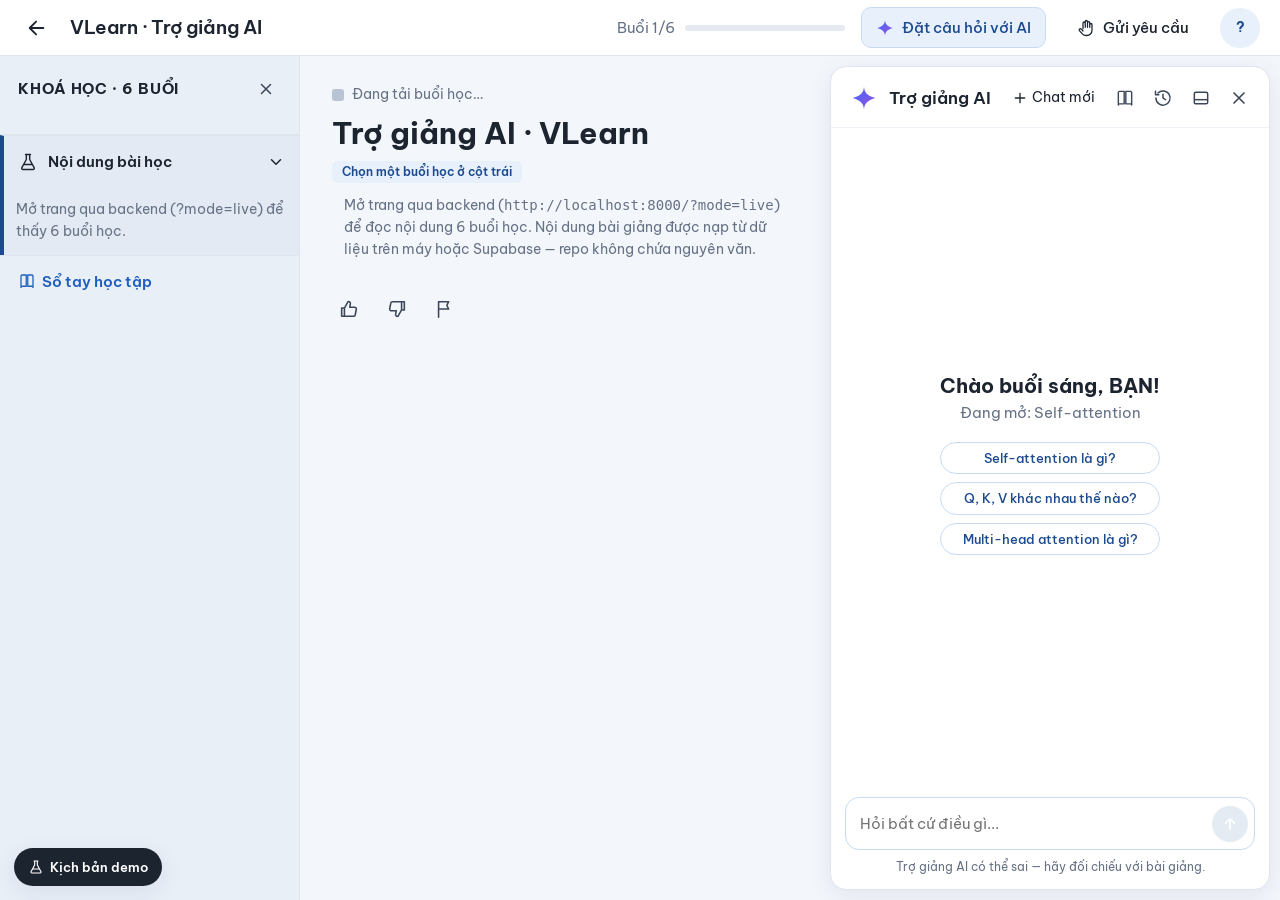
==== commit c5d6035a: "Add AI agent feature" ====
--- a/codebase/mock/index.html
+++ b/codebase/mock/index.html
@@ -44,22 +44,22 @@
 
   <header class="topbar">
     <button class="back" aria-label="Quay lại"><svg width="22" height="22"><use href="#i-back"/></svg></button>
-    <h1 id="lessonDay">Bài 1 · Day 2 Sáng</h1>
+    <h1 id="lessonDay">VLearn · Trợ giảng AI</h1>
     <div class="spacer"></div>
-    <div class="progress" id="lessonProgress">1/6 bài <div class="bar" style="width:16.6%"></div></div>
+    <div class="progress">Buổi 1/6 <div class="bar"></div></div>
     <button class="top-btn active" id="askAiBtn" aria-pressed="true"><svg width="18" height="18"><use href="#i-spark"/></svg><span class="txt">Đặt câu hỏi với AI</span></button>
     <button class="top-btn" id="requestBtn"><svg width="18" height="18"><use href="#i-hand"/></svg><span class="txt">Gửi yêu cầu</span></button>
-    <div class="avatar" id="topAvatar" aria-label="Tài khoản">Đ</div>
+    <button class="avatar" id="topAvatar" aria-label="Tài khoản" title="Đăng nhập">?</button>
+    <div class="account-menu" id="accountMenu"></div>
   </header>
 
   <div class="shell">
-    <!-- Sidebar nội dung bài học -->
-    <nav class="sidebar" aria-label="Nội dung bài học">
-      <div class="side-head"><h2>NỘI DUNG BÀI HỌC</h2><button class="icon-btn" aria-label="Đóng"><svg width="18" height="18"><use href="#i-x"/></svg></button></div>
-      <button class="side-row">Slides bài giảng <svg width="18" height="18"><use href="#i-chev"/></svg></button>
-      <button class="side-row">Video ghi hình <svg width="18" height="18"><use href="#i-chev"/></svg></button>
+    <!-- Cột trái: 6 buổi học + mục trong buổi -->
+    <nav class="sidebar" aria-label="Nội dung khoá học">
+      <div class="side-head"><h2>KHOÁ HỌC · 6 BUỔI</h2><button class="icon-btn" aria-label="Đóng"><svg width="18" height="18"><use href="#i-x"/></svg></button></div>
+      <div class="lesson-list" id="lessonList"></div>
       <div class="side-group">
-        <div class="gtitle"><svg width="20" height="20"><use href="#i-flask"/></svg><span style="flex:1">6 Buổi học Hackathon</span><svg width="18" height="18"><use href="#i-down"/></svg></div>
+        <div class="gtitle"><svg width="20" height="20"><use href="#i-flask"/></svg><span style="flex:1" id="sideGroupTitle">Nội dung bài học</span><svg width="18" height="18"><use href="#i-down"/></svg></div>
         <div id="sideItems"></div>
       </div>
       <div class="side-foot">
@@ -67,53 +67,24 @@
       </div>
     </nav>
 
-    <!-- Nội dung bài -->
+    <!-- Nội dung bài — nạp lúc chạy từ /api/lessons, không nằm trong repo -->
     <main class="main" id="main">
       <article class="lesson">
-        <div class="crumb" id="lessonCrumb"><i></i>Day01 – LLM Foundation</div>
-        <h2 id="lessonTitle">Self-attention</h2>
-        <span class="tag" id="lessonTag">Bài học lý thuyết</span>
-
-        <div class="slide" id="lessonSlide" aria-label="Minh hoạ self-attention">
-          <h3 id="slideTitle">Self-attention</h3>
-          <div class="sub" id="slideSub">Mỗi token nhìn các token khác — cùng lúc</div>
-          <div class="sentence" id="slideSentence">
-            <span class="tok">Con</span><span class="tok">mèo</span><span class="tok">ngồi</span><span class="tok">lên</span><span class="tok">bàn,</span><span class="tok q">nó</span><span class="tok">rất</span><span class="tok">đáng</span><span class="tok">yêu</span>
-          </div>
-          <div class="weights" id="slideWeights">
-            <span>“nó” → mèo</span><div class="w"><span style="width:72%"></span></div><span>0.72</span>
-            <span>“nó” → bàn</span><div class="w"><span style="width:14%"></span></div><span>0.14</span>
-            <span>“nó” → đáng yêu</span><div class="w"><span style="width:9%"></span></div><span>0.09</span>
-          </div>
-          <div class="qkv" id="slideQkv"><div><b>Q</b> Query · token đang hỏi</div><div><b>K</b> Key · nhãn để so khớp</div><div><b>V</b> Value · thông tin lấy về</div></div>
-          <div class="note" id="slideNote">Số minh hoạ, không phải trọng số thật</div>
+        <div id="lessonHead">
+          <div class="crumb"><i></i>Đang tải buổi học…</div>
+          <h2>Trợ giảng AI · VLearn</h2>
+          <span class="tag">Chọn một buổi học ở cột trái</span>
         </div>
 
         <div class="lesson-body" id="lessonBody">
-          <p id="p1">Sau khi mỗi token được chuyển thành vector, các token trong câu nhìn lẫn nhau để tìm ra điểm tương đồng (similarity score). Đây là bước quan trọng nhất của Transformer, và các token làm việc này song song. <span class="src">[T06-126, T06-128]</span></p>
-          <p id="p2">Ví dụ câu “Con mèo ngồi lên bàn, nó rất đáng yêu”: làm sao mô hình biết “nó” là con mèo hay cái bàn? Self-attention tính mức liên quan giữa “nó” với từng token khác, và “mèo” có điểm cao nhất. <span class="src">[T06-129, T06-132]</span></p>
-          <p id="p3">Công thức dùng ba thành phần Q (query), K (key), V (value) cùng hàm softmax. Giảng viên ví von bằng thư viện: nhãn bên ngoài cuốn sách là key, nội dung bên trong là value. <span class="src">[T06-130, T06-131]</span></p>
-          <p id="tooLong" class="too-long" hidden>Đoạn chọn quá dài để đánh dấu.</p>
-        </div>
-
-        <div class="card" id="lessonCard">
-          <h4><svg width="18" height="18"><use href="#i-check"/></svg>Nội dung chính</h4>
-          <ul id="keyPointsList">
-            <li>Self-attention là gì và vì sao gọi là “nhìn song song”</li>
-            <li>Query – Key – Value qua ví dụ thư viện</li>
-            <li>Ví dụ “con mèo ngồi trên bàn”</li>
-            <li>Lab demo: trực quan hoá self-attention với bertviz</li>
-          </ul>
+          <p class="side-empty">Mở trang qua backend (<code>http://localhost:8000/?mode=live</code>) để đọc nội dung 6 buổi học.
+          Nội dung bài giảng được nạp từ dữ liệu trên máy hoặc Supabase — repo không chứa nguyên văn.</p>
         </div>
 
         <div class="feedback-row">
           <button class="icon-btn" aria-label="Thích"><svg width="22" height="22"><use href="#i-up"/></svg></button>
           <button class="icon-btn" aria-label="Không thích"><svg width="22" height="22"><use href="#i-dn"/></svg></button>
           <button class="icon-btn" aria-label="Báo lỗi"><svg width="22" height="22"><use href="#i-flag"/></svg></button>
-        </div>
-        <div class="nav-row">
-          <button class="btn"><svg width="16" height="16" style="transform:rotate(180deg)"><use href="#i-chev"/></svg>Bài trước</button>
-          <button class="btn primary">Đi tới bài tiếp theo<svg width="16" height="16"><use href="#i-chev"/></svg></button>
         </div>
       </article>
     </main>
@@ -171,6 +142,18 @@
   <button class="demo-toggle" id="demoToggle" aria-expanded="false"><svg width="16" height="16"><use href="#i-flask"/></svg>Kịch bản demo</button>
   <div class="demo" id="demo"></div>
 
+  <!-- Đăng nhập / đăng ký -->
+  <div class="overlay" id="authOverlay" role="dialog" aria-modal="true" aria-labelledby="authTitle">
+    <div class="modal narrow">
+      <header>
+        <svg width="22" height="22"><use href="#i-shield"/></svg>
+        <h3 id="authTitle">Tài khoản học viên</h3>
+        <button class="icon-btn" data-close aria-label="Đóng"><svg width="18" height="18"><use href="#i-x"/></svg></button>
+      </header>
+      <div class="content" id="authBody"></div>
+    </div>
+  </div>
+
   <div class="toast" id="toast" role="status"></div>
 
   <script src="js/content.js"></script>
@@ -179,5 +162,7 @@
   <script src="js/engine.js"></script>
   <script src="js/api.js"></script>
   <script src="js/app.js"></script>
+  <script src="js/auth.js"></script>
+  <script src="js/lessons.js"></script>
 </body>
 </html>
--- a/codebase/mock/css/styles.css
+++ b/codebase/mock/css/styles.css
@@ -350,3 +350,73 @@
   .t-head .new .txt { display: none; }
   .ptable .muted { display: none; }
 }
+
+/* ==========================================================================
+   Danh sách 6 buổi học (cột trái) — dựng bởi js/lessons.js
+   ========================================================================== */
+.lesson-list { display: flex; flex-direction: column; gap: 2px; padding: 6px 8px 10px; border-bottom: 1px solid var(--line); }
+.lesson-row {
+  display: flex; gap: 10px; align-items: flex-start; text-align: left;
+  padding: 8px 10px; border: 1px solid transparent; border-radius: 10px; background: transparent;
+}
+.lesson-row:hover { background: #fff; border-color: var(--line); }
+.lesson-row .num {
+  width: 22px; height: 22px; border-radius: 999px; display: grid; place-items: center;
+  font-size: 12px; font-weight: 600; background: #fff; border: 1px solid var(--blue-line); color: var(--navy);
+}
+.lesson-row .meta { display: grid; gap: 1px; min-width: 0; }
+.lesson-row .day { font-size: 12px; color: var(--muted); }
+.lesson-row .title { font-size: 14px; line-height: 1.35; }
+.lesson-row.active { background: var(--blue-soft); border-color: var(--blue-line); }
+.lesson-row.active .num { background: var(--navy); border-color: var(--navy); color: #fff; }
+.lesson-row.active .title { font-weight: 600; color: var(--navy); }
+.side-empty { padding: 12px; color: var(--muted); font-size: 14px; }
+
+/* Thân bài theo mục */
+.lesson-section { margin: 0 0 22px; scroll-margin-top: 12px; }
+.lesson-section h3 { margin: 18px 0 8px; font-size: 17px; color: var(--navy); }
+.lesson-section p { margin: 0 0 12px; }
+.concept-chips { display: flex; gap: 6px; flex-wrap: wrap; margin: 10px 0 4px; }
+.concept-chips .chip {
+  border: 1px solid var(--blue-line); background: var(--blue-soft); color: var(--navy);
+  border-radius: 999px; padding: 4px 12px; font-size: 13px;
+}
+.concept-chips .chip:hover { background: #fff; }
+.data-badge {
+  display: inline-block; margin: 8px 0 4px; font-size: 12.5px; padding: 3px 10px; border-radius: 999px;
+  background: var(--green-soft); color: var(--green); border: 1px solid #bfe3cd;
+}
+.data-badge.supabase { background: var(--blue-soft); color: var(--navy); border-color: var(--blue-line); }
+.data-badge.summary { background: var(--amber-soft); color: var(--amber); border-color: #f0d9b0; }
+
+/* ==========================================================================
+   Tài khoản: nút avatar, menu và form đăng nhập
+   ========================================================================== */
+.avatar { border: none; }
+.avatar.signed { background: var(--navy); color: #fff; }
+.account-menu {
+  position: absolute; top: 54px; right: 14px; z-index: 40; width: 280px; display: none;
+  background: var(--surface); border: 1px solid var(--line); border-radius: 12px;
+  box-shadow: var(--shadow); padding: 12px; gap: 8px; flex-direction: column;
+}
+.account-menu.open { display: flex; }
+.account-menu .am-head { display: grid; gap: 2px; padding-bottom: 6px; border-bottom: 1px solid var(--line); }
+.account-menu .am-head span { font-size: 13px; color: var(--muted); }
+.account-menu .am-note { margin: 0; font-size: 13px; color: var(--muted); }
+.account-menu .am-field { display: grid; gap: 4px; font-size: 13px; color: var(--muted); }
+.account-menu input { font: inherit; padding: 7px 10px; border: 1px solid var(--line); border-radius: 8px; }
+.account-menu .btn { width: 100%; }
+.account-menu .btn.danger { color: var(--red); border-color: #f0c9c8; }
+
+.modal.narrow { max-width: 420px; }
+.auth-tabs { display: flex; gap: 6px; margin-bottom: 14px; }
+.auth-tabs button {
+  flex: 1; padding: 8px 10px; border-radius: 10px; border: 1px solid var(--line);
+  background: var(--bg); color: var(--muted);
+}
+.auth-tabs button.active { background: var(--navy); border-color: var(--navy); color: #fff; font-weight: 600; }
+.auth-form { display: grid; gap: 10px; }
+.auth-form label { display: grid; gap: 4px; font-size: 13px; color: var(--muted); }
+.auth-form input { font: inherit; padding: 9px 11px; border: 1px solid var(--line); border-radius: 10px; }
+.auth-form .btn.primary { margin-top: 4px; }
+.auth-err { background: #fdecec; color: var(--red); border: 1px solid #f3c9c9; border-radius: 8px; padding: 8px 10px; font-size: 13.5px; }
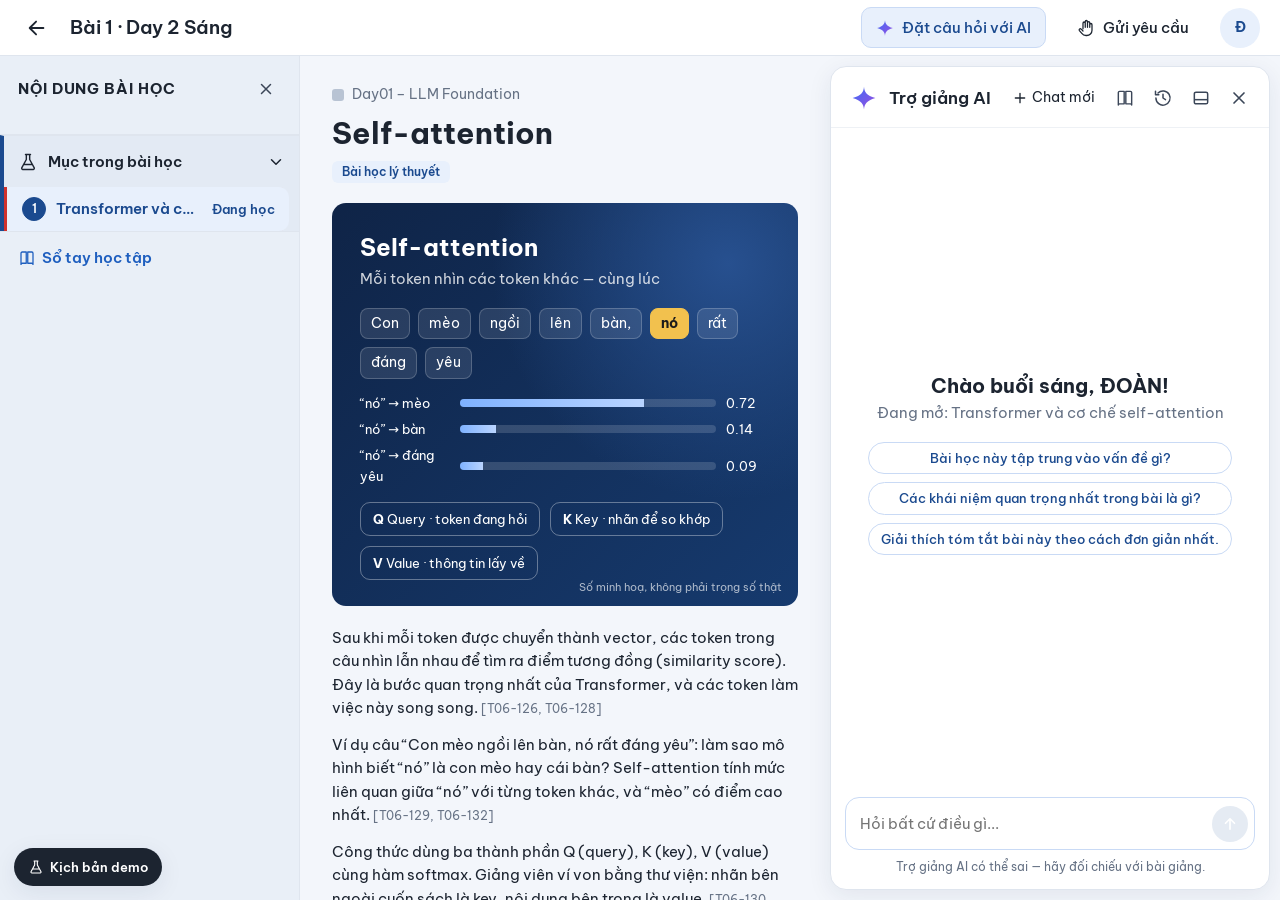
==== commit 80ccb0fd: "feat(p3): integrate user auth, long-term memory sync, 6 real lessons catalog, and full concept cards" ====
--- a/codebase/mock/index.html
+++ b/codebase/mock/index.html
@@ -44,9 +44,8 @@
 
   <header class="topbar">
     <button class="back" aria-label="Quay lại"><svg width="22" height="22"><use href="#i-back"/></svg></button>
-    <h1 id="lessonDay">VLearn · Trợ giảng AI</h1>
+    <h1 id="lessonDay">Bài 1 · Day 2 Sáng</h1>
     <div class="spacer"></div>
-    <div class="progress">Buổi 1/6 <div class="bar"></div></div>
     <button class="top-btn active" id="askAiBtn" aria-pressed="true"><svg width="18" height="18"><use href="#i-spark"/></svg><span class="txt">Đặt câu hỏi với AI</span></button>
     <button class="top-btn" id="requestBtn"><svg width="18" height="18"><use href="#i-hand"/></svg><span class="txt">Gửi yêu cầu</span></button>
     <button class="avatar" id="topAvatar" aria-label="Tài khoản" title="Đăng nhập">?</button>
@@ -54,12 +53,12 @@
   </header>
 
   <div class="shell">
-    <!-- Cột trái: 6 buổi học + mục trong buổi -->
-    <nav class="sidebar" aria-label="Nội dung khoá học">
-      <div class="side-head"><h2>KHOÁ HỌC · 6 BUỔI</h2><button class="icon-btn" aria-label="Đóng"><svg width="18" height="18"><use href="#i-x"/></svg></button></div>
+    <!-- Sidebar nội dung bài học -->
+    <nav class="sidebar" aria-label="Nội dung bài học">
+      <div class="side-head"><h2>NỘI DUNG BÀI HỌC</h2><button class="icon-btn" aria-label="Đóng"><svg width="18" height="18"><use href="#i-x"/></svg></button></div>
       <div class="lesson-list" id="lessonList"></div>
       <div class="side-group">
-        <div class="gtitle"><svg width="20" height="20"><use href="#i-flask"/></svg><span style="flex:1" id="sideGroupTitle">Nội dung bài học</span><svg width="18" height="18"><use href="#i-down"/></svg></div>
+        <div class="gtitle"><svg width="20" height="20"><use href="#i-flask"/></svg><span style="flex:1" id="sideGroupTitle">Mục trong bài học</span><svg width="18" height="18"><use href="#i-down"/></svg></div>
         <div id="sideItems"></div>
       </div>
       <div class="side-foot">
@@ -67,24 +66,55 @@
       </div>
     </nav>
 
-    <!-- Nội dung bài — nạp lúc chạy từ /api/lessons, không nằm trong repo -->
+    <!-- Nội dung bài -->
     <main class="main" id="main">
       <article class="lesson">
         <div id="lessonHead">
-          <div class="crumb"><i></i>Đang tải buổi học…</div>
-          <h2>Trợ giảng AI · VLearn</h2>
-          <span class="tag">Chọn một buổi học ở cột trái</span>
+          <div class="crumb" id="lessonCrumb"><i></i>Day01 – LLM Foundation</div>
+          <h2 id="lessonTitle">Self-attention</h2>
+          <span class="tag" id="lessonTag">Bài học lý thuyết</span>
+        </div>
+
+        <div class="slide" id="lessonSlide" aria-label="Minh hoạ self-attention">
+          <h3 id="slideTitle">Self-attention</h3>
+          <div class="sub" id="slideSub">Mỗi token nhìn các token khác — cùng lúc</div>
+          <div class="sentence" id="slideSentence">
+            <span class="tok">Con</span><span class="tok">mèo</span><span class="tok">ngồi</span><span class="tok">lên</span><span class="tok">bàn,</span><span class="tok q">nó</span><span class="tok">rất</span><span class="tok">đáng</span><span class="tok">yêu</span>
+          </div>
+          <div class="weights" id="slideWeights">
+            <span>“nó” → mèo</span><div class="w"><span style="width:72%"></span></div><span>0.72</span>
+            <span>“nó” → bàn</span><div class="w"><span style="width:14%"></span></div><span>0.14</span>
+            <span>“nó” → đáng yêu</span><div class="w"><span style="width:9%"></span></div><span>0.09</span>
+          </div>
+          <div class="qkv" id="slideQkv"><div><b>Q</b> Query · token đang hỏi</div><div><b>K</b> Key · nhãn để so khớp</div><div><b>V</b> Value · thông tin lấy về</div></div>
+          <div class="note" id="slideNote">Số minh hoạ, không phải trọng số thật</div>
         </div>
 
         <div class="lesson-body" id="lessonBody">
-          <p class="side-empty">Mở trang qua backend (<code>http://localhost:8000/?mode=live</code>) để đọc nội dung 6 buổi học.
-          Nội dung bài giảng được nạp từ dữ liệu trên máy hoặc Supabase — repo không chứa nguyên văn.</p>
+          <p id="p1">Sau khi mỗi token được chuyển thành vector, các token trong câu nhìn lẫn nhau để tìm ra điểm tương đồng (similarity score). Đây là bước quan trọng nhất của Transformer, và các token làm việc này song song. <span class="src">[T06-126, T06-128]</span></p>
+          <p id="p2">Ví dụ câu “Con mèo ngồi lên bàn, nó rất đáng yêu”: làm sao mô hình biết “nó” là con mèo hay cái bàn? Self-attention tính mức liên quan giữa “nó” với từng token khác, và “mèo” có điểm cao nhất. <span class="src">[T06-129, T06-132]</span></p>
+          <p id="p3">Công thức dùng ba thành phần Q (query), K (key), V (value) cùng hàm softmax. Giảng viên ví von bằng thư viện: nhãn bên ngoài cuốn sách là key, nội dung bên trong là value. <span class="src">[T06-130, T06-131]</span></p>
+          <p id="tooLong" class="too-long" hidden>Đoạn chọn quá dài để đánh dấu.</p>
+        </div>
+
+        <div class="card" id="lessonCard">
+          <h4><svg width="18" height="18"><use href="#i-check"/></svg>Nội dung chính</h4>
+          <ul id="keyPointsList">
+            <li>Self-attention là gì và vì sao gọi là “nhìn song song”</li>
+            <li>Query – Key – Value qua ví dụ thư viện</li>
+            <li>Ví dụ “con mèo ngồi trên bàn”</li>
+            <li>Lab demo: trực quan hoá self-attention với bertviz</li>
+          </ul>
         </div>
 
         <div class="feedback-row">
           <button class="icon-btn" aria-label="Thích"><svg width="22" height="22"><use href="#i-up"/></svg></button>
           <button class="icon-btn" aria-label="Không thích"><svg width="22" height="22"><use href="#i-dn"/></svg></button>
           <button class="icon-btn" aria-label="Báo lỗi"><svg width="22" height="22"><use href="#i-flag"/></svg></button>
+        </div>
+        <div class="nav-row">
+          <button class="btn"><svg width="16" height="16" style="transform:rotate(180deg)"><use href="#i-chev"/></svg>Bài trước</button>
+          <button class="btn primary">Đi tới bài tiếp theo<svg width="16" height="16"><use href="#i-chev"/></svg></button>
         </div>
       </article>
     </main>
